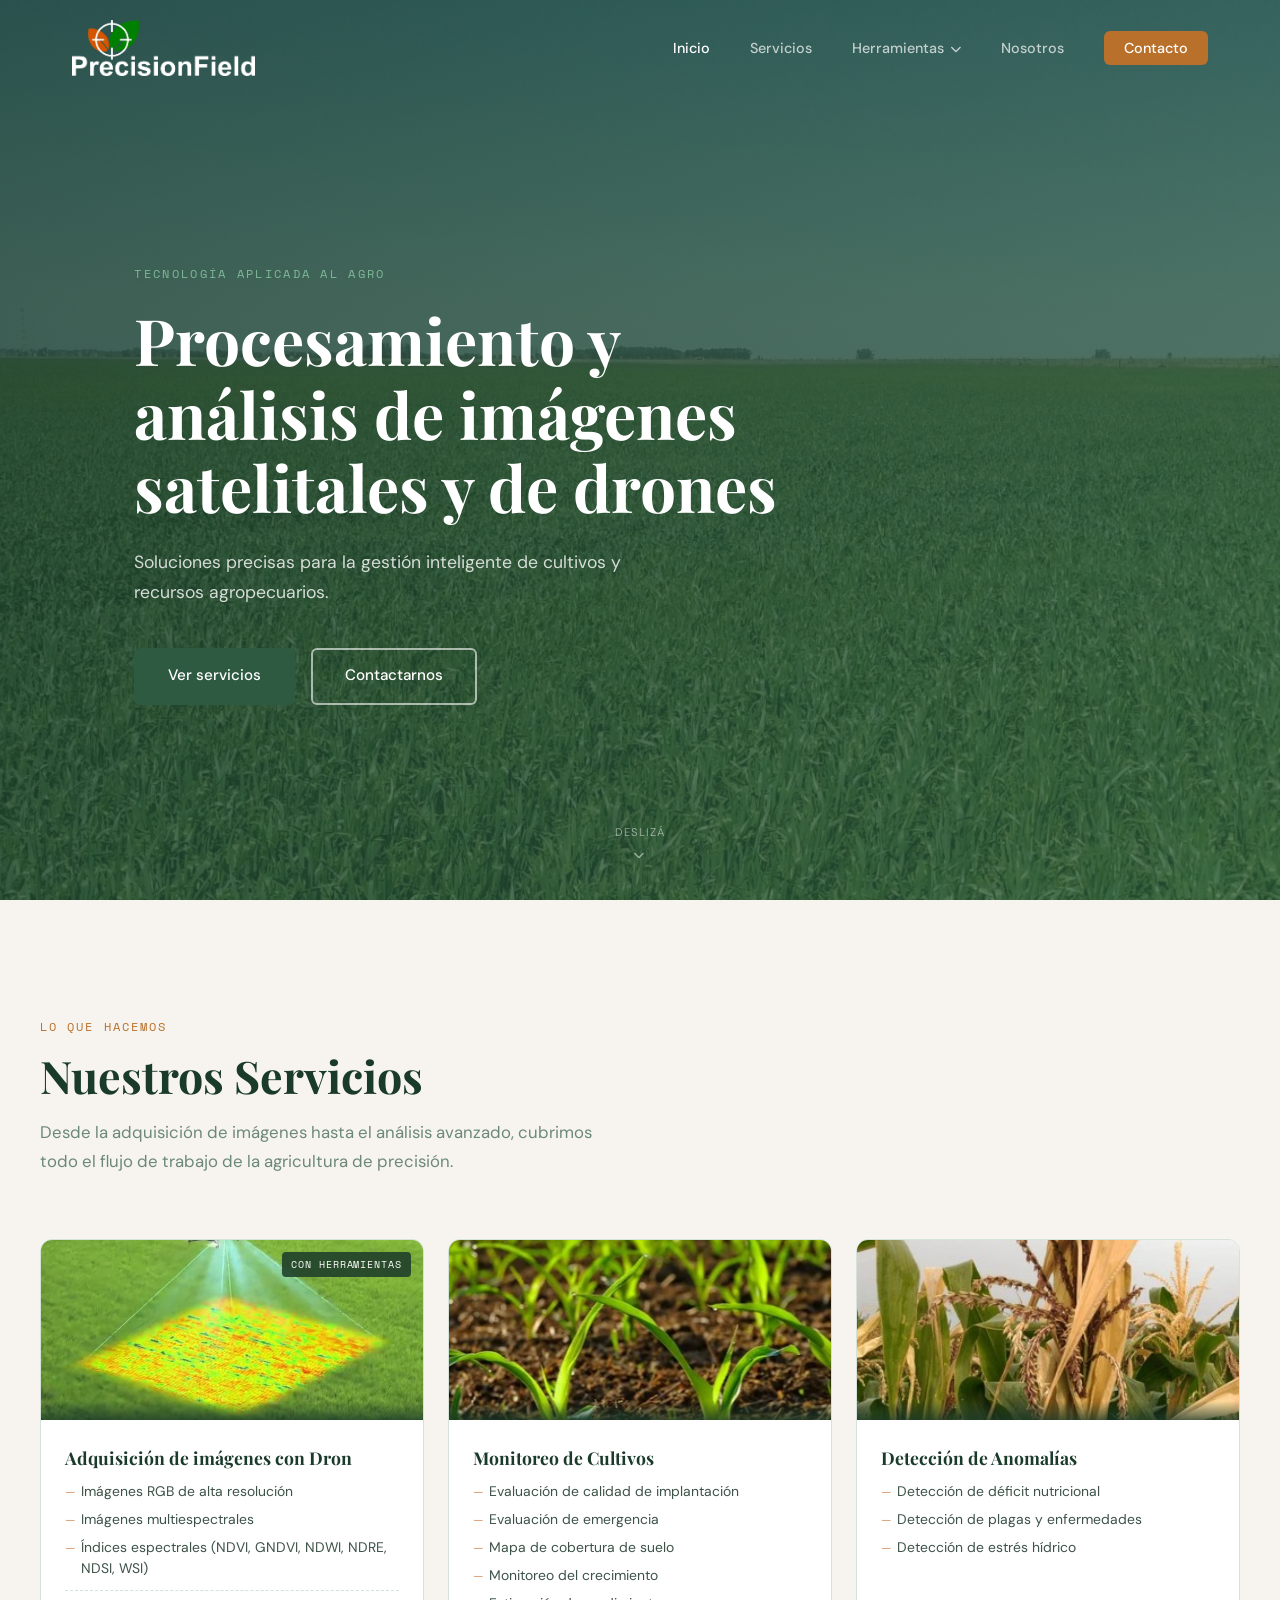
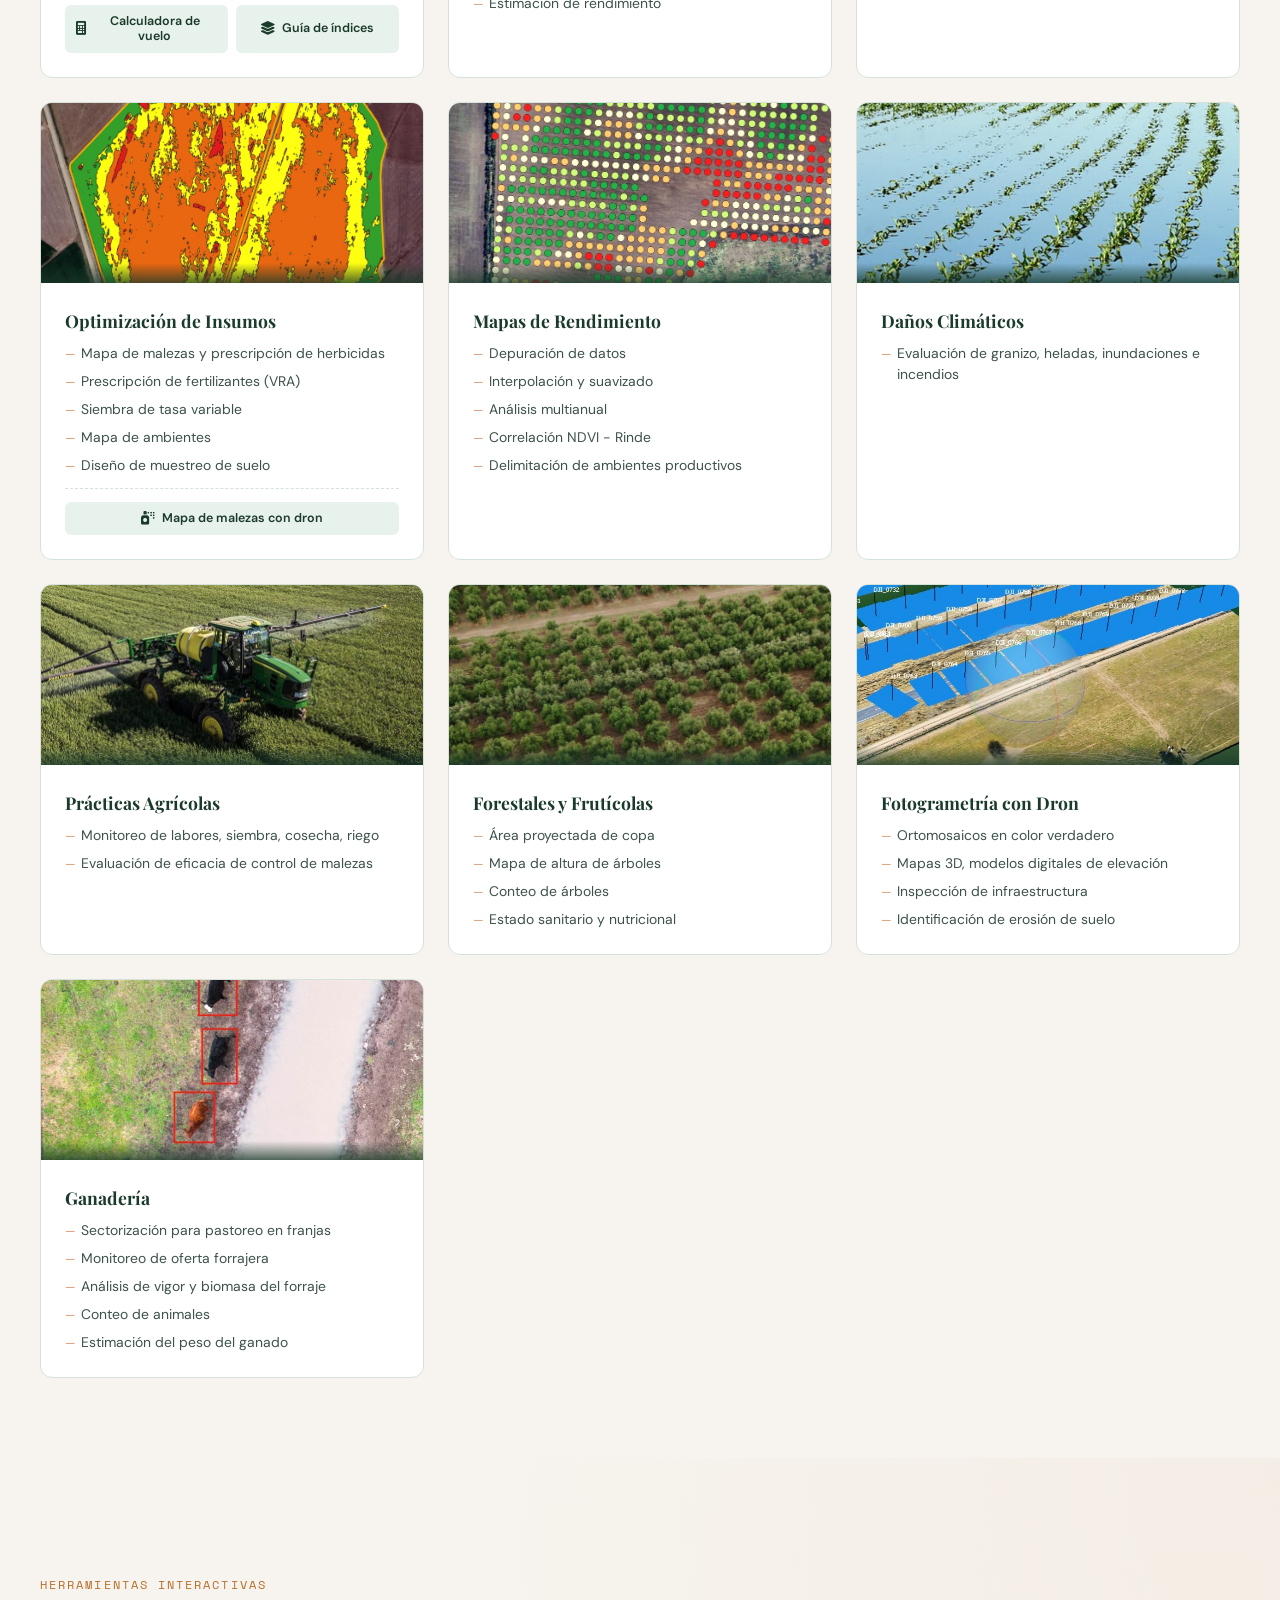
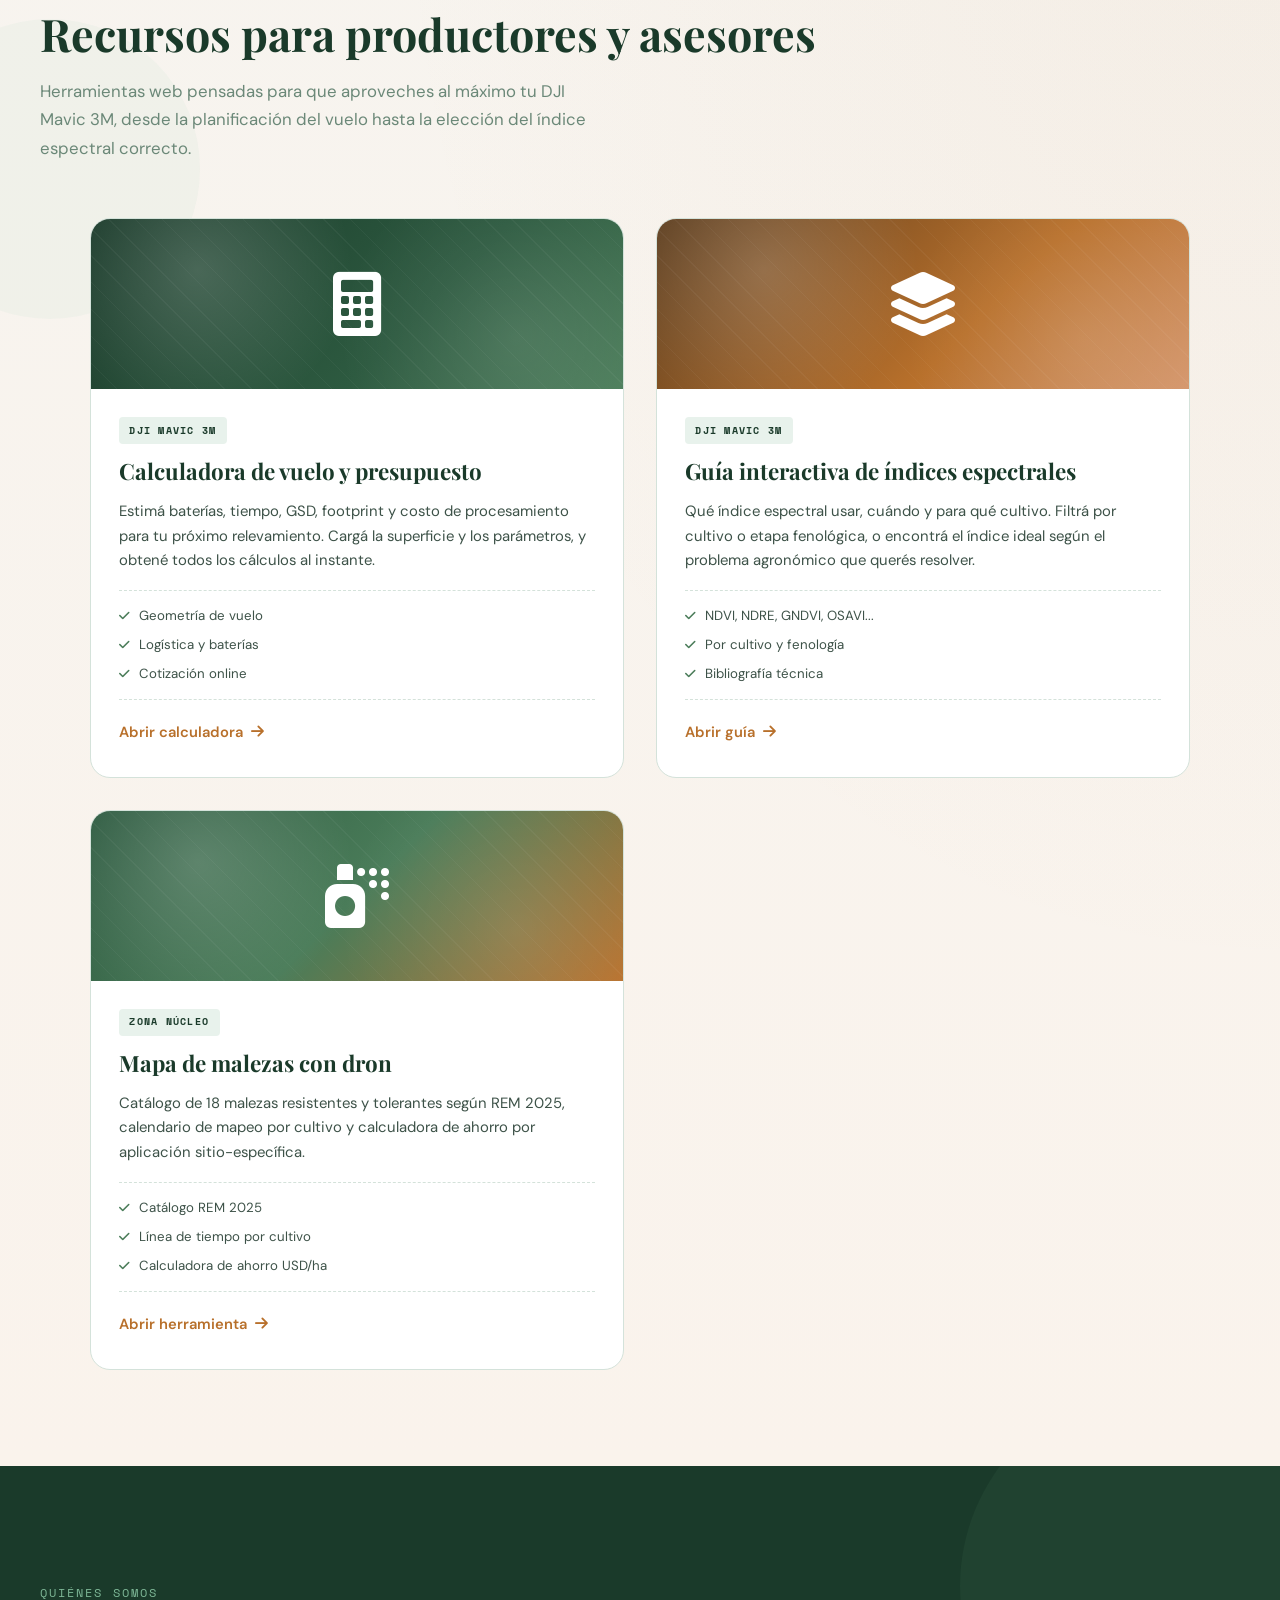
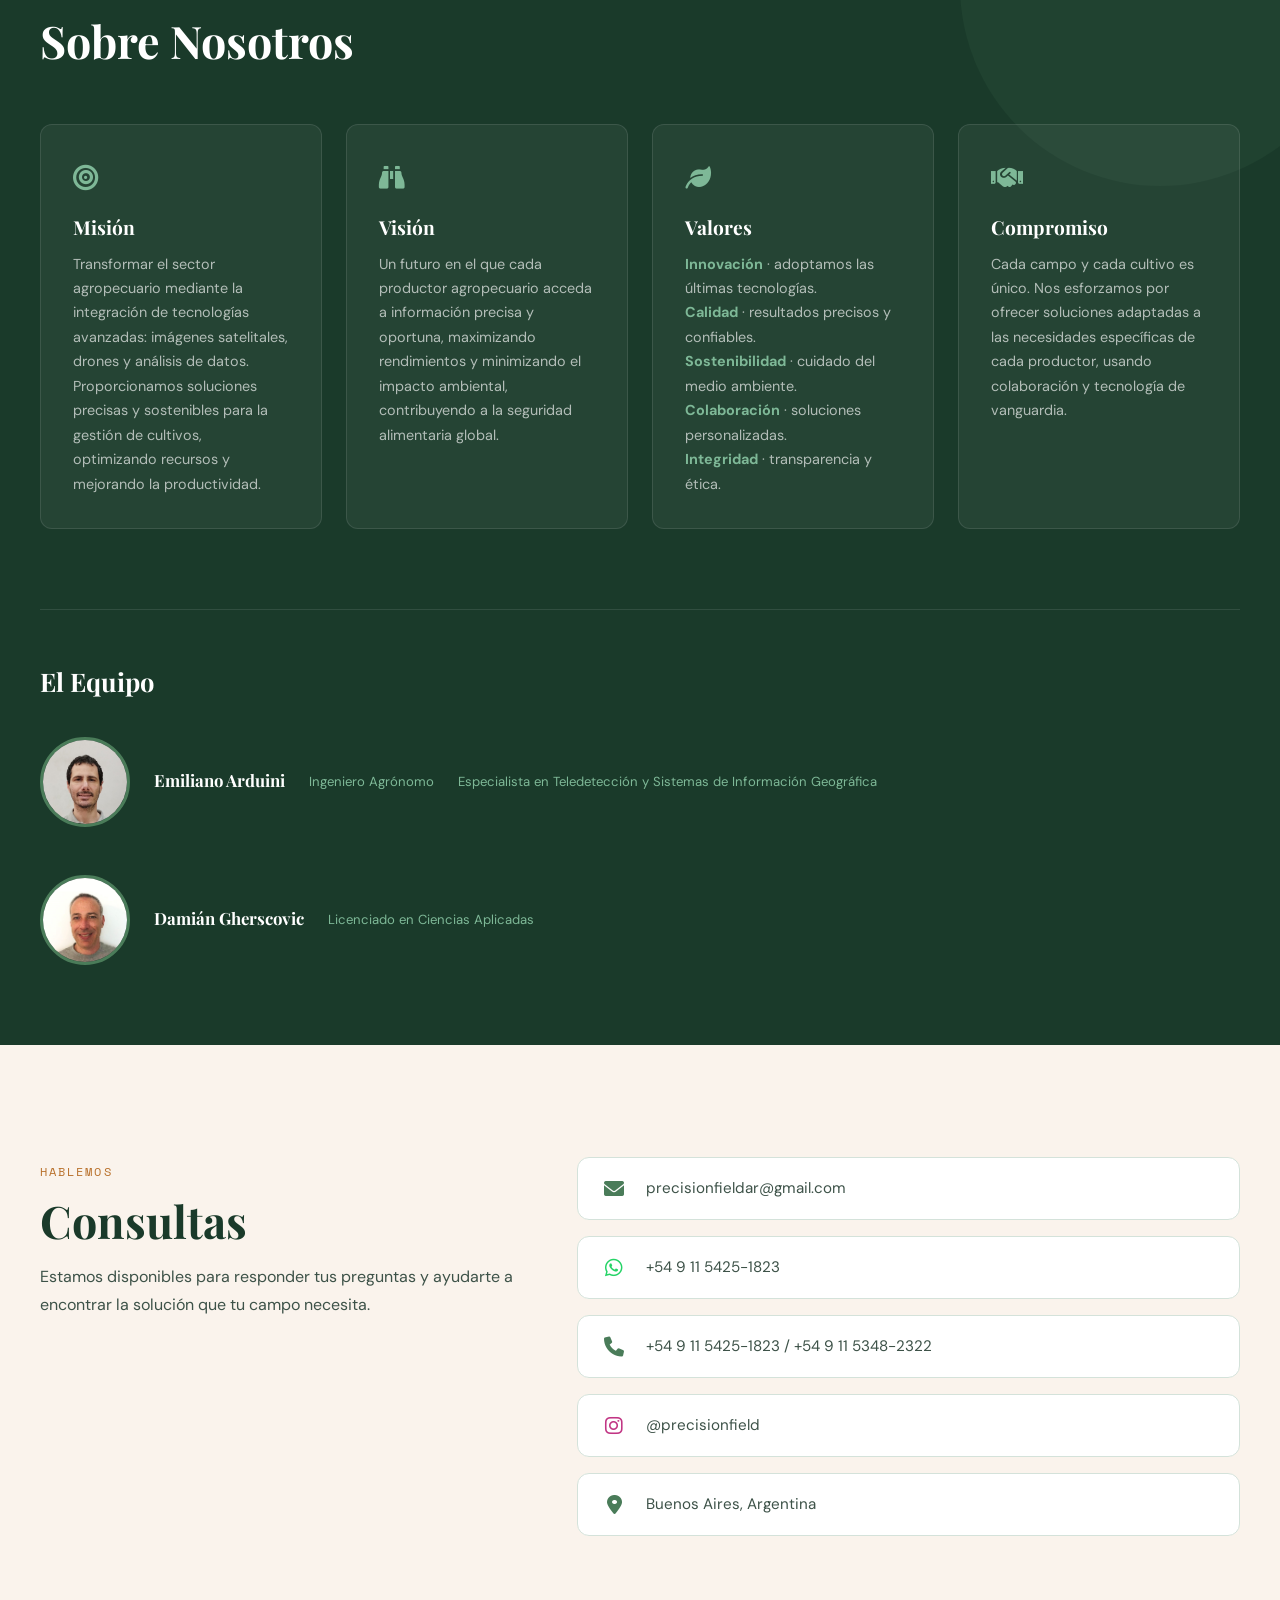
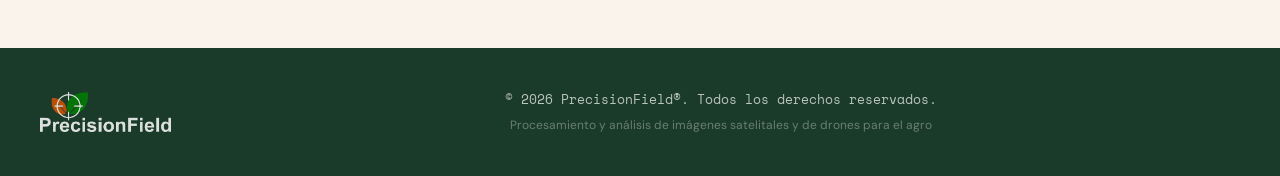
==== index.html @ 7255fd36 "Add files via upload" ====
<!DOCTYPE html>
<html lang="es">
<head>
    <meta charset="UTF-8">
    <meta name="viewport" content="width=device-width, initial-scale=1.0">
    <title>PrecisionField</title>
    <meta name="description" content="Procesamiento y análisis de imágenes satelitales y de drones para el agro.">
    <meta name="keywords" content="dron, drones, agricultura de precisión, fotogrametría, imágenes satelitales, teledetección, precisionfield">
    <meta name="author" content="PrecisionField">
    <link rel="canonical" href="https://www.precisionfield.com.ar/index.html">
    <link rel="stylesheet" href="assets/css/styles.css?v=20260507">
    <link rel="stylesheet" href="https://cdnjs.cloudflare.com/ajax/libs/font-awesome/6.0.0-beta3/css/all.min.css">
    <link href="https://fonts.googleapis.com/css2?family=Playfair+Display:wght@400;600;700&family=DM+Sans:wght@300;400;500&family=Space+Mono:wght@400;700&display=swap" rel="stylesheet">
    <link rel="icon" href="assets/images/PFIcon.ico" type="image/x-icon">
    <script src="assets/js/scripts.js?v=20260507" defer></script>
</head>
<body>

    <!-- NAVIGATION -->
    <header id="header">
        <nav class="nav-container">
            <div class="nav-logo">
                <img src="assets/images/logo.png"       alt="PrecisionField Logo" class="logo logo-dark">
                <img src="assets/images/logo-color.png" alt="PrecisionField Logo" class="logo logo-light">
            </div>
            <button class="nav-toggle" id="navToggle" aria-label="Abrir menú">
                <span></span><span></span><span></span>
            </button>
            <ul class="nav-links" id="navLinks">
                <li><a href="#home" class="nav-link">Inicio</a></li>
                <li><a href="#services" class="nav-link">Servicios</a></li>
                <li class="nav-dropdown" id="navDropdown">
                    <button class="nav-link nav-dropdown-toggle" id="navDropdownToggle" aria-haspopup="true" aria-expanded="false">
                        <span>Herramientas</span>
                        <i class="fas fa-chevron-down nav-arrow"></i>
                    </button>
                    <ul class="nav-dropdown-menu" id="navDropdownMenu">
                        <li>
                            <a href="calculadora-mavic3m.html">
                                <span class="nav-dd-icon"><i class="fas fa-calculator"></i></span>
                                <span class="nav-dd-text">
                                    <strong>Calculadora de vuelo</strong>
                                    <span>Planificá relevamientos con Mavic 3M</span>
                                </span>
                            </a>
                        </li>
                        <li>
                            <a href="indices-mavic3m.html">
                                <span class="nav-dd-icon"><i class="fas fa-layer-group"></i></span>
                                <span class="nav-dd-text">
                                    <strong>Guía de índices</strong>
                                    <span>Qué índice usar en cada cultivo</span>
                                </span>
                            </a>
                        </li>
                        <li>
                            <a href="mapa-malezas-drones.html">
                                <span class="nav-dd-icon"><i class="fas fa-spray-can"></i></span>
                                <span class="nav-dd-text">
                                    <strong>Mapa de malezas con dron</strong>
                                    <span>Catálogo, calendario y ahorro</span>
                                </span>
                            </a>
                        </li>
                    </ul>
                </li>
                <li><a href="#about" class="nav-link">Nosotros</a></li>
                <li><a href="#contact" class="nav-link cta-link">Contacto</a></li>
            </ul>
        </nav>
    </header>

    <!-- HERO -->
    <section id="home">
        <div class="hero-content">
            <span class="hero-eyebrow">Tecnología aplicada al agro</span>
            <h1 class="hero-title">Procesamiento y análisis de imágenes satelitales y de drones</h1>
            <p class="hero-sub">Soluciones precisas para la gestión inteligente de cultivos y recursos agropecuarios.</p>
            <div class="hero-cta">
                <a href="#services" class="btn btn-primary">Ver servicios</a>
                <a href="#contact" class="btn btn-outline">Contactarnos</a>
            </div>
        </div>
        <div class="hero-scroll-hint">
            <span>Deslizá</span>
            <i class="fas fa-chevron-down"></i>
        </div>
    </section>

    <!-- SERVICES -->
    <section id="services">
        <div class="section-header">
            <span class="section-label">Lo que hacemos</span>
            <h2 class="section-title">Nuestros Servicios</h2>
            <p class="section-desc">Desde la adquisición de imágenes hasta el análisis avanzado, cubrimos todo el flujo de trabajo de la agricultura de precisión.</p>
        </div>

        <div class="service-grid">

            <div class="service-card service-card-featured" data-delay="0">
                <div class="card-image">
                    <img src="assets/images/droneCampo.jpg" alt="Adquisición de imágenes con dron">
                    <div class="card-image-overlay"></div>
                </div>
                <div class="card-body">
                    <h3>Adquisición de imágenes con Dron</h3>
                    <ul>
                        <li>Imágenes RGB de alta resolución</li>
                        <li>Imágenes multiespectrales</li>
                        <li>Índices espectrales (NDVI, GNDVI, NDWI, NDRE, NDSI, WSI)</li>
                    </ul>
                    <div class="card-actions">
                        <a href="calculadora-mavic3m.html" class="card-action">
                            <i class="fas fa-calculator"></i>
                            <span>Calculadora de vuelo</span>
                        </a>
                        <a href="indices-mavic3m.html" class="card-action">
                            <i class="fas fa-layer-group"></i>
                            <span>Guía de índices</span>
                        </a>
                    </div>
                </div>
            </div>

            <div class="service-card" data-delay="1">
                <div class="card-image">
                    <img src="assets/images/monitCult.jpg" alt="Monitoreo de cultivos">
                    <div class="card-image-overlay"></div>
                </div>
                <div class="card-body">
                    <h3>Monitoreo de Cultivos</h3>
                    <ul>
                        <li>Evaluación de calidad de implantación</li>
                        <li>Evaluación de emergencia</li>
                        <li>Mapa de cobertura de suelo</li>
                        <li>Monitoreo del crecimiento</li>
                        <li>Estimación de rendimiento</li>
                    </ul>
                </div>
            </div>

            <div class="service-card" data-delay="2">
                <div class="card-image">
                    <img src="assets/images/estSanit.jpg" alt="Detección de anomalías">
                    <div class="card-image-overlay"></div>
                </div>
                <div class="card-body">
                    <h3>Detección de Anomalías</h3>
                    <ul>
                        <li>Detección de déficit nutricional</li>
                        <li>Detección de plagas y enfermedades</li>
                        <li>Detección de estrés hídrico</li>
                    </ul>
                </div>
            </div>

            <div class="service-card" data-delay="3">
                <div class="card-image">
                    <img src="assets/images/mapPres.jpg" alt="Optimización de insumos">
                    <div class="card-image-overlay"></div>
                </div>
                <div class="card-body">
                    <h3>Optimización de Insumos</h3>
                    <ul>
                        <li>Mapa de malezas y prescripción de herbicidas</li>
                        <li>Prescripción de fertilizantes (VRA)</li>
                        <li>Siembra de tasa variable</li>
                        <li>Mapa de ambientes</li>
                        <li>Diseño de muestreo de suelo</li>
                    </ul>
                    <div class="card-actions">
                        <a href="mapa-malezas-drones.html" class="card-action">
                            <i class="fas fa-spray-can"></i>
                            <span>Mapa de malezas con dron</span>
                        </a>
                    </div>
                </div>
            </div>

            <div class="service-card" data-delay="4">
                <div class="card-image">
                    <img src="assets/images/mapRinde.jpg" alt="Mapas de rendimiento">
                    <div class="card-image-overlay"></div>
                </div>
                <div class="card-body">
                    <h3>Mapas de Rendimiento</h3>
                    <ul>
                        <li>Depuración de datos</li>
                        <li>Interpolación y suavizado</li>
                        <li>Análisis multianual</li>
                        <li>Correlación NDVI - Rinde</li>
                        <li>Delimitación de ambientes productivos</li>
                    </ul>
                </div>
            </div>

            <div class="service-card" data-delay="5">
                <div class="card-image">
                    <img src="assets/images/inund.jpg" alt="Daños climáticos">
                    <div class="card-image-overlay"></div>
                </div>
                <div class="card-body">
                    <h3>Daños Climáticos</h3>
                    <ul>
                        <li>Evaluación de granizo, heladas, inundaciones e incendios</li>
                    </ul>
                </div>
            </div>

            <div class="service-card" data-delay="6">
                <div class="card-image">
                    <img src="assets/images/pulv.jpg" alt="Prácticas agrícolas">
                    <div class="card-image-overlay"></div>
                </div>
                <div class="card-body">
                    <h3>Prácticas Agrícolas</h3>
                    <ul>
                        <li>Monitoreo de labores, siembra, cosecha, riego</li>
                        <li>Evaluación de eficacia de control de malezas</li>
                    </ul>
                </div>
            </div>

            <div class="service-card" data-delay="7">
                <div class="card-image">
                    <img src="assets/images/frutal.jpg" alt="Forestales y frutícolas">
                    <div class="card-image-overlay"></div>
                </div>
                <div class="card-body">
                    <h3>Forestales y Frutícolas</h3>
                    <ul>
                        <li>Área proyectada de copa</li>
                        <li>Mapa de altura de árboles</li>
                        <li>Conteo de árboles</li>
                        <li>Estado sanitario y nutricional</li>
                    </ul>
                </div>
            </div>

            <div class="service-card" data-delay="8">
                <div class="card-image">
                    <img src="assets/images/fotogra.jpg" alt="Fotogrametría">
                    <div class="card-image-overlay"></div>
                </div>
                <div class="card-body">
                    <h3>Fotogrametría con Dron</h3>
                    <ul>
                        <li>Ortomosaicos en color verdadero</li>
                        <li>Mapas 3D, modelos digitales de elevación</li>
                        <li>Inspección de infraestructura</li>
                        <li>Identificación de erosión de suelo</li>
                    </ul>
                </div>
            </div>

            <div class="service-card" data-delay="9">
                <div class="card-image">
                    <img src="assets/images/animales.jpg" alt="Ganadería">
                    <div class="card-image-overlay"></div>
                </div>
                <div class="card-body">
                    <h3>Ganadería</h3>
                    <ul>
                        <li>Sectorización para pastoreo en franjas</li>
                        <li>Monitoreo de oferta forrajera</li>
                        <li>Análisis de vigor y biomasa del forraje</li>
                        <li>Conteo de animales</li>
                        <li>Estimación del peso del ganado</li>
                    </ul>
                </div>
            </div>

        </div>
    </section>

    <!-- TOOLS -->
    <section id="tools">
        <div class="section-header">
            <span class="section-label">Herramientas interactivas</span>
            <h2 class="section-title">Recursos para productores y asesores</h2>
            <p class="section-desc">Herramientas web pensadas para que aproveches al máximo tu DJI Mavic 3M, desde la planificación del vuelo hasta la elección del índice espectral correcto.</p>
        </div>

        <div class="tools-grid">
            <a href="calculadora-mavic3m.html" class="tool-card">
                <div class="tool-card-visual tool-visual-calc">
                    <div class="tool-visual-pattern"></div>
                    <i class="fas fa-calculator"></i>
                </div>
                <div class="tool-card-body">
                    <span class="tool-tag">DJI Mavic 3M</span>
                    <h3>Calculadora de vuelo y presupuesto</h3>
                    <p>Estimá baterías, tiempo, GSD, footprint y costo de procesamiento para tu próximo relevamiento. Cargá la superficie y los parámetros, y obtené todos los cálculos al instante.</p>
                    <div class="tool-features">
                        <span><i class="fas fa-check"></i> Geometría de vuelo</span>
                        <span><i class="fas fa-check"></i> Logística y baterías</span>
                        <span><i class="fas fa-check"></i> Cotización online</span>
                    </div>
                    <span class="tool-link">Abrir calculadora <i class="fas fa-arrow-right"></i></span>
                </div>
            </a>

            <a href="indices-mavic3m.html" class="tool-card">
                <div class="tool-card-visual tool-visual-idx">
                    <div class="tool-visual-pattern"></div>
                    <i class="fas fa-layer-group"></i>
                </div>
                <div class="tool-card-body">
                    <span class="tool-tag">DJI Mavic 3M</span>
                    <h3>Guía interactiva de índices espectrales</h3>
                    <p>Qué índice espectral usar, cuándo y para qué cultivo. Filtrá por cultivo o etapa fenológica, o encontrá el índice ideal según el problema agronómico que querés resolver.</p>
                    <div class="tool-features">
                        <span><i class="fas fa-check"></i> NDVI, NDRE, GNDVI, OSAVI...</span>
                        <span><i class="fas fa-check"></i> Por cultivo y fenología</span>
                        <span><i class="fas fa-check"></i> Bibliografía técnica</span>
                    </div>
                    <span class="tool-link">Abrir guía <i class="fas fa-arrow-right"></i></span>
                </div>
            </a>

            <a href="mapa-malezas-drones.html" class="tool-card">
                <div class="tool-card-visual tool-visual-malezas">
                    <div class="tool-visual-pattern"></div>
                    <i class="fas fa-spray-can"></i>
                </div>
                <div class="tool-card-body">
                    <span class="tool-tag">Zona núcleo</span>
                    <h3>Mapa de malezas con dron</h3>
                    <p>Catálogo de 18 malezas resistentes y tolerantes según REM 2025, calendario de mapeo por cultivo y calculadora de ahorro por aplicación sitio-específica.</p>
                    <div class="tool-features">
                        <span><i class="fas fa-check"></i> Catálogo REM 2025</span>
                        <span><i class="fas fa-check"></i> Línea de tiempo por cultivo</span>
                        <span><i class="fas fa-check"></i> Calculadora de ahorro USD/ha</span>
                    </div>
                    <span class="tool-link">Abrir herramienta <i class="fas fa-arrow-right"></i></span>
                </div>
            </a>
        </div>
    </section>

    <!-- ABOUT -->
    <section id="about">
        <div class="about-top">
            <span class="section-label light">Quiénes somos</span>
            <h2 class="section-title light">Sobre Nosotros</h2>
        </div>

        <div class="about-grid">
            <div class="about-card">
                <div class="about-icon"><i class="fas fa-bullseye"></i></div>
                <h3>Misión</h3>
                <p>Transformar el sector agropecuario mediante la integración de tecnologías avanzadas: imágenes satelitales, drones y análisis de datos. Proporcionamos soluciones precisas y sostenibles para la gestión de cultivos, optimizando recursos y mejorando la productividad.</p>
            </div>
            <div class="about-card">
                <div class="about-icon"><i class="fas fa-binoculars"></i></div>
                <h3>Visión</h3>
                <p>Un futuro en el que cada productor agropecuario acceda a información precisa y oportuna, maximizando rendimientos y minimizando el impacto ambiental, contribuyendo a la seguridad alimentaria global.</p>
            </div>
            <div class="about-card">
                <div class="about-icon"><i class="fas fa-leaf"></i></div>
                <h3>Valores</h3>
                <p><strong>Innovación</strong> · adoptamos las últimas tecnologías.<br>
                <strong>Calidad</strong> · resultados precisos y confiables.<br>
                <strong>Sostenibilidad</strong> · cuidado del medio ambiente.<br>
                <strong>Colaboración</strong> · soluciones personalizadas.<br>
                <strong>Integridad</strong> · transparencia y ética.</p>
            </div>
            <div class="about-card">
                <div class="about-icon"><i class="fas fa-handshake"></i></div>
                <h3>Compromiso</h3>
                <p>Cada campo y cada cultivo es único. Nos esforzamos por ofrecer soluciones adaptadas a las necesidades específicas de cada productor, usando colaboración y tecnología de vanguardia.</p>
            </div>
        </div>

        <div class="team-section">
            <h3 class="team-title">El Equipo</h3>
            <div class="team-grid">
                <div class="team-member">
                    <div class="member-photo">
                        <img src="assets/images/member1.jpg" alt="Emiliano Arduini">
                    </div>
                    <h4>Emiliano Arduini</h4>
                    <p>Ingeniero Agrónomo</p>
                    <p>Especialista en Teledetección y Sistemas de Información Geográfica</p>
                </div>
                <div class="team-member">
                    <div class="member-photo">
                        <img src="assets/images/member2.jpg" alt="Damián Gherscovic">
                    </div>
                    <h4>Damián Gherscovic</h4>
                    <p>Licenciado en Ciencias Aplicadas</p>
                </div>
            </div>
        </div>
    </section>

    <!-- CONTACT -->
    <section id="contact">
        <div class="contact-inner">
            <div class="contact-text">
                <span class="section-label">Hablemos</span>
                <h2 class="section-title">Consultas</h2>
                <p>Estamos disponibles para responder tus preguntas y ayudarte a encontrar la solución que tu campo necesita.</p>
            </div>
            <div class="contact-cards">
                <a id="email-link" href="#" class="contact-card">
                    <i class="fas fa-envelope"></i>
                    <span id="email-text">precisionfieldar [arroba] gmail.com</span>
                </a>
                <a href="https://wa.me/5491154251823" target="_blank" class="contact-card">
                    <i class="fab fa-whatsapp"></i>
                    <span>+54 9 11 5425-1823</span>
                </a>
                <a href="tel:+5491154251823" class="contact-card">
                    <i class="fas fa-phone"></i>
                    <span>+54 9 11 5425-1823 / +54 9 11 5348-2322</span>
                </a>
                <a href="https://www.instagram.com/precisionfield" target="_blank" class="contact-card">
                    <i class="fab fa-instagram"></i>
                    <span>@precisionfield</span>
                </a>
                <div class="contact-card no-link">
                    <i class="fas fa-map-marker-alt"></i>
                    <span>Buenos Aires, Argentina</span>
                </div>
            </div>
        </div>
    </section>

    <footer>
        <div class="footer-inner">
            <img src="assets/images/logo.png" alt="PrecisionField" class="footer-logo">
            <div class="footer-center">
                <p class="footer-copy">&copy; 2026 PrecisionField&reg;. Todos los derechos reservados.</p>
                <p class="footer-tagline">Procesamiento y an&aacute;lisis de im&aacute;genes satelitales y de drones para el agro</p>
            </div>
        </div>
    </footer>
</body>
</html>
---- assets/css/styles.css ----
/* ============================================================
   PRECISIONFIELD — Rediseño moderno, natural y orgánico
   ============================================================ */

:root {
    --green-deep:    #1a3a2a;
    --green-mid:     #2d5a40;
    --green-soft:    #4a7c59;
    --green-light:   #7eb897;
    --green-pale:    #e8f2ec;
    --earth-dark:    #5c3d1e;
    --earth-mid:     #b8702b;
    --earth-light:   #d4956a;
    --earth-pale:    #faf3ec;
    --cream:         #f7f4ef;
    --white:         #ffffff;
    --text-dark:     #1c2820;
    --text-mid:      #3d5248;
    --text-light:    #6b8878;
    --border:        #d4e2da;
    --shadow-sm:     0 2px 12px rgba(26,58,42,0.08);
    --shadow-md:     0 8px 32px rgba(26,58,42,0.12);
    --shadow-lg:     0 20px 60px rgba(26,58,42,0.16);
    --radius-sm:     6px;
    --radius-md:     12px;
    --radius-lg:     20px;
    --transition:    0.35s cubic-bezier(0.4, 0, 0.2, 1);
}

/* ── RESET & BASE ── */
*, *::before, *::after { box-sizing: border-box; margin: 0; padding: 0; }

html { scroll-behavior: smooth; font-size: 16px; }

body {
    font-family: 'DM Sans', sans-serif;
    background: var(--cream);
    color: var(--text-dark);
    line-height: 1.7;
    overflow-x: hidden;
}

img { max-width: 100%; display: block; }
a { text-decoration: none; color: inherit; }
ul { list-style: none; }

body.no-scroll { overflow: hidden; }

/* ── TYPOGRAPHY ── */
h1, h2, h3, h4 {
    font-family: 'Playfair Display', serif;
    line-height: 1.2;
    color: var(--green-deep);
}

.section-label {
    display: inline-block;
    font-family: 'Space Mono', monospace;
    font-size: 0.72rem;
    letter-spacing: 0.18em;
    text-transform: uppercase;
    color: var(--earth-mid);
    margin-bottom: 0.75rem;
}
.section-label.light { color: var(--green-light); }

.section-title {
    font-size: clamp(1.8rem, 3.5vw, 2.8rem);
    margin-bottom: 1rem;
}
.section-title.light { color: var(--white); }

.section-desc {
    font-size: 1.05rem;
    color: var(--text-light);
    max-width: 560px;
}

/* ── BUTTONS ── */
.btn {
    display: inline-block;
    padding: 0.85rem 2rem;
    border-radius: var(--radius-sm);
    font-family: 'DM Sans', sans-serif;
    font-size: 0.95rem;
    font-weight: 500;
    cursor: pointer;
    transition: var(--transition);
}
.btn-primary {
    background: var(--green-mid);
    color: var(--white);
    border: 2px solid var(--green-mid);
}
.btn-primary:hover {
    background: var(--green-deep);
    border-color: var(--green-deep);
    transform: translateY(-2px);
    box-shadow: var(--shadow-md);
}
.btn-outline {
    background: transparent;
    color: var(--white);
    border: 2px solid rgba(255,255,255,0.6);
}
.btn-outline:hover {
    background: rgba(255,255,255,0.15);
    border-color: var(--white);
    transform: translateY(-2px);
}

/* ── HEADER / NAV ── */
#header {
    position: fixed;
    top: 0; left: 0; right: 0;
    z-index: 1000;
    padding: 0;
    transition: background-color var(--transition), box-shadow var(--transition);
}
#header.scrolled {
    background: rgba(247,244,239,0.96);
    backdrop-filter: blur(12px);
    -webkit-backdrop-filter: blur(12px);
    box-shadow: var(--shadow-sm);
}

.nav-container {
    max-width: 1200px;
    margin: 0 auto;
    padding: 1.25rem 2rem;
    display: flex;
    align-items: center;
    justify-content: space-between;
}

.nav-logo {
    position: relative;
    height: 56px;
    width: auto;
}
.nav-logo .logo {
    height: 56px;
    width: auto;
    transition: opacity 0.4s ease;
}
.nav-logo .logo-dark {
    display: block;
    opacity: 1;
}
.nav-logo .logo-light {
    position: absolute;
    top: 0; left: 0;
    opacity: 0;
}
#header.scrolled:not(.menu-open) .logo-dark  { opacity: 0; }
#header.scrolled:not(.menu-open) .logo-light { opacity: 1; }

#header.menu-open .logo-dark { opacity: 1; }
#header.menu-open .logo-light { opacity: 0; }

.nav-links {
    display: flex;
    align-items: center;
    gap: 2.5rem;
}
.nav-link {
    font-family: 'DM Sans', sans-serif;
    font-size: 0.9rem;
    font-weight: 500;
    color: rgba(255,255,255,0.7);
    position: relative;
    transition: var(--transition);
}
.nav-link:hover,
.nav-link.active {
    color: rgba(255,255,255,1);
}
#header.scrolled .nav-link {
    color: var(--text-light);
}
#header.scrolled .nav-link:hover,
#header.scrolled .nav-link.active {
    color: var(--green-deep);
}
.nav-link::after {
    content: '';
    position: absolute;
    bottom: -3px; left: 0;
    width: 0; height: 2px;
    background: var(--earth-mid);
    transition: width var(--transition);
}
.nav-link:hover::after { width: 100%; }
.nav-link:hover { color: var(--green-deep); }

.cta-link {
    background: var(--earth-mid);
    color: var(--white) !important;
    padding: 0.5rem 1.25rem;
    border-radius: var(--radius-sm);
}
.cta-link::after { display: none; }
.cta-link:hover {
    background: var(--earth-dark);
    transform: translateY(-1px);
}

/* Hamburger */
.nav-toggle {
    display: none;
    flex-direction: column;
    gap: 5px;
    background: none;
    border: none;
    cursor: pointer;
    padding: 4px;
}
.nav-toggle span {
    display: block;
    width: 24px;
    height: 2px;
    background: var(--white);
    border-radius: 2px;
    transition: var(--transition);
}
#header.scrolled .nav-toggle span { background: var(--green-deep); }

/* ── HERO ── */
#home {
    min-height: 100vh;
    background-image: 
        linear-gradient(to bottom right, rgba(26,58,42,0.82), rgba(45,90,64,0.72)),
        url('../images/inicioRec.jpg');
    background-size: cover;
    background-position: center;
    background-attachment: fixed;
    display: flex;
    flex-direction: column;
    align-items: flex-start;
    justify-content: center;
    padding: 0 2rem;
    position: relative;
}

.hero-content {
    max-width: 700px;
    margin-left: clamp(1rem, 8vw, 8rem);
    margin-top: 4rem;
    animation: fadeUp 0.9s ease both;
}

.hero-eyebrow {
    display: inline-block;
    font-family: 'Space Mono', monospace;
    font-size: 0.72rem;
    letter-spacing: 0.2em;
    text-transform: uppercase;
    color: var(--green-light);
    margin-bottom: 1.2rem;
    opacity: 0;
    animation: fadeUp 0.8s 0.2s ease both;
}

.hero-title {
    font-family: 'Playfair Display', serif;
    font-size: clamp(2.2rem, 5vw, 4rem);
    font-weight: 700;
    color: var(--white);
    line-height: 1.15;
    margin-bottom: 1.5rem;
    opacity: 0;
    animation: fadeUp 0.8s 0.35s ease both;
}

.hero-sub {
    font-size: 1.1rem;
    color: rgba(255,255,255,0.8);
    max-width: 520px;
    margin-bottom: 2.5rem;
    opacity: 0;
    animation: fadeUp 0.8s 0.5s ease both;
}

.hero-cta {
    display: flex;
    gap: 1rem;
    flex-wrap: wrap;
    opacity: 0;
    animation: fadeUp 0.8s 0.65s ease both;
}

.hero-scroll-hint {
    position: absolute;
    bottom: 2.5rem;
    left: 50%;
    transform: translateX(-50%);
    display: flex;
    flex-direction: column;
    align-items: center;
    gap: 0.4rem;
    color: rgba(255,255,255,0.5);
    font-size: 0.7rem;
    letter-spacing: 0.1em;
    text-transform: uppercase;
    animation: bounce 2s infinite;
}

/* ── SERVICES ── */
#services {
    background: var(--cream);
    padding: 7rem 2rem 5rem;
}

.section-header {
    max-width: 1200px;
    margin: 0 auto 4rem;
}

.service-grid {
    max-width: 1200px;
    margin: 0 auto;
    display: grid;
    grid-template-columns: repeat(auto-fill, minmax(300px, 1fr));
    gap: 1.5rem;
}

.service-card {
    background: var(--white);
    border: 1px solid var(--border);
    border-radius: var(--radius-md);
    overflow: hidden;
    transition: var(--transition);
    position: relative;
    display: flex;
    flex-direction: column;
}
.service-card:hover {
    transform: translateY(-6px);
    box-shadow: var(--shadow-md);
    border-color: var(--green-light);
}

/* Image area */
.card-image {
    position: relative;
    width: 100%;
    height: 180px;
    overflow: hidden;
    flex-shrink: 0;
}
.card-image img {
    width: 100%;
    height: 100%;
    object-fit: cover;
    transition: transform 0.5s ease;
}
.service-card:hover .card-image img {
    transform: scale(1.06);
}

/* Icon overlay on image */
.card-image-overlay {
    position: absolute;
    bottom: 0; left: 0; right: 0;
    padding: 0.6rem 1rem;
    background: linear-gradient(to top, rgba(26,58,42,0.75), transparent);
    display: flex;
    align-items: flex-end;
    justify-content: flex-end;
}
.card-image-overlay i {
    font-size: 1.3rem;
    color: rgba(255,255,255,0.85);
}

/* Content area */
.card-body {
    padding: 1.5rem;
    flex: 1;
    display: flex;
    flex-direction: column;
    gap: 0.75rem;
    border-top: 3px solid transparent;
    transition: border-color var(--transition);
}
.service-card:hover .card-body {
    border-top-color: var(--earth-mid);
}

.service-card h3 {
    font-family: 'Playfair Display', serif;
    font-size: 1.1rem;
    color: var(--green-deep);
}

.service-card ul {
    display: flex;
    flex-direction: column;
    gap: 0.45rem;
}
.service-card ul li {
    font-size: 0.87rem;
    color: var(--text-mid);
    padding-left: 1rem;
    position: relative;
    line-height: 1.5;
}
.service-card ul li::before {
    content: '—';
    position: absolute;
    left: 0;
    color: var(--earth-light);
    font-size: 0.75rem;
    top: 2px;
}

/* ── ABOUT ── */
#about {
    background: var(--green-deep);
    padding: 7rem 2rem 5rem;
    position: relative;
    overflow: hidden;
}
#about::before {
    content: '';
    position: absolute;
    top: -80px; right: -80px;
    width: 400px; height: 400px;
    border-radius: 50%;
    background: rgba(74,124,89,0.12);
    pointer-events: none;
}

.about-top {
    max-width: 1200px;
    margin: 0 auto 3.5rem;
}

.about-grid {
    max-width: 1200px;
    margin: 0 auto 5rem;
    display: grid;
    grid-template-columns: repeat(auto-fill, minmax(260px, 1fr));
    gap: 1.5rem;
}

.about-card {
    background: rgba(255,255,255,0.05);
    border: 1px solid rgba(255,255,255,0.1);
    border-radius: var(--radius-md);
    padding: 2rem;
    transition: var(--transition);
}
.about-card:hover {
    background: rgba(255,255,255,0.09);
    border-color: var(--green-light);
    transform: translateY(-4px);
}

.about-icon {
    font-size: 1.6rem;
    color: var(--green-light);
    margin-bottom: 1rem;
}

.about-card h3 {
    font-family: 'Playfair Display', serif;
    font-size: 1.2rem;
    color: var(--white);
    margin-bottom: 0.75rem;
}
.about-card p {
    font-size: 0.9rem;
    color: rgba(255,255,255,0.65);
    line-height: 1.7;
}
.about-card strong { color: var(--green-light); }

/* TEAM */
.team-section {
    max-width: 1200px;
    margin: 0 auto;
    border-top: 1px solid rgba(255,255,255,0.1);
    padding-top: 3.5rem;
}

.team-title {
    font-family: 'Playfair Display', serif;
    font-size: 1.6rem;
    color: var(--white);
    margin-bottom: 2.5rem;
}

.team-grid {
    display: flex;
    gap: 3rem;
    flex-wrap: wrap;
}

.team-member {
    display: flex;
    align-items: center;
    gap: 1.5rem;
}

.member-photo {
    width: 90px;
    height: 90px;
    border-radius: 50%;
    overflow: hidden;
    border: 3px solid var(--green-soft);
    flex-shrink: 0;
}
.member-photo img {
    width: 100%;
    height: 100%;
    object-fit: cover;
}

.team-member h4 {
    font-family: 'Playfair Display', serif;
    font-size: 1.05rem;
    color: var(--white);
    margin-bottom: 0.3rem;
}
.team-member p {
    font-size: 0.82rem;
    color: var(--green-light);
    line-height: 1.4;
}

/* ── CONTACT ── */
#contact {
    background: var(--earth-pale);
    padding: 7rem 2rem;
}

.contact-inner {
    max-width: 1200px;
    margin: 0 auto;
    display: grid;
    grid-template-columns: 1fr 1.4fr;
    gap: 4rem;
    align-items: start;
}

.contact-text .section-title { color: var(--green-deep); }
.contact-text p {
    color: var(--text-mid);
    font-size: 1rem;
    margin-top: 0.5rem;
}

.contact-cards {
    display: flex;
    flex-direction: column;
    gap: 1rem;
}

.contact-card {
    display: flex;
    align-items: center;
    gap: 1.25rem;
    background: var(--white);
    border: 1px solid var(--border);
    border-radius: var(--radius-md);
    padding: 1.1rem 1.5rem;
    transition: var(--transition);
    color: var(--text-dark);
}
.contact-card:hover {
    border-color: var(--green-soft);
    box-shadow: var(--shadow-sm);
    transform: translateX(4px);
}
.contact-card.no-link { cursor: default; }
.contact-card.no-link:hover { transform: none; }

.contact-card i {
    font-size: 1.25rem;
    color: var(--green-soft);
    width: 1.5rem;
    text-align: center;
    flex-shrink: 0;
}
.contact-card .fab.fa-whatsapp { color: #25D366; }
.contact-card .fab.fa-instagram { color: #C13584; }

.contact-card span {
    font-size: 0.95rem;
    color: var(--text-mid);
}

/* ── FOOTER ── */
footer {
    background: var(--green-deep);
    padding: 2.5rem 2rem;
}
.footer-inner {
    max-width: 1200px;
    margin: 0 auto;
    display: flex;
    align-items: center;
    justify-content: space-between;
    gap: 2rem;
    flex-wrap: wrap;
}
.footer-logo {
    height: 40px;
    width: auto;
    opacity: 0.85;
    flex-shrink: 0;
}
.footer-center {
    flex: 1;
    text-align: center;
}
.footer-copy {
    font-size: 0.82rem;
    color: rgba(255,255,255,0.7);
    font-family: 'Space Mono', monospace;
    margin-bottom: 0.3rem;
}
.footer-tagline {
    font-size: 0.75rem;
    color: rgba(255,255,255,0.35);
}
.footer-links {
    display: flex;
    flex-direction: column;
    align-items: flex-end;
    gap: 0.3rem;
}
.footer-links a {
    font-size: 0.8rem;
    color: rgba(255,255,255,0.45);
    transition: color var(--transition);
}
.footer-links a:hover {
    color: var(--green-light);
}

/* ── ANIMATIONS ── */
@keyframes fadeUp {
    from { opacity: 0; transform: translateY(24px); }
    to   { opacity: 1; transform: translateY(0); }
}
@keyframes bounce {
    0%, 100% { transform: translateX(-50%) translateY(0); }
    50%       { transform: translateX(-50%) translateY(8px); }
}

.reveal {
    opacity: 0;
    transform: translateY(30px);
    transition: opacity 0.6s ease, transform 0.6s ease;
}
.reveal.visible {
    opacity: 1;
    transform: translateY(0);
}

/* ── RESPONSIVE ── */
@media (max-width: 900px) {
    .contact-inner {
        grid-template-columns: 1fr;
        gap: 2.5rem;
    }
}

@media (max-width: 768px) {
    .nav-links {
        position: fixed;
        top: 0; left: 0; right: 0; bottom: 0;
        background: var(--green-deep);
        flex-direction: column;
        justify-content: center;
        align-items: center;
        gap: 2.5rem;
        z-index: 999;
        
        /* Animación suave en lugar de display: none */
        opacity: 0;
        visibility: hidden;
        pointer-events: none;
        transition: opacity var(--transition), visibility var(--transition);
    }
    .nav-links.open {
        opacity: 1;
        visibility: visible;
        pointer-events: auto;
    }
    .nav-link, #header.scrolled .nav-link { color: var(--white); font-size: 1.2rem; }
    .cta-link { font-size: 1.1rem; }
    .nav-toggle { display: flex; z-index: 1000; }
    #header.scrolled:not(.menu-open) .nav-toggle span { background: var(--green-deep); }
    .nav-toggle.open span { background: var(--white) !important; }

    .nav-logo { z-index: 1000; }
    
    #header.menu-open {
        background: transparent !important;
        backdrop-filter: none !important;
        -webkit-backdrop-filter: none !important;
    }

    .team-member { flex-direction: column; text-align: center; }
    .team-grid { flex-direction: column; align-items: center; }

    .service-grid { grid-template-columns: 1fr; }
    .about-grid { grid-template-columns: 1fr; }

    #home { background-attachment: scroll; }
    #services { background-attachment: scroll; }
}

@media (max-width: 480px) {
    .hero-content { margin-left: 1rem; }
    .hero-title { font-size: 1.9rem; }
    .btn { width: 100%; text-align: center; }
    .hero-cta { flex-direction: column; }
}

/* ============================================================
   TOP BANNER (dentro del header, colapsa con .scrolled)
   ============================================================ */
.top-banner {
    background: linear-gradient(90deg, var(--earth-mid) 0%, var(--earth-dark) 100%);
    color: var(--white);
    overflow: hidden;
    max-height: 70px;
    transition: max-height 0.4s cubic-bezier(0.4, 0, 0.2, 1),
                opacity 0.3s ease;
}
#header.scrolled .top-banner {
    max-height: 0;
    opacity: 0;
}
.top-banner-inner {
    max-width: 1200px;
    margin: 0 auto;
    padding: 0.6rem 2rem;
    display: flex;
    align-items: center;
    justify-content: center;
    gap: 0.85rem;
    flex-wrap: wrap;
    font-size: 0.84rem;
    line-height: 1.4;
}
.banner-badge {
    background: rgba(255,255,255,0.18);
    color: var(--white);
    font-family: 'Space Mono', monospace;
    font-size: 0.62rem;
    padding: 0.2rem 0.6rem;
    border-radius: 4px;
    letter-spacing: 0.14em;
    text-transform: uppercase;
    font-weight: 700;
    flex-shrink: 0;
}
.banner-text {
    color: rgba(255,255,255,0.95);
}
.banner-cta {
    color: var(--white);
    font-weight: 600;
    display: inline-flex;
    align-items: center;
    gap: 0.35rem;
    border-bottom: 1px solid rgba(255,255,255,0.5);
    padding-bottom: 1px;
    transition: gap var(--transition), border-color var(--transition);
    flex-shrink: 0;
}
.banner-cta:hover {
    gap: 0.6rem;
    border-color: var(--white);
}
.banner-cta i {
    font-size: 0.7rem;
}

/* ============================================================
   NAV DROPDOWN — Herramientas
   ============================================================ */
.nav-dropdown {
    position: relative;
}
.nav-dropdown-toggle {
    background: none;
    border: none;
    padding: 0;
    cursor: pointer;
    font-family: 'DM Sans', sans-serif;
    font-size: 0.9rem;
    font-weight: 500;
    color: rgba(255,255,255,0.7);
    display: inline-flex;
    align-items: center;
    gap: 0.45rem;
    transition: var(--transition);
}
.nav-dropdown-toggle:hover,
.nav-dropdown.open .nav-dropdown-toggle {
    color: var(--white);
}
#header.scrolled .nav-dropdown-toggle {
    color: var(--text-light);
}
#header.scrolled .nav-dropdown-toggle:hover,
#header.scrolled .nav-dropdown.open .nav-dropdown-toggle {
    color: var(--green-deep);
}
.nav-arrow {
    font-size: 0.7rem;
    transition: transform 0.3s ease;
}
.nav-dropdown:hover .nav-arrow,
.nav-dropdown.open .nav-arrow {
    transform: rotate(180deg);
}

.nav-dropdown-menu {
    position: absolute;
    top: calc(100% + 14px);
    right: 0;
    min-width: 320px;
    background: var(--white);
    border: 1px solid var(--border);
    border-radius: var(--radius-md);
    padding: 0.5rem;
    box-shadow: var(--shadow-lg);
    opacity: 0;
    visibility: hidden;
    transform: translateY(-8px);
    transition: opacity 0.25s ease,
                transform 0.25s ease,
                visibility 0.25s;
    z-index: 100;
}
.nav-dropdown:hover .nav-dropdown-menu,
.nav-dropdown.open .nav-dropdown-menu {
    opacity: 1;
    visibility: visible;
    transform: translateY(0);
}
.nav-dropdown-menu li {
    margin: 0;
}
.nav-dropdown-menu a {
    display: flex;
    align-items: center;
    gap: 0.9rem;
    padding: 0.85rem 0.95rem;
    border-radius: var(--radius-sm);
    transition: background var(--transition);
    text-decoration: none;
}
.nav-dropdown-menu a:hover {
    background: var(--green-pale);
}
.nav-dd-icon {
    width: 38px;
    height: 38px;
    border-radius: 9px;
    background: var(--green-pale);
    color: var(--green-deep);
    display: flex;
    align-items: center;
    justify-content: center;
    flex-shrink: 0;
    transition: var(--transition);
    font-size: 0.95rem;
}
.nav-dropdown-menu a:hover .nav-dd-icon {
    background: var(--green-deep);
    color: var(--white);
}
.nav-dd-text {
    display: flex;
    flex-direction: column;
    gap: 0.15rem;
    line-height: 1.3;
}
.nav-dd-text strong {
    font-family: 'DM Sans', sans-serif;
    font-size: 0.9rem;
    color: var(--text-dark);
    font-weight: 600;
}
.nav-dd-text span {
    font-size: 0.78rem;
    color: var(--text-light);
}

/* Quitar el underline del ::after cuando es un button */
.nav-dropdown-toggle::after { display: none; }

/* ============================================================
   SERVICE CARD ACTIONS (botones dentro de la card de drones)
   ============================================================ */
.service-card-featured {
    position: relative;
}
.service-card-featured::after {
    content: 'Con herramientas';
    position: absolute;
    top: 12px;
    right: 12px;
    background: rgba(26,58,42,0.85);
    color: var(--white);
    font-family: 'Space Mono', monospace;
    font-size: 0.6rem;
    letter-spacing: 0.1em;
    text-transform: uppercase;
    padding: 0.25rem 0.55rem;
    border-radius: 4px;
    backdrop-filter: blur(4px);
    -webkit-backdrop-filter: blur(4px);
    z-index: 2;
    pointer-events: none;
}

.card-actions {
    display: flex;
    gap: 0.5rem;
    margin-top: auto;
    padding-top: 0.85rem;
    border-top: 1px dashed var(--border);
    flex-wrap: wrap;
}
.card-action {
    flex: 1;
    min-width: 130px;
    display: inline-flex;
    align-items: center;
    justify-content: center;
    gap: 0.4rem;
    padding: 0.55rem 0.7rem;
    background: var(--green-pale);
    color: var(--green-deep);
    border-radius: var(--radius-sm);
    font-size: 0.78rem;
    font-weight: 600;
    transition: var(--transition);
    line-height: 1.2;
    text-align: center;
}
.card-action:hover {
    background: var(--green-deep);
    color: var(--white);
    transform: translateY(-2px);
    box-shadow: var(--shadow-sm);
}
.card-action i {
    font-size: 0.85rem;
}

/* ============================================================
   TOOLS SECTION
   ============================================================ */
#tools {
    background:
        radial-gradient(ellipse at top right, rgba(184,112,43,0.05) 0%, transparent 50%),
        linear-gradient(180deg, var(--cream) 0%, var(--earth-pale) 100%);
    padding: 7rem 2rem 6rem;
    position: relative;
    overflow: hidden;
}
#tools::before {
    content: '';
    position: absolute;
    top: 10%;
    left: -100px;
    width: 300px;
    height: 300px;
    border-radius: 50%;
    background: rgba(126,184,151,0.06);
    pointer-events: none;
}

#tools .section-header {
    max-width: 1200px;
    margin: 0 auto 3.5rem;
    position: relative;
    z-index: 1;
}

.tools-grid {
    max-width: 1100px;
    margin: 0 auto;
    display: grid;
    grid-template-columns: repeat(auto-fit, minmax(380px, 1fr));
    gap: 2rem;
    position: relative;
    z-index: 1;
}

.tool-card {
    background: var(--white);
    border: 1px solid var(--border);
    border-radius: var(--radius-lg);
    overflow: hidden;
    transition: var(--transition);
    display: flex;
    flex-direction: column;
    text-decoration: none;
    color: inherit;
    cursor: pointer;
    position: relative;
}
.tool-card:hover {
    transform: translateY(-8px);
    box-shadow: var(--shadow-lg);
    border-color: var(--green-light);
}

.tool-card-visual {
    height: 170px;
    display: flex;
    align-items: center;
    justify-content: center;
    color: var(--white);
    font-size: 4rem;
    position: relative;
    overflow: hidden;
}
.tool-card-visual i {
    position: relative;
    z-index: 2;
    transition: transform 0.5s cubic-bezier(0.4, 0, 0.2, 1);
}
.tool-card:hover .tool-card-visual i {
    transform: scale(1.12) rotate(-4deg);
}
.tool-visual-pattern {
    position: absolute;
    inset: 0;
    background-image:
        radial-gradient(circle at 20% 30%, rgba(255,255,255,0.18) 0%, transparent 35%),
        radial-gradient(circle at 80% 70%, rgba(255,255,255,0.10) 0%, transparent 40%),
        repeating-linear-gradient(45deg, transparent 0, transparent 18px, rgba(255,255,255,0.04) 18px, rgba(255,255,255,0.04) 19px);
    z-index: 1;
}
.tool-visual-calc {
    background: linear-gradient(135deg, var(--green-deep) 0%, var(--green-mid) 60%, var(--green-soft) 100%);
}
.tool-visual-idx {
    background: linear-gradient(135deg, var(--earth-dark) 0%, var(--earth-mid) 60%, var(--earth-light) 100%);
}
.tool-visual-malezas {
    background: linear-gradient(135deg, #2d5a40 0%, #4a7c59 50%, #b8702b 100%);
}

.tool-card-body {
    padding: 1.75rem 1.75rem 2rem;
    flex: 1;
    display: flex;
    flex-direction: column;
    gap: 0.85rem;
}
.tool-tag {
    display: inline-block;
    align-self: flex-start;
    font-family: 'Space Mono', monospace;
    font-size: 0.65rem;
    background: var(--green-pale);
    color: var(--green-deep);
    padding: 0.28rem 0.65rem;
    border-radius: 4px;
    letter-spacing: 0.12em;
    text-transform: uppercase;
    font-weight: 700;
}
.tool-card h3 {
    font-family: 'Playfair Display', serif;
    font-size: 1.4rem;
    color: var(--green-deep);
    line-height: 1.25;
}
.tool-card p {
    font-size: 0.93rem;
    color: var(--text-mid);
    line-height: 1.65;
    flex: 1;
}
.tool-features {
    display: flex;
    flex-direction: column;
    gap: 0.4rem;
    margin-top: 0.25rem;
    padding: 0.85rem 0;
    border-top: 1px dashed var(--border);
    border-bottom: 1px dashed var(--border);
}
.tool-features span {
    display: flex;
    align-items: center;
    gap: 0.55rem;
    font-size: 0.83rem;
    color: var(--text-mid);
}
.tool-features i {
    color: var(--green-soft);
    font-size: 0.75rem;
    flex-shrink: 0;
}
.tool-link {
    display: inline-flex;
    align-items: center;
    gap: 0.5rem;
    color: var(--earth-mid);
    font-weight: 600;
    font-size: 0.92rem;
    margin-top: 0.4rem;
    transition: gap var(--transition), color var(--transition);
}
.tool-card:hover .tool-link {
    gap: 0.85rem;
    color: var(--earth-dark);
}

/* ============================================================
   RESPONSIVE — overrides para banner, dropdown y tools
   ============================================================ */
@media (max-width: 768px) {
    /* Banner: tipografía un poco más chica */
    .top-banner-inner {
        padding: 0.55rem 1rem;
        font-size: 0.78rem;
        gap: 0.6rem;
    }
    .banner-text {
        flex: 1 1 100%;
        text-align: center;
    }
    .banner-badge,
    .banner-cta {
        margin: 0 auto;
    }

    /* Dropdown: dentro del menú móvil queda como sub-lista expandida */
    .nav-dropdown {
        width: 100%;
        text-align: center;
    }
    .nav-dropdown-toggle {
        font-size: 1.2rem;
        color: var(--white) !important;
        justify-content: center;
        width: 100%;
        pointer-events: none;
    }
    .nav-arrow { display: none; }

    .nav-dropdown-menu {
        position: static;
        opacity: 1;
        visibility: visible;
        transform: none;
        background: transparent;
        border: none;
        box-shadow: none;
        padding: 0.75rem 0 0;
        margin-top: 0.4rem;
        display: flex !important;
        flex-direction: column;
        gap: 0.55rem;
        min-width: 0;
        width: 100%;
        max-width: 320px;
        margin-left: auto;
        margin-right: auto;
    }
    .nav-dropdown-menu a {
        background: rgba(255,255,255,0.06);
        border: 1px solid rgba(255,255,255,0.12);
        padding: 0.85rem 1rem;
    }
    .nav-dropdown-menu a:hover {
        background: rgba(255,255,255,0.12);
    }
    .nav-dd-icon {
        background: rgba(126,184,151,0.18);
        color: var(--green-light);
    }
    .nav-dropdown-menu a:hover .nav-dd-icon {
        background: var(--green-light);
        color: var(--green-deep);
    }
    .nav-dd-text strong { color: var(--white); }
    .nav-dd-text span { color: rgba(255,255,255,0.6); }

    /* Tools section */
    #tools { padding: 5rem 1.25rem 4rem; }
    .tools-grid { grid-template-columns: 1fr; gap: 1.5rem; }
    .tool-card-visual { height: 140px; font-size: 3rem; }
    .tool-card-body { padding: 1.4rem 1.4rem 1.6rem; }
    .tool-card h3 { font-size: 1.2rem; }

    /* Card actions: en mobile que ocupen ancho completo cómodo */
    .card-action { flex: 1 1 100%; padding: 0.65rem; }
}

@media (max-width: 480px) {
    .top-banner-inner { font-size: 0.75rem; }
    .service-card-featured::after { font-size: 0.55rem; padding: 0.2rem 0.45rem; }
}
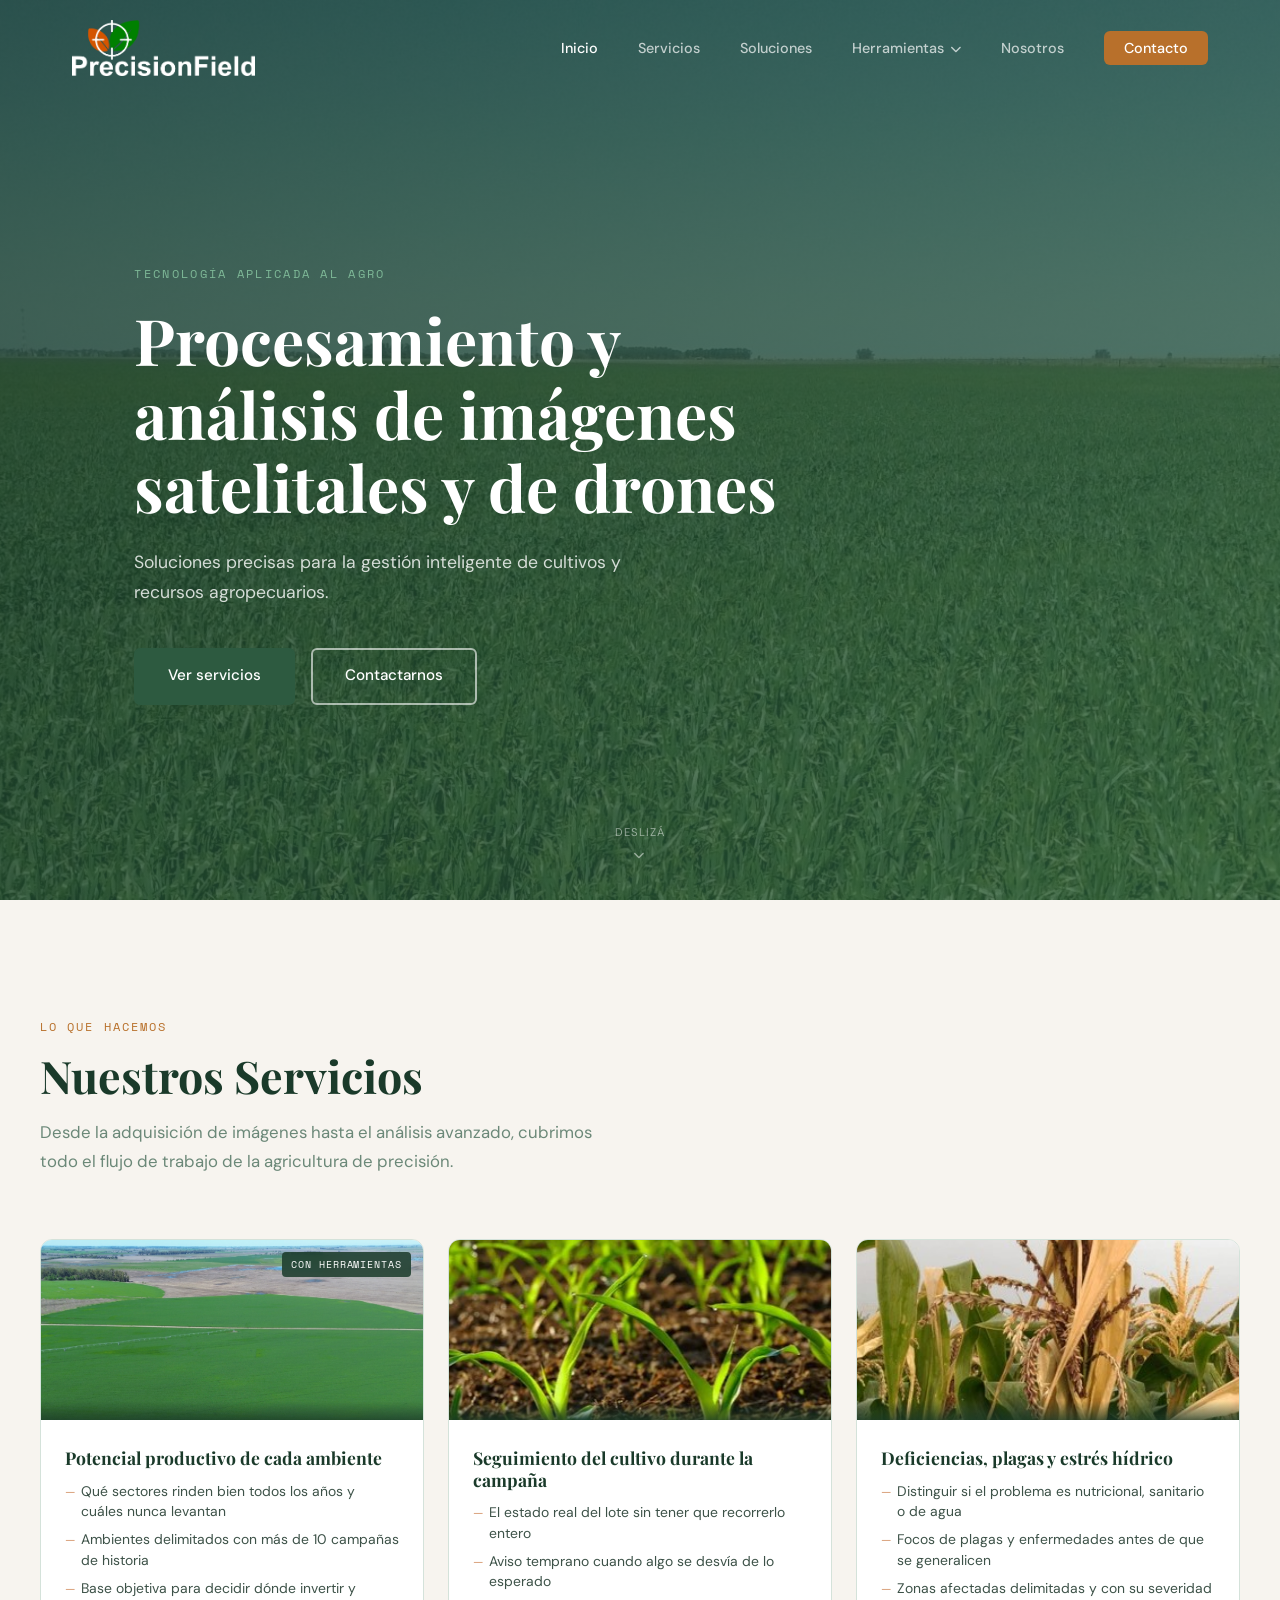
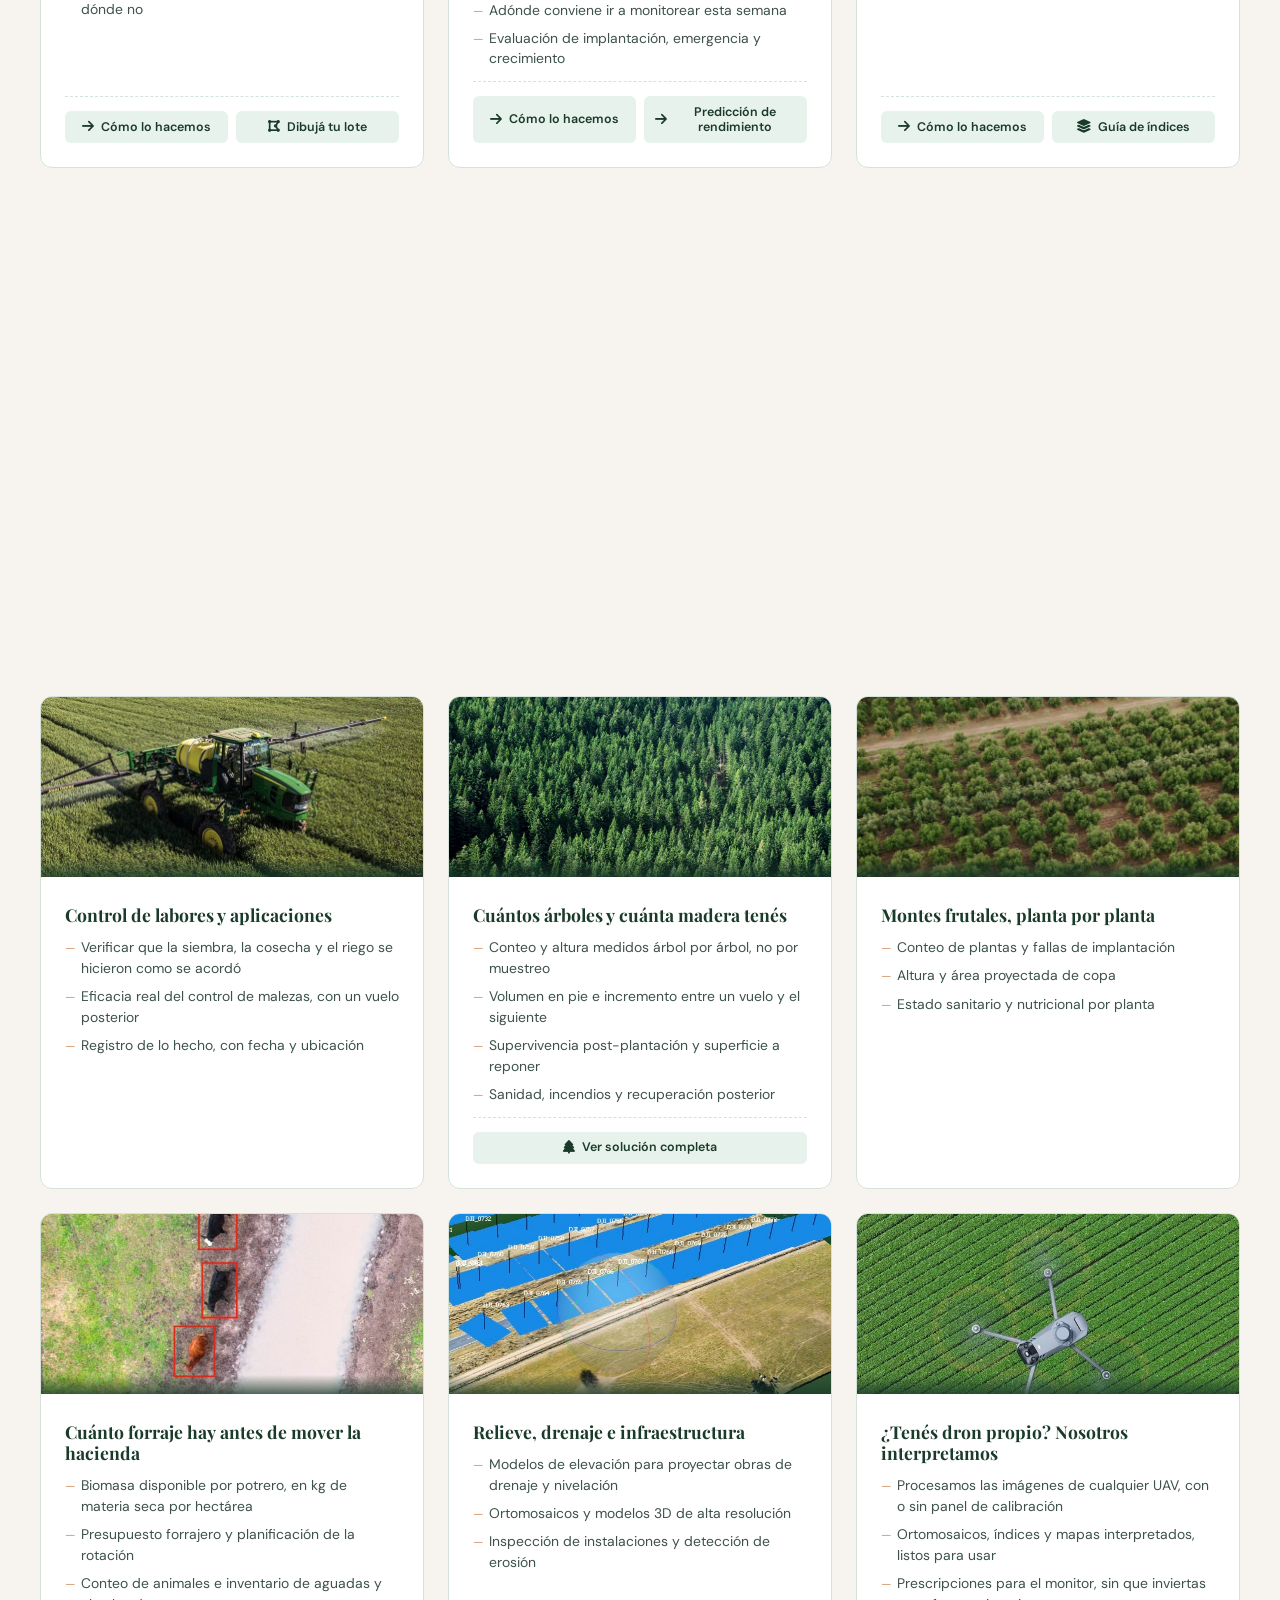
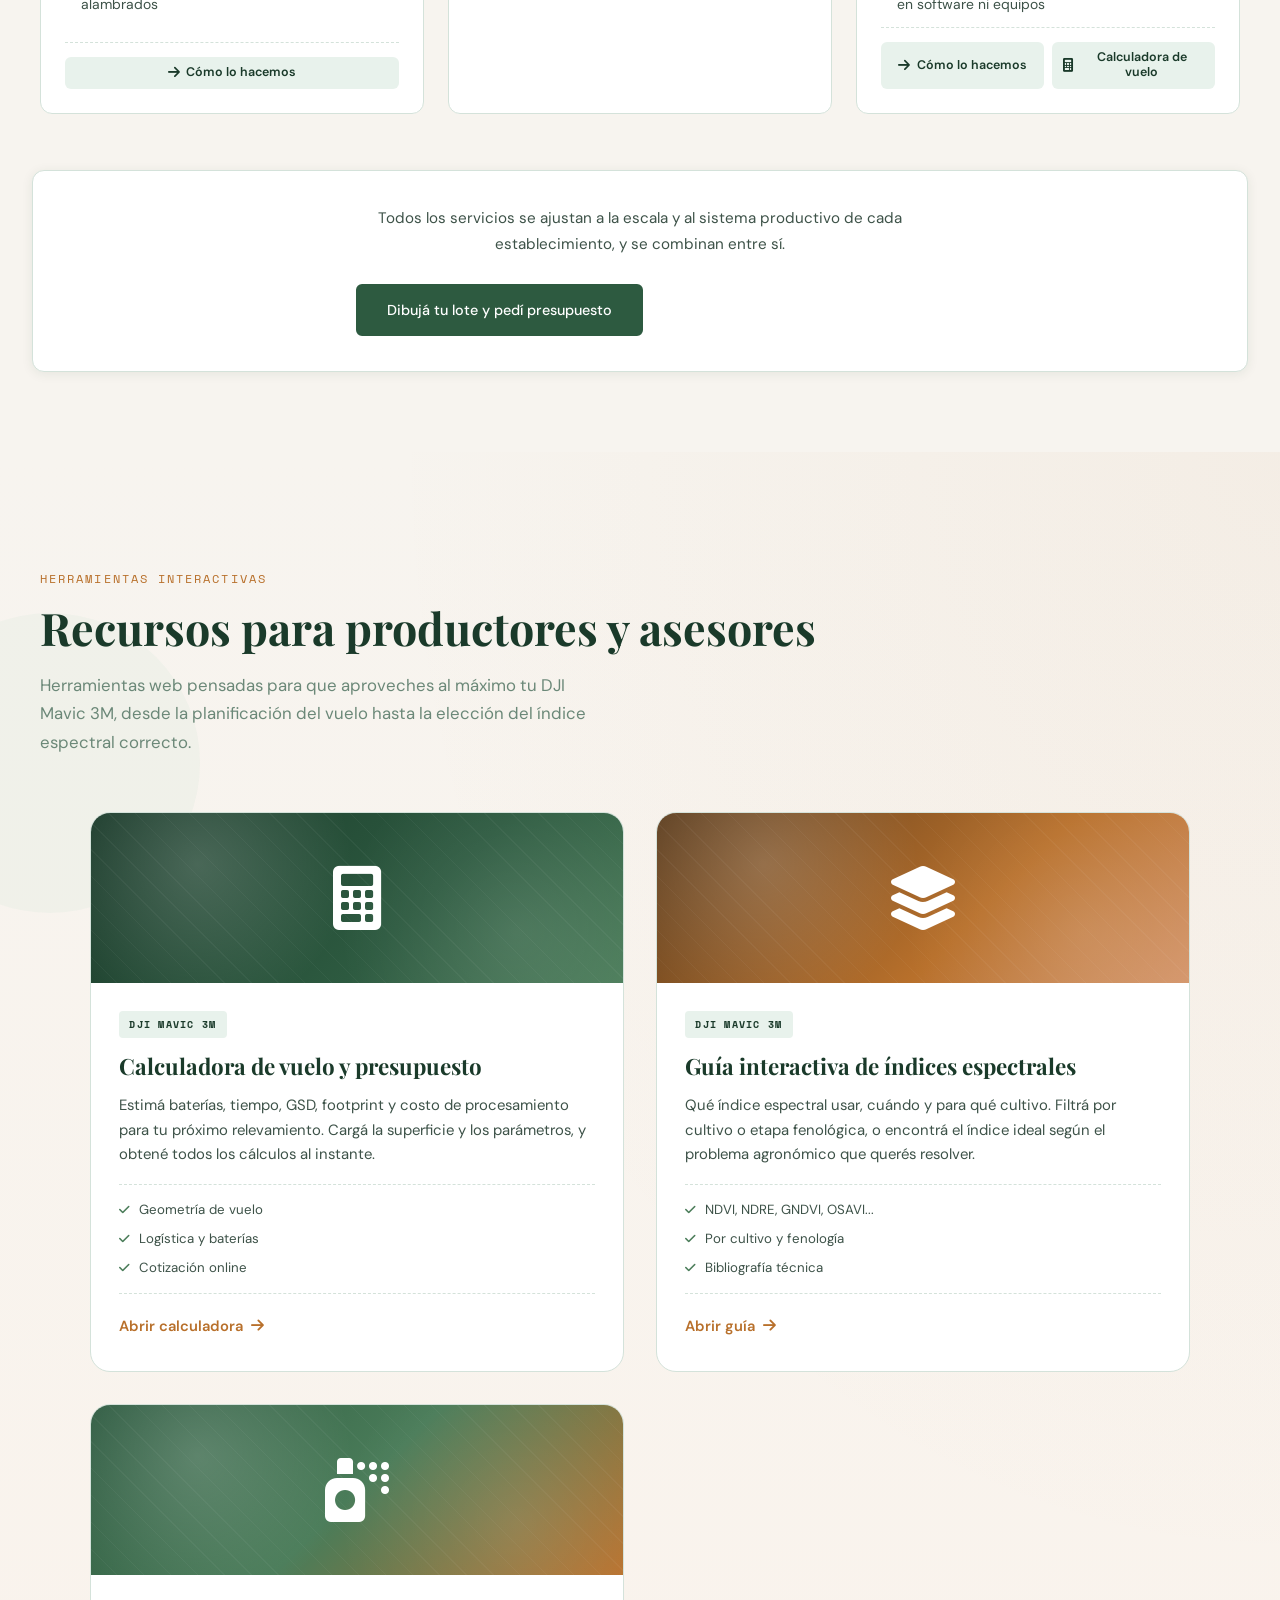
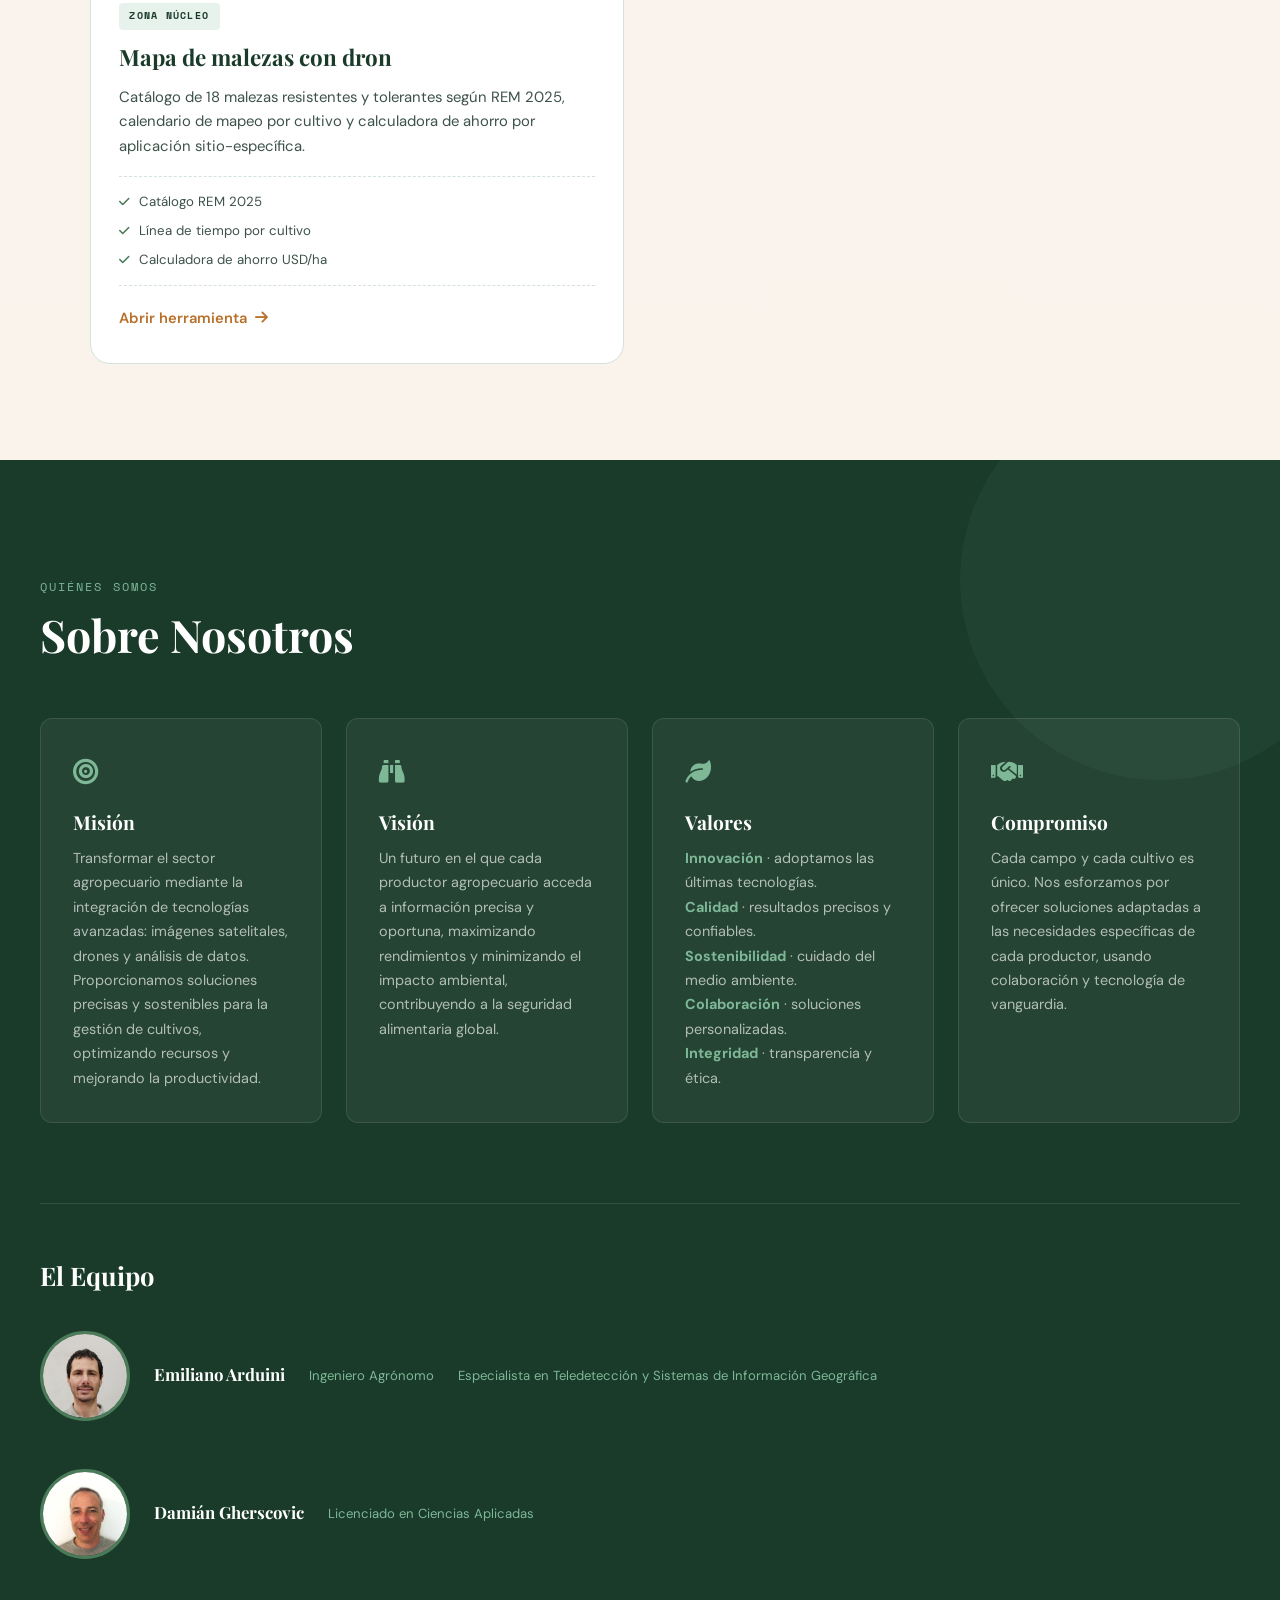
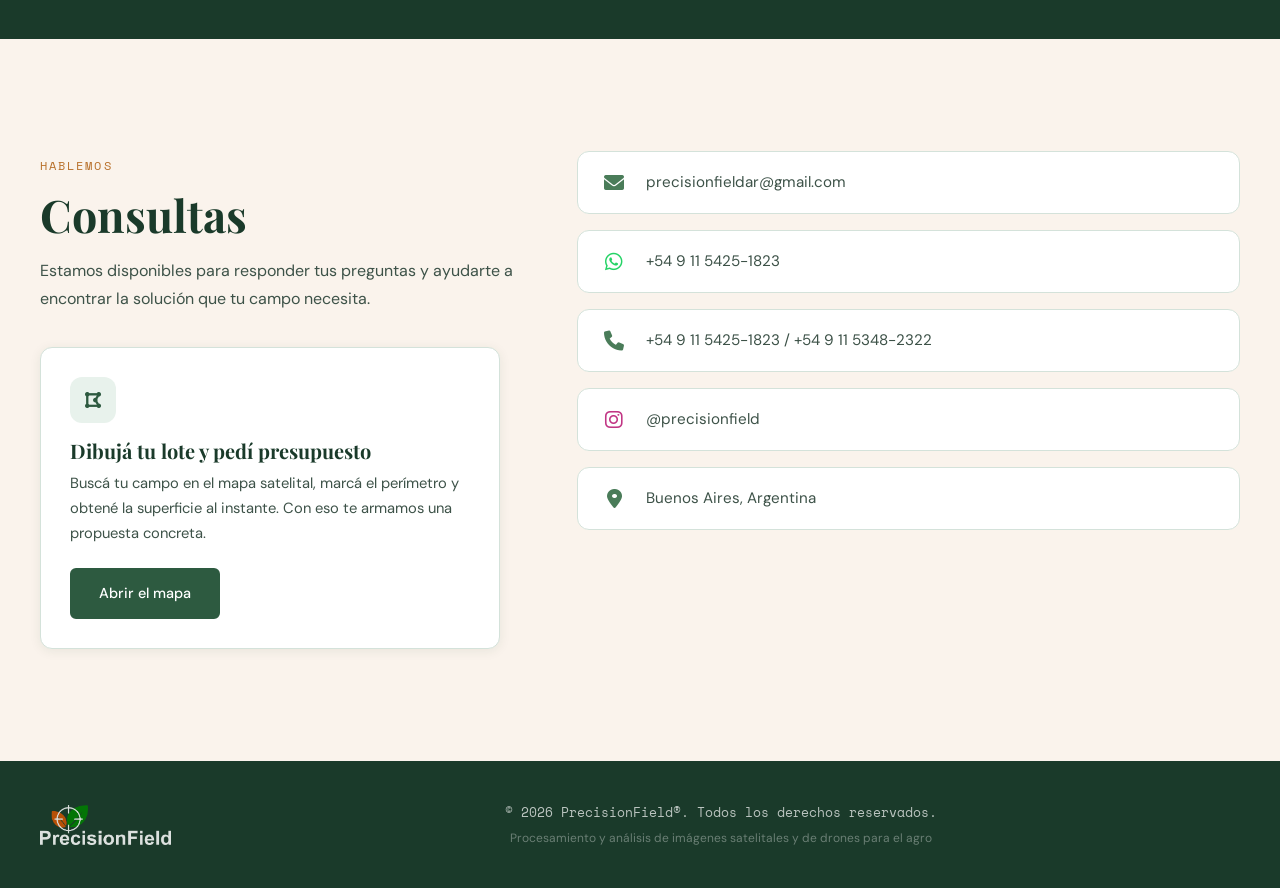
==== commit 01d10bab: "Nueva seccion Soluciones, consulta por lote en mapa y servicios reescritos Soluciones (soluciones.ht" ====
--- a/index.html
+++ b/index.html
@@ -8,11 +8,11 @@
     <meta name="keywords" content="dron, drones, agricultura de precisión, fotogrametría, imágenes satelitales, teledetección, precisionfield">
     <meta name="author" content="PrecisionField">
     <link rel="canonical" href="https://www.precisionfield.com.ar/index.html">
-    <link rel="stylesheet" href="assets/css/styles.css?v=20260507">
+    <link rel="stylesheet" href="assets/css/styles.css?v=20260807">
     <link rel="stylesheet" href="https://cdnjs.cloudflare.com/ajax/libs/font-awesome/6.0.0-beta3/css/all.min.css">
     <link href="https://fonts.googleapis.com/css2?family=Playfair+Display:wght@400;600;700&family=DM+Sans:wght@300;400;500&family=Space+Mono:wght@400;700&display=swap" rel="stylesheet">
     <link rel="icon" href="assets/images/PFIcon.ico" type="image/x-icon">
-    <script src="assets/js/scripts.js?v=20260507" defer></script>
+    <script src="assets/js/scripts.js?v=20260807" defer></script>
 </head>
 <body>
 
@@ -29,6 +29,7 @@
             <ul class="nav-links" id="navLinks">
                 <li><a href="#home" class="nav-link">Inicio</a></li>
                 <li><a href="#services" class="nav-link">Servicios</a></li>
+                <li><a href="soluciones.html" class="nav-link">Soluciones</a></li>
                 <li class="nav-dropdown" id="navDropdown">
                     <button class="nav-link nav-dropdown-toggle" id="navDropdownToggle" aria-haspopup="true" aria-expanded="false">
                         <span>Herramientas</span>
@@ -99,178 +100,274 @@
 
             <div class="service-card service-card-featured" data-delay="0">
                 <div class="card-image">
-                    <img src="assets/images/droneCampo.jpg" alt="Adquisición de imágenes con dron">
-                    <div class="card-image-overlay"></div>
-                </div>
-                <div class="card-body">
-                    <h3>Adquisición de imágenes con Dron</h3>
-                    <ul>
-                        <li>Imágenes RGB de alta resolución</li>
-                        <li>Imágenes multiespectrales</li>
-                        <li>Índices espectrales (NDVI, GNDVI, NDWI, NDRE, NDSI, WSI)</li>
-                    </ul>
-                    <div class="card-actions">
+                    <img src="assets/images/satellite.jpg" alt="Variabilidad productiva entre sectores de un campo">
+                    <div class="card-image-overlay"></div>
+                </div>
+                <div class="card-body">
+                    <h3>Potencial productivo de cada ambiente</h3>
+                    <ul>
+                        <li>Qué sectores rinden bien todos los años y cuáles nunca levantan</li>
+                        <li>Ambientes delimitados con más de 10 campañas de historia</li>
+                        <li>Base objetiva para decidir dónde invertir y dónde no</li>
+                    </ul>
+                    <div class="card-actions">
+                        <a href="soluciones.html#diagnostico-productividad" class="card-action">
+                            <i class="fas fa-arrow-right"></i>
+                            <span>Cómo lo hacemos</span>
+                        </a>
+                        <a href="consulta.html" class="card-action">
+                            <i class="fas fa-draw-polygon"></i>
+                            <span>Dibujá tu lote</span>
+                        </a>
+                    </div>
+                </div>
+            </div>
+
+            <div class="service-card" data-delay="1">
+                <div class="card-image">
+                    <img src="assets/images/monitCult.jpg" alt="Monitoreo de cultivos">
+                    <div class="card-image-overlay"></div>
+                </div>
+                <div class="card-body">
+                    <h3>Seguimiento del cultivo durante la campaña</h3>
+                    <ul>
+                        <li>El estado real del lote sin tener que recorrerlo entero</li>
+                        <li>Aviso temprano cuando algo se desvía de lo esperado</li>
+                        <li>Adónde conviene ir a monitorear esta semana</li>
+                        <li>Evaluación de implantación, emergencia y crecimiento</li>
+                    </ul>
+                    <div class="card-actions">
+                        <a href="soluciones.html#monitoreo-cultivos" class="card-action">
+                            <i class="fas fa-arrow-right"></i>
+                            <span>Cómo lo hacemos</span>
+                        </a>
+                        <a href="soluciones.html#prediccion-rendimiento" class="card-action">
+                            <i class="fas fa-arrow-right"></i>
+                            <span>Predicción de rendimiento</span>
+                        </a>
+                    </div>
+                </div>
+            </div>
+
+            <div class="service-card" data-delay="2">
+                <div class="card-image">
+                    <img src="assets/images/estSanit.jpg" alt="Detección de anomalías en el cultivo">
+                    <div class="card-image-overlay"></div>
+                </div>
+                <div class="card-body">
+                    <h3>Deficiencias, plagas y estrés hídrico</h3>
+                    <ul>
+                        <li>Distinguir si el problema es nutricional, sanitario o de agua</li>
+                        <li>Focos de plagas y enfermedades antes de que se generalicen</li>
+                        <li>Zonas afectadas delimitadas y con su severidad</li>
+                    </ul>
+                    <div class="card-actions">
+                        <a href="soluciones.html#monitoreo-cultivos" class="card-action">
+                            <i class="fas fa-arrow-right"></i>
+                            <span>Cómo lo hacemos</span>
+                        </a>
+                        <a href="indices-mavic3m.html" class="card-action">
+                            <i class="fas fa-layer-group"></i>
+                            <span>Guía de índices</span>
+                        </a>
+                    </div>
+                </div>
+            </div>
+
+            <div class="service-card" data-delay="3">
+                <div class="card-image">
+                    <img src="assets/images/mapPres.jpg" alt="Prescripción de insumos por ambiente">
+                    <div class="card-image-overlay"></div>
+                </div>
+                <div class="card-body">
+                    <h3>Insumos solo donde hacen falta</h3>
+                    <ul>
+                        <li>Herbicida sobre el foco de maleza, no sobre el lote entero</li>
+                        <li>Fertilización y siembra variable según el ambiente</li>
+                        <li>Muestreo de suelo dirigido, en lugar de un promedio que esconde diferencias</li>
+                    </ul>
+                    <div class="card-actions">
+                        <a href="mapa-malezas-drones.html" class="card-action">
+                            <i class="fas fa-spray-can"></i>
+                            <span>Mapa de malezas con dron</span>
+                        </a>
+                        <a href="soluciones.html#muestreo-suelos" class="card-action">
+                            <i class="fas fa-arrow-right"></i>
+                            <span>Muestreo de suelos</span>
+                        </a>
+                    </div>
+                </div>
+            </div>
+
+            <div class="service-card" data-delay="4">
+                <div class="card-image">
+                    <img src="assets/images/mapRinde.jpg" alt="Mapa de rendimiento procesado">
+                    <div class="card-image-overlay"></div>
+                </div>
+                <div class="card-body">
+                    <h3>Del mapa del monitor a ambientes de manejo</h3>
+                    <ul>
+                        <li>El archivo crudo de la cosechadora trae errores que hacen decidir mal</li>
+                        <li>Lo depuramos y lo convertimos en ambientes con respaldo estadístico</li>
+                        <li>Capas listas para cargar en la maquinaria</li>
+                    </ul>
+                    <div class="card-actions">
+                        <a href="soluciones.html#rendimiento-inteligente" class="card-action">
+                            <i class="fas fa-arrow-right"></i>
+                            <span>Cómo lo hacemos</span>
+                        </a>
+                    </div>
+                </div>
+            </div>
+
+            <div class="service-card" data-delay="5">
+                <div class="card-image">
+                    <img src="assets/images/inund.jpg" alt="Evaluación de daños climáticos">
+                    <div class="card-image-overlay"></div>
+                </div>
+                <div class="card-body">
+                    <h3>Daño climático medido y documentado</h3>
+                    <ul>
+                        <li>Superficie y severidad de granizo, helada, inundación, sequía o incendio</li>
+                        <li>Informe georreferenciado para respaldar el reclamo al seguro</li>
+                        <li>Zonas que se anegan campaña tras campaña, y cuánto cuestan</li>
+                    </ul>
+                    <div class="card-actions">
+                        <a href="soluciones.html#danos-climaticos" class="card-action">
+                            <i class="fas fa-arrow-right"></i>
+                            <span>Evaluación de daños</span>
+                        </a>
+                        <a href="soluciones.html#riesgo-anegamiento" class="card-action">
+                            <i class="fas fa-arrow-right"></i>
+                            <span>Riesgo de anegamiento</span>
+                        </a>
+                    </div>
+                </div>
+            </div>
+
+            <div class="service-card" data-delay="6">
+                <div class="card-image">
+                    <img src="assets/images/pulv.jpg" alt="Control de labores y aplicaciones">
+                    <div class="card-image-overlay"></div>
+                </div>
+                <div class="card-body">
+                    <h3>Control de labores y aplicaciones</h3>
+                    <ul>
+                        <li>Verificar que la siembra, la cosecha y el riego se hicieron como se acordó</li>
+                        <li>Eficacia real del control de malezas, con un vuelo posterior</li>
+                        <li>Registro de lo hecho, con fecha y ubicación</li>
+                    </ul>
+                </div>
+            </div>
+
+            <div class="service-card" data-delay="7">
+                <div class="card-image">
+                    <img src="assets/images/forestal.jpg" alt="Inventario y monitoreo forestal con dron">
+                    <div class="card-image-overlay"></div>
+                </div>
+                <div class="card-body">
+                    <h3>Cuántos árboles y cuánta madera tenés</h3>
+                    <ul>
+                        <li>Conteo y altura medidos árbol por árbol, no por muestreo</li>
+                        <li>Volumen en pie e incremento entre un vuelo y el siguiente</li>
+                        <li>Supervivencia post-plantación y superficie a reponer</li>
+                        <li>Sanidad, incendios y recuperación posterior</li>
+                    </ul>
+                    <div class="card-actions">
+                        <a href="soluciones.html#inventario-forestal" class="card-action">
+                            <i class="fas fa-tree"></i>
+                            <span>Ver solución completa</span>
+                        </a>
+                    </div>
+                </div>
+            </div>
+
+            <div class="service-card" data-delay="8">
+                <div class="card-image">
+                    <img src="assets/images/frutal.jpg" alt="Montes frutícolas">
+                    <div class="card-image-overlay"></div>
+                </div>
+                <div class="card-body">
+                    <h3>Montes frutales, planta por planta</h3>
+                    <ul>
+                        <li>Conteo de plantas y fallas de implantación</li>
+                        <li>Altura y área proyectada de copa</li>
+                        <li>Estado sanitario y nutricional por planta</li>
+                    </ul>
+                </div>
+            </div>
+
+            <div class="service-card" data-delay="9">
+                <div class="card-image">
+                    <img src="assets/images/animales.jpg" alt="Monitoreo forrajero y ganadero">
+                    <div class="card-image-overlay"></div>
+                </div>
+                <div class="card-body">
+                    <h3>Cuánto forraje hay antes de mover la hacienda</h3>
+                    <ul>
+                        <li>Biomasa disponible por potrero, en kg de materia seca por hectárea</li>
+                        <li>Presupuesto forrajero y planificación de la rotación</li>
+                        <li>Conteo de animales e inventario de aguadas y alambrados</li>
+                    </ul>
+                    <div class="card-actions">
+                        <a href="soluciones.html#forrajero-ganadero" class="card-action">
+                            <i class="fas fa-arrow-right"></i>
+                            <span>Cómo lo hacemos</span>
+                        </a>
+                    </div>
+                </div>
+            </div>
+
+            <div class="service-card" data-delay="10">
+                <div class="card-image">
+                    <img src="assets/images/fotogra.jpg" alt="Fotogrametría con dron">
+                    <div class="card-image-overlay"></div>
+                </div>
+                <div class="card-body">
+                    <h3>Relieve, drenaje e infraestructura</h3>
+                    <ul>
+                        <li>Modelos de elevación para proyectar obras de drenaje y nivelación</li>
+                        <li>Ortomosaicos y modelos 3D de alta resolución</li>
+                        <li>Inspección de instalaciones y detección de erosión</li>
+                    </ul>
+                </div>
+            </div>
+
+            <div class="service-card" data-delay="11">
+                <div class="card-image">
+                    <img src="assets/images/m3m_1.jpg" alt="Procesamiento de imágenes de dron propio">
+                    <div class="card-image-overlay"></div>
+                </div>
+                <div class="card-body">
+                    <h3>¿Tenés dron propio? Nosotros interpretamos</h3>
+                    <ul>
+                        <li>Procesamos las imágenes de cualquier UAV, con o sin panel de calibración</li>
+                        <li>Ortomosaicos, índices y mapas interpretados, listos para usar</li>
+                        <li>Prescripciones para el monitor, sin que inviertas en software ni equipos</li>
+                    </ul>
+                    <div class="card-actions">
+                        <a href="soluciones.html#procesamiento-dron" class="card-action">
+                            <i class="fas fa-arrow-right"></i>
+                            <span>Cómo lo hacemos</span>
+                        </a>
                         <a href="calculadora-mavic3m.html" class="card-action">
                             <i class="fas fa-calculator"></i>
                             <span>Calculadora de vuelo</span>
                         </a>
-                        <a href="indices-mavic3m.html" class="card-action">
-                            <i class="fas fa-layer-group"></i>
-                            <span>Guía de índices</span>
-                        </a>
-                    </div>
-                </div>
-            </div>
-
-            <div class="service-card" data-delay="1">
-                <div class="card-image">
-                    <img src="assets/images/monitCult.jpg" alt="Monitoreo de cultivos">
-                    <div class="card-image-overlay"></div>
-                </div>
-                <div class="card-body">
-                    <h3>Monitoreo de Cultivos</h3>
-                    <ul>
-                        <li>Evaluación de calidad de implantación</li>
-                        <li>Evaluación de emergencia</li>
-                        <li>Mapa de cobertura de suelo</li>
-                        <li>Monitoreo del crecimiento</li>
-                        <li>Estimación de rendimiento</li>
-                    </ul>
-                </div>
-            </div>
-
-            <div class="service-card" data-delay="2">
-                <div class="card-image">
-                    <img src="assets/images/estSanit.jpg" alt="Detección de anomalías">
-                    <div class="card-image-overlay"></div>
-                </div>
-                <div class="card-body">
-                    <h3>Detección de Anomalías</h3>
-                    <ul>
-                        <li>Detección de déficit nutricional</li>
-                        <li>Detección de plagas y enfermedades</li>
-                        <li>Detección de estrés hídrico</li>
-                    </ul>
-                </div>
-            </div>
-
-            <div class="service-card" data-delay="3">
-                <div class="card-image">
-                    <img src="assets/images/mapPres.jpg" alt="Optimización de insumos">
-                    <div class="card-image-overlay"></div>
-                </div>
-                <div class="card-body">
-                    <h3>Optimización de Insumos</h3>
-                    <ul>
-                        <li>Mapa de malezas y prescripción de herbicidas</li>
-                        <li>Prescripción de fertilizantes (VRA)</li>
-                        <li>Siembra de tasa variable</li>
-                        <li>Mapa de ambientes</li>
-                        <li>Diseño de muestreo de suelo</li>
-                    </ul>
-                    <div class="card-actions">
-                        <a href="mapa-malezas-drones.html" class="card-action">
-                            <i class="fas fa-spray-can"></i>
-                            <span>Mapa de malezas con dron</span>
-                        </a>
-                    </div>
-                </div>
-            </div>
-
-            <div class="service-card" data-delay="4">
-                <div class="card-image">
-                    <img src="assets/images/mapRinde.jpg" alt="Mapas de rendimiento">
-                    <div class="card-image-overlay"></div>
-                </div>
-                <div class="card-body">
-                    <h3>Mapas de Rendimiento</h3>
-                    <ul>
-                        <li>Depuración de datos</li>
-                        <li>Interpolación y suavizado</li>
-                        <li>Análisis multianual</li>
-                        <li>Correlación NDVI - Rinde</li>
-                        <li>Delimitación de ambientes productivos</li>
-                    </ul>
-                </div>
-            </div>
-
-            <div class="service-card" data-delay="5">
-                <div class="card-image">
-                    <img src="assets/images/inund.jpg" alt="Daños climáticos">
-                    <div class="card-image-overlay"></div>
-                </div>
-                <div class="card-body">
-                    <h3>Daños Climáticos</h3>
-                    <ul>
-                        <li>Evaluación de granizo, heladas, inundaciones e incendios</li>
-                    </ul>
-                </div>
-            </div>
-
-            <div class="service-card" data-delay="6">
-                <div class="card-image">
-                    <img src="assets/images/pulv.jpg" alt="Prácticas agrícolas">
-                    <div class="card-image-overlay"></div>
-                </div>
-                <div class="card-body">
-                    <h3>Prácticas Agrícolas</h3>
-                    <ul>
-                        <li>Monitoreo de labores, siembra, cosecha, riego</li>
-                        <li>Evaluación de eficacia de control de malezas</li>
-                    </ul>
-                </div>
-            </div>
-
-            <div class="service-card" data-delay="7">
-                <div class="card-image">
-                    <img src="assets/images/frutal.jpg" alt="Forestales y frutícolas">
-                    <div class="card-image-overlay"></div>
-                </div>
-                <div class="card-body">
-                    <h3>Forestales y Frutícolas</h3>
-                    <ul>
-                        <li>Área proyectada de copa</li>
-                        <li>Mapa de altura de árboles</li>
-                        <li>Conteo de árboles</li>
-                        <li>Estado sanitario y nutricional</li>
-                    </ul>
-                </div>
-            </div>
-
-            <div class="service-card" data-delay="8">
-                <div class="card-image">
-                    <img src="assets/images/fotogra.jpg" alt="Fotogrametría">
-                    <div class="card-image-overlay"></div>
-                </div>
-                <div class="card-body">
-                    <h3>Fotogrametría con Dron</h3>
-                    <ul>
-                        <li>Ortomosaicos en color verdadero</li>
-                        <li>Mapas 3D, modelos digitales de elevación</li>
-                        <li>Inspección de infraestructura</li>
-                        <li>Identificación de erosión de suelo</li>
-                    </ul>
-                </div>
-            </div>
-
-            <div class="service-card" data-delay="9">
-                <div class="card-image">
-                    <img src="assets/images/animales.jpg" alt="Ganadería">
-                    <div class="card-image-overlay"></div>
-                </div>
-                <div class="card-body">
-                    <h3>Ganadería</h3>
-                    <ul>
-                        <li>Sectorización para pastoreo en franjas</li>
-                        <li>Monitoreo de oferta forrajera</li>
-                        <li>Análisis de vigor y biomasa del forraje</li>
-                        <li>Conteo de animales</li>
-                        <li>Estimación del peso del ganado</li>
-                    </ul>
-                </div>
-            </div>
-
-        </div>
+                    </div>
+                </div>
+            </div>
+
+        </div>
+
+        <div class="services-footer">
+            <p>Todos los servicios se ajustan a la escala y al sistema productivo de cada establecimiento, y se combinan entre sí.</p>
+            <div class="services-footer-cta">
+                <a href="consulta.html" class="btn btn-primary">Dibujá tu lote y pedí presupuesto</a>
+                <a href="soluciones.html" class="btn btn-outline">Ver el detalle de cada solución</a>
+            </div>
+        </div>
+
     </section>
 
     <!-- TOOLS -->
@@ -401,6 +498,13 @@
                 <span class="section-label">Hablemos</span>
                 <h2 class="section-title">Consultas</h2>
                 <p>Estamos disponibles para responder tus preguntas y ayudarte a encontrar la solución que tu campo necesita.</p>
+
+                <div class="contact-map-cta">
+                    <div class="cmc-icon"><i class="fas fa-draw-polygon"></i></div>
+                    <h3>Dibujá tu lote y pedí presupuesto</h3>
+                    <p>Buscá tu campo en el mapa satelital, marcá el perímetro y obtené la superficie al instante. Con eso te armamos una propuesta concreta.</p>
+                    <a href="consulta.html" class="btn btn-primary">Abrir el mapa</a>
+                </div>
             </div>
             <div class="contact-cards">
                 <a id="email-link" href="#" class="contact-card">
@@ -437,4 +541,4 @@
         </div>
     </footer>
 </body>
-</html>+</html>
--- a/assets/css/styles.css
+++ b/assets/css/styles.css
@@ -1208,3 +1208,83 @@
     .top-banner-inner { font-size: 0.75rem; }
     .service-card-featured::after { font-size: 0.55rem; padding: 0.2rem 0.45rem; }
 }
+
+/* ── CTA MAPA DE LOTE (sección contacto) ── */
+.contact-map-cta {
+    margin-top: 2.2rem;
+    padding: 1.8rem;
+    background: var(--white);
+    border: 1px solid var(--border);
+    border-radius: var(--radius-md);
+    box-shadow: var(--shadow-sm);
+    max-width: 460px;
+}
+
+.cmc-icon {
+    width: 46px;
+    height: 46px;
+    border-radius: 12px;
+    background: var(--green-pale);
+    color: var(--green-mid);
+    display: flex;
+    align-items: center;
+    justify-content: center;
+    font-size: 1.15rem;
+    margin-bottom: 1rem;
+}
+
+.contact-map-cta h3 {
+    font-size: 1.25rem;
+    margin-bottom: 0.5rem;
+}
+
+.contact-map-cta p {
+    font-size: 0.92rem;
+    margin-bottom: 1.4rem;
+}
+
+.contact-map-cta .btn {
+    display: inline-block;
+    padding: 0.7rem 1.7rem;
+    font-size: 0.9rem;
+}
+
+@media (max-width: 768px) {
+    .contact-map-cta { padding: 1.4rem; margin-top: 1.8rem; }
+}
+
+/* ── CIERRE DE LA GRILLA DE SERVICIOS ── */
+.services-footer {
+    max-width: 1280px;
+    margin: 3.5rem auto 0;
+    padding: 2.2rem;
+    background: var(--white);
+    border: 1px solid var(--border);
+    border-radius: var(--radius-md);
+    box-shadow: var(--shadow-sm);
+    text-align: center;
+}
+
+.services-footer p {
+    color: var(--text-mid);
+    font-size: 0.95rem;
+    max-width: 58ch;
+    margin: 0 auto 1.6rem;
+}
+
+.services-footer-cta {
+    display: flex;
+    flex-wrap: wrap;
+    gap: 0.9rem;
+    justify-content: center;
+}
+
+.services-footer-cta .btn {
+    padding: 0.75rem 1.8rem;
+    font-size: 0.9rem;
+}
+
+@media (max-width: 768px) {
+    .services-footer { padding: 1.5rem 1.2rem; margin-top: 2.5rem; }
+    .services-footer-cta { flex-direction: column; }
+}
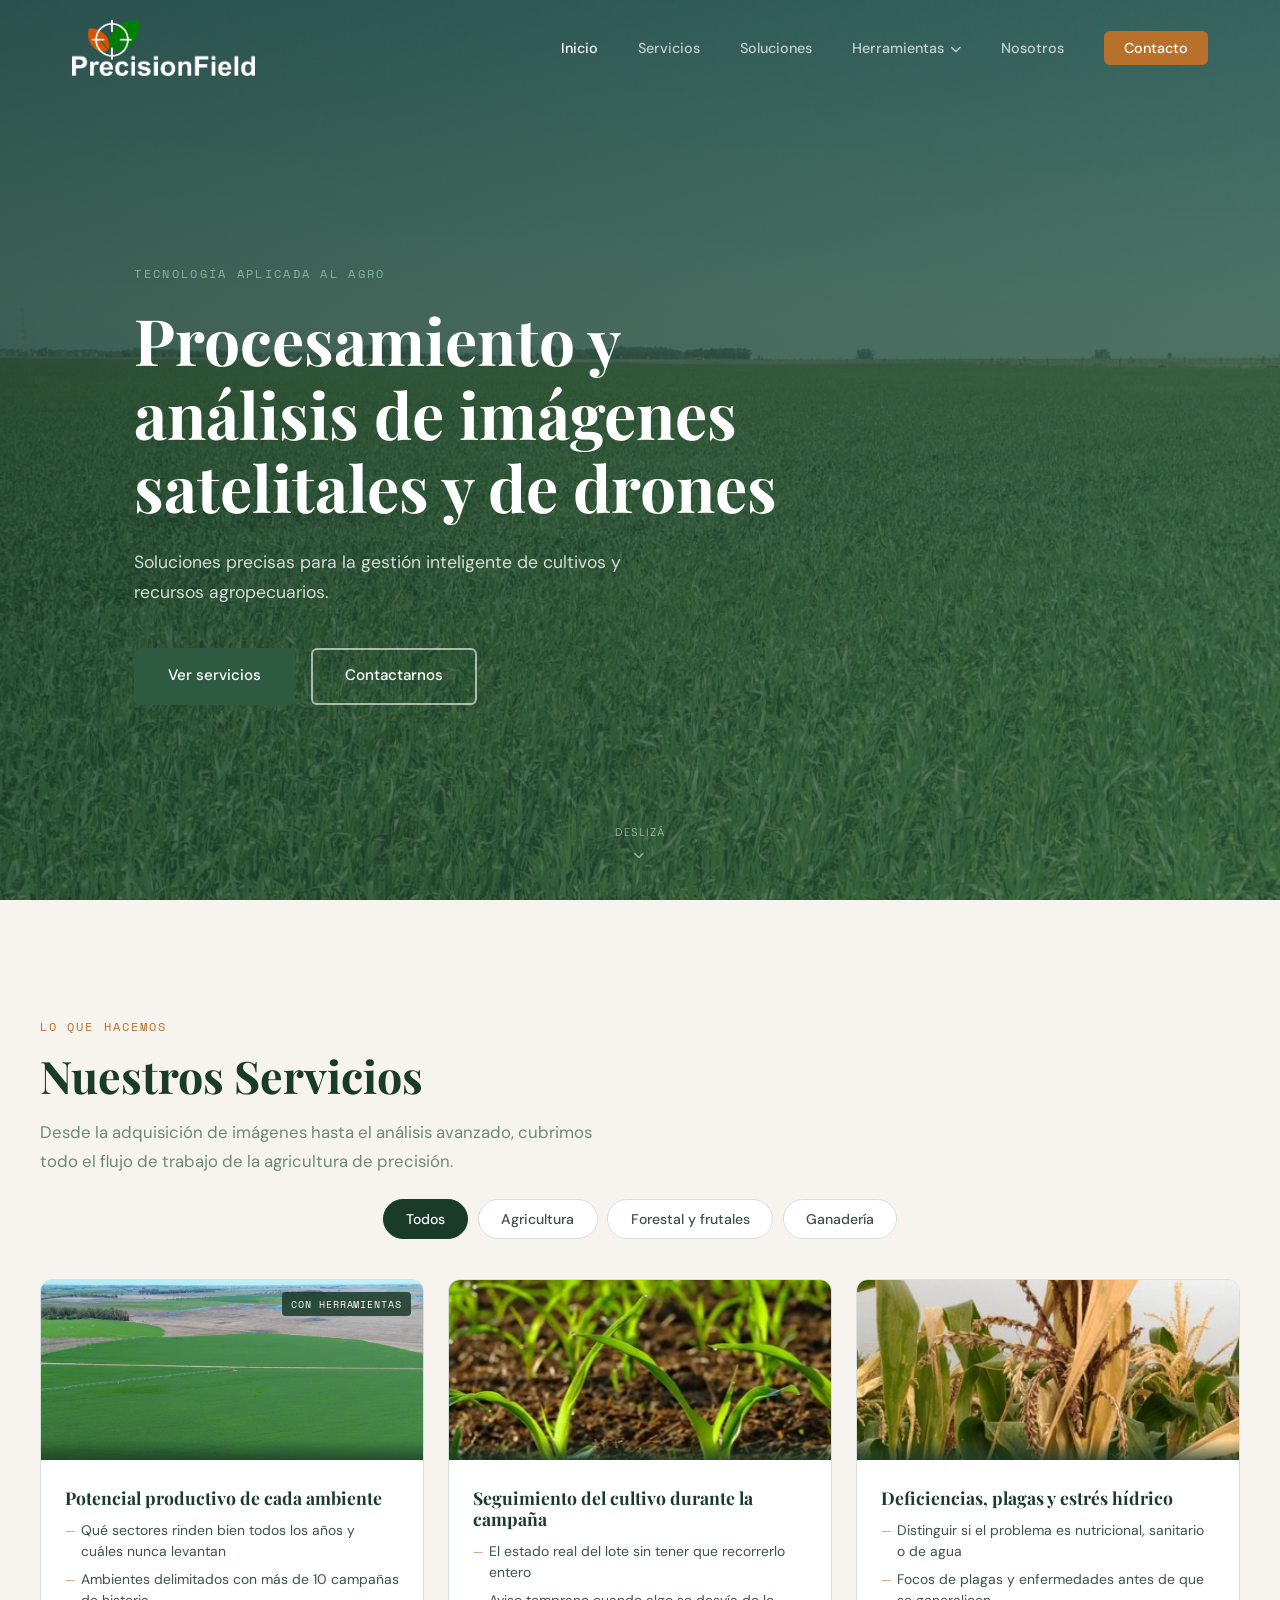
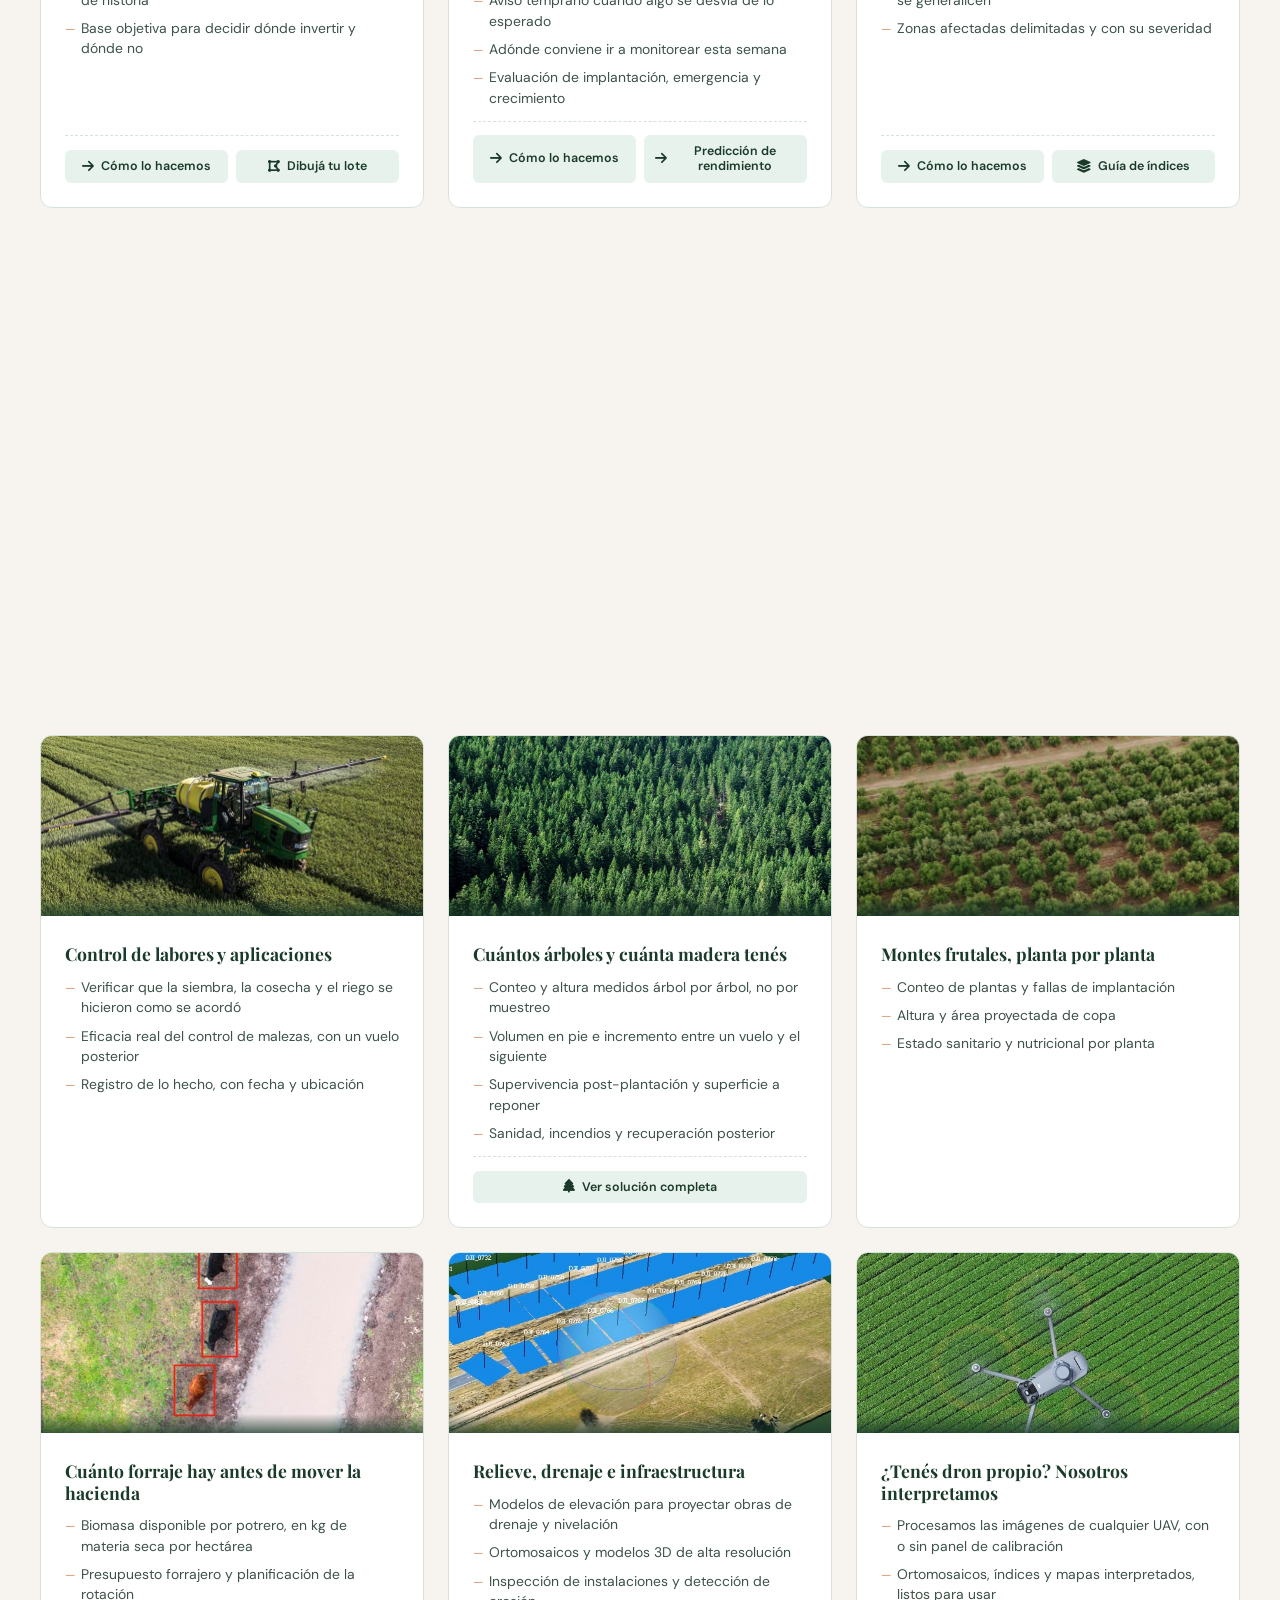
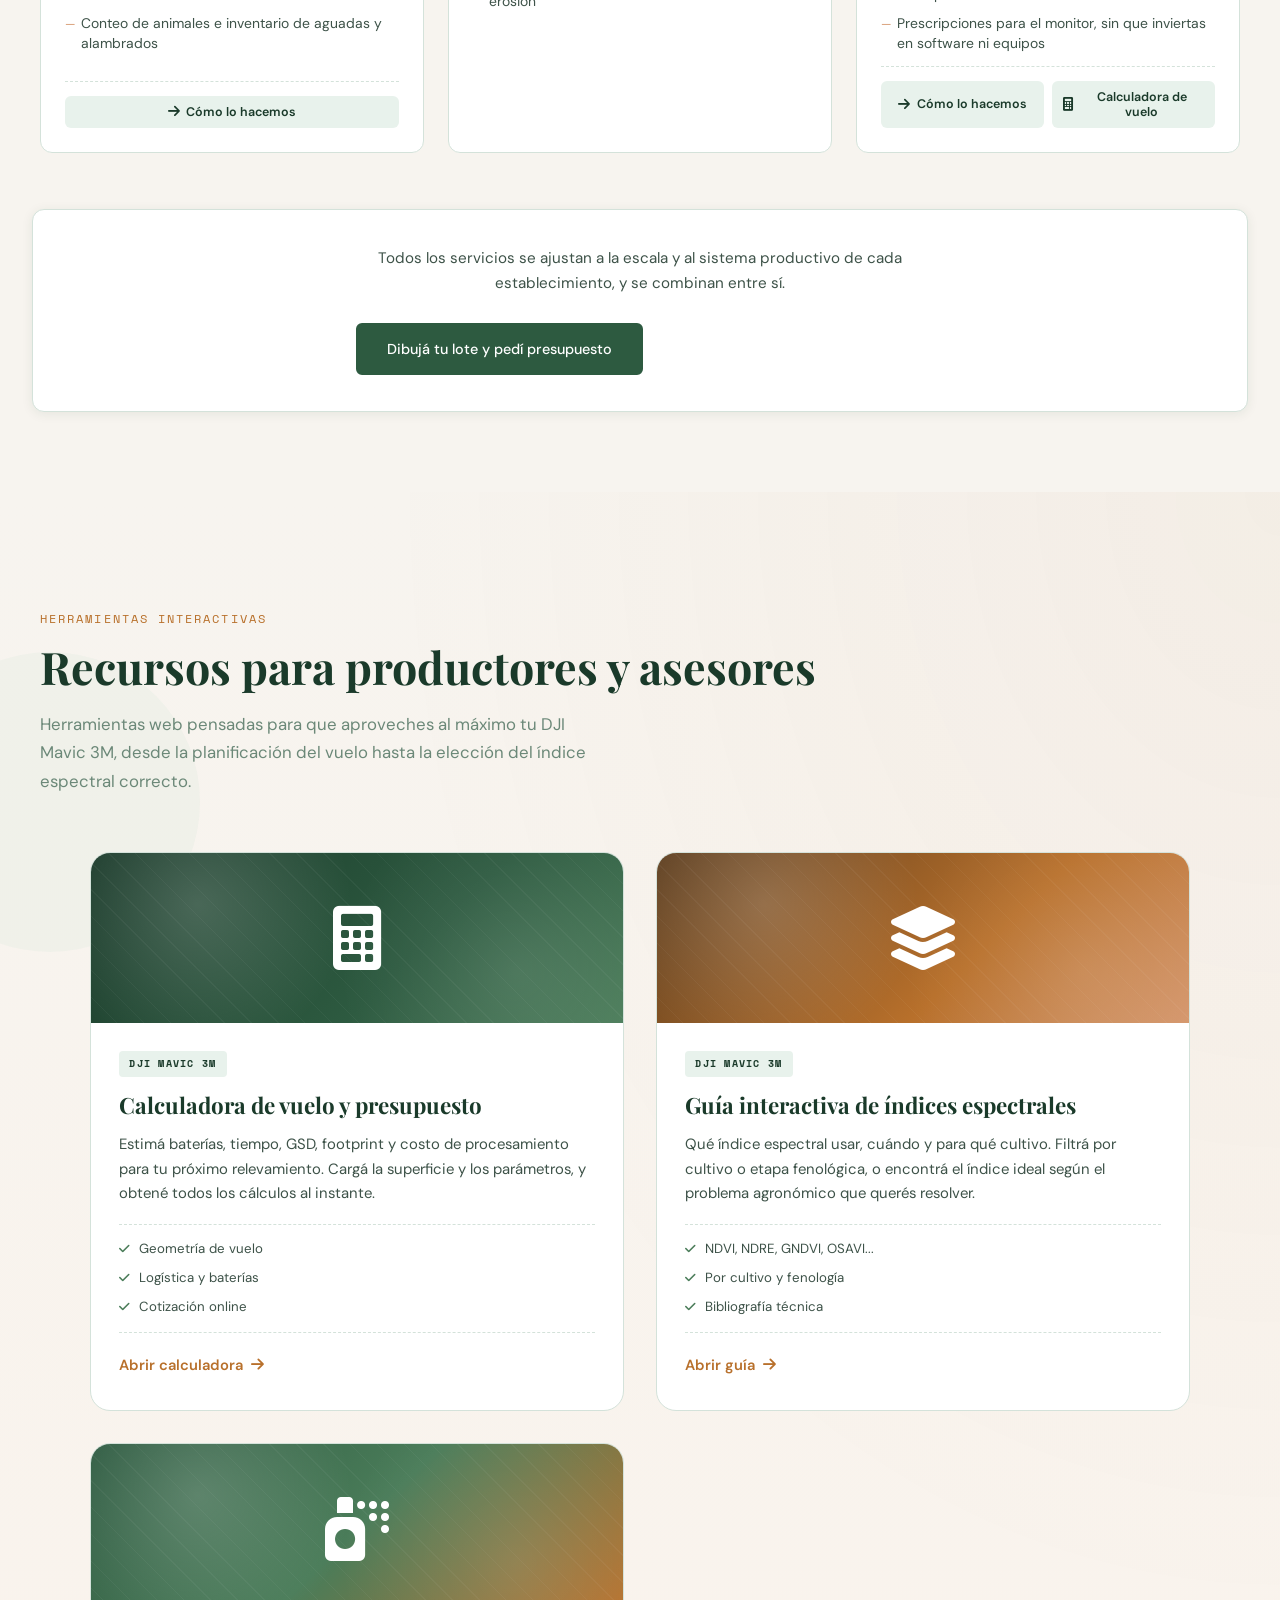
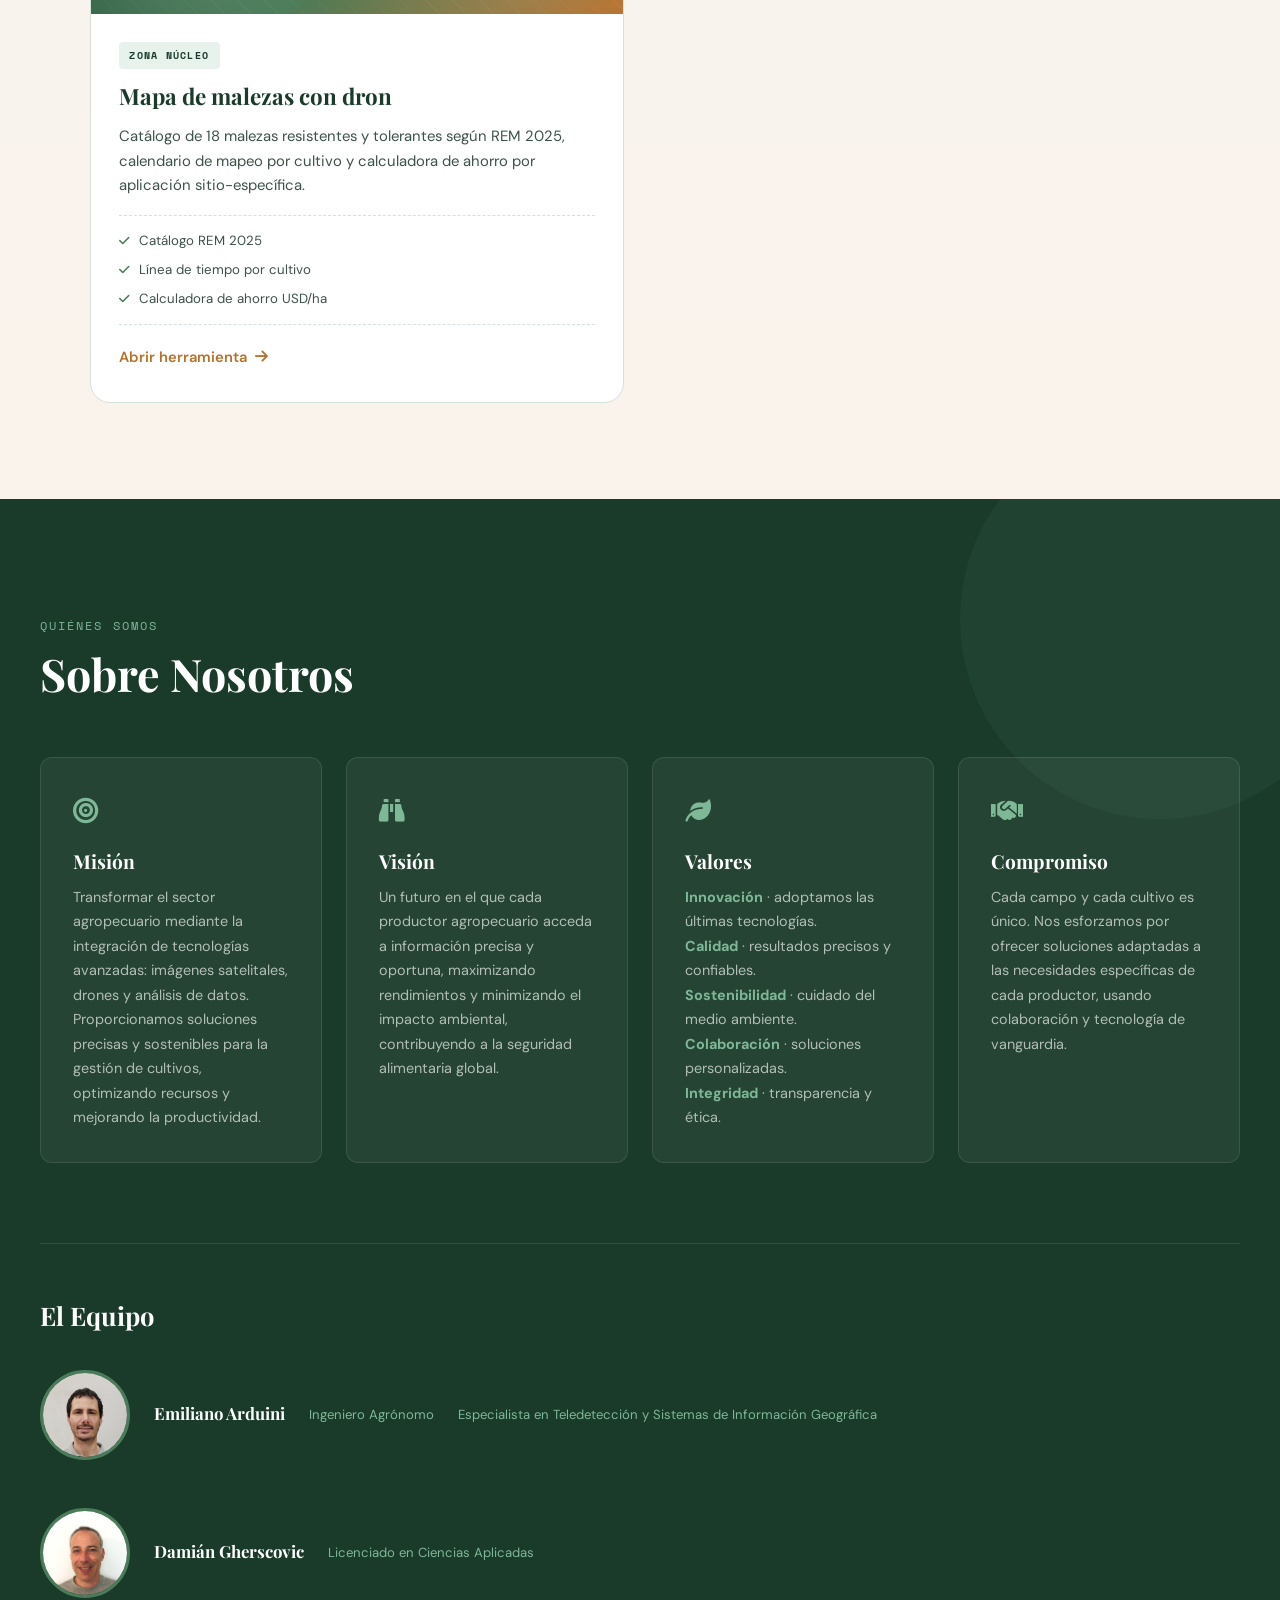
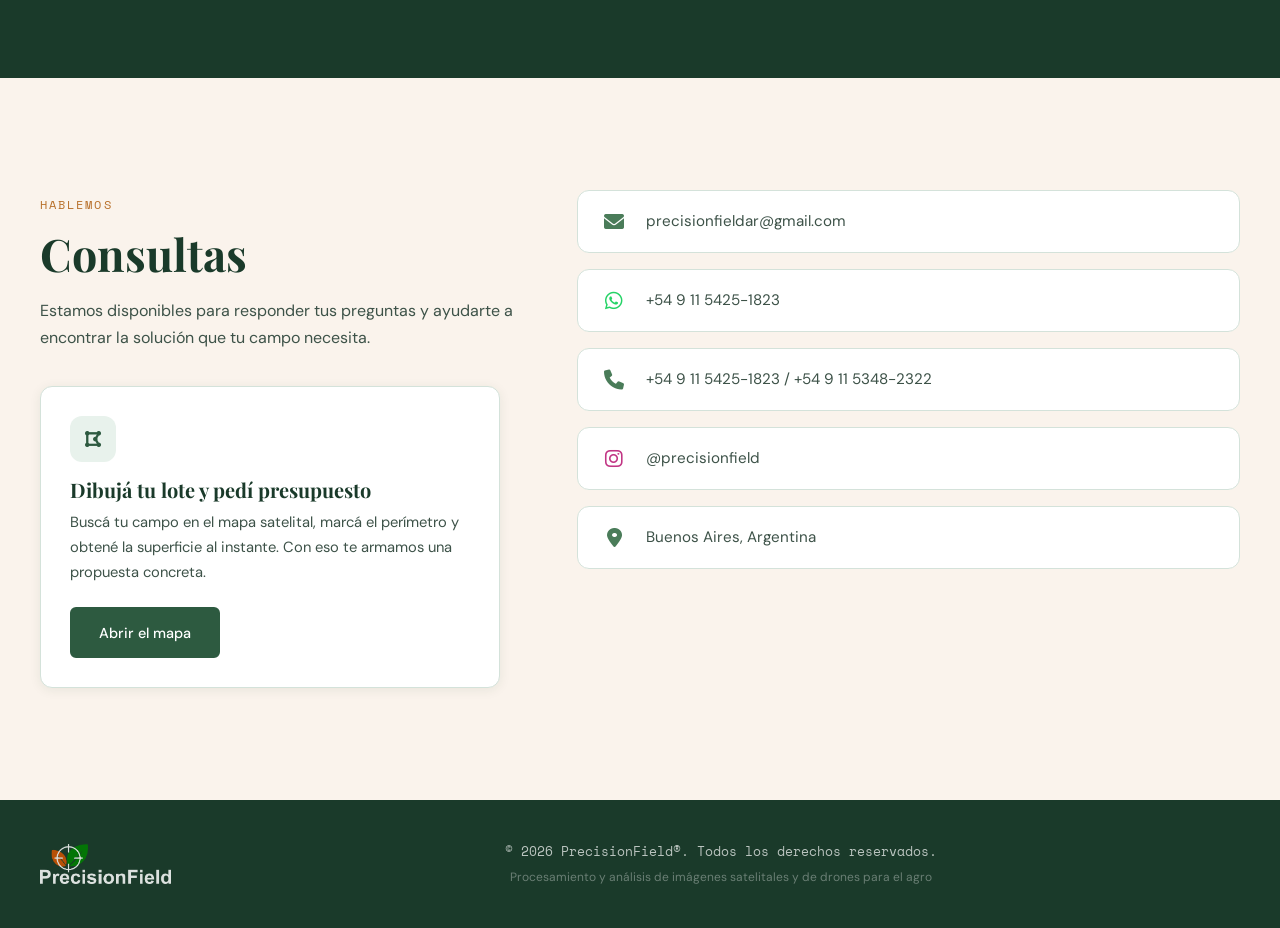
==== commit f31f9575: "Filtro por rubro en la seccion de servicios Botonera Todos / Agricultura / Forestal y frutales / Gan" ====
--- a/index.html
+++ b/index.html
@@ -8,11 +8,11 @@
     <meta name="keywords" content="dron, drones, agricultura de precisión, fotogrametría, imágenes satelitales, teledetección, precisionfield">
     <meta name="author" content="PrecisionField">
     <link rel="canonical" href="https://www.precisionfield.com.ar/index.html">
-    <link rel="stylesheet" href="assets/css/styles.css?v=20260807">
+    <link rel="stylesheet" href="assets/css/styles.css?v=20260807b">
     <link rel="stylesheet" href="https://cdnjs.cloudflare.com/ajax/libs/font-awesome/6.0.0-beta3/css/all.min.css">
     <link href="https://fonts.googleapis.com/css2?family=Playfair+Display:wght@400;600;700&family=DM+Sans:wght@300;400;500&family=Space+Mono:wght@400;700&display=swap" rel="stylesheet">
     <link rel="icon" href="assets/images/PFIcon.ico" type="image/x-icon">
-    <script src="assets/js/scripts.js?v=20260807" defer></script>
+    <script src="assets/js/scripts.js?v=20260807b" defer></script>
 </head>
 <body>
 
@@ -96,9 +96,17 @@
             <p class="section-desc">Desde la adquisición de imágenes hasta el análisis avanzado, cubrimos todo el flujo de trabajo de la agricultura de precisión.</p>
         </div>
 
+
+        <div class="service-filters" id="serviceFilters" role="group" aria-label="Filtrar servicios por rubro">
+            <button type="button" class="filter-btn is-active" data-rubro="todos" aria-pressed="true">Todos</button>
+            <button type="button" class="filter-btn" data-rubro="agricultura" aria-pressed="false">Agricultura</button>
+            <button type="button" class="filter-btn" data-rubro="forestal" aria-pressed="false">Forestal y frutales</button>
+            <button type="button" class="filter-btn" data-rubro="ganaderia" aria-pressed="false">Ganadería</button>
+        </div>
+
         <div class="service-grid">
 
-            <div class="service-card service-card-featured" data-delay="0">
+            <div class="service-card service-card-featured" data-delay="0" data-rubro="agricultura ganaderia">
                 <div class="card-image">
                     <img src="assets/images/satellite.jpg" alt="Variabilidad productiva entre sectores de un campo">
                     <div class="card-image-overlay"></div>
@@ -123,7 +131,7 @@
                 </div>
             </div>
 
-            <div class="service-card" data-delay="1">
+            <div class="service-card" data-delay="1" data-rubro="agricultura">
                 <div class="card-image">
                     <img src="assets/images/monitCult.jpg" alt="Monitoreo de cultivos">
                     <div class="card-image-overlay"></div>
@@ -149,7 +157,7 @@
                 </div>
             </div>
 
-            <div class="service-card" data-delay="2">
+            <div class="service-card" data-delay="2" data-rubro="agricultura">
                 <div class="card-image">
                     <img src="assets/images/estSanit.jpg" alt="Detección de anomalías en el cultivo">
                     <div class="card-image-overlay"></div>
@@ -174,7 +182,7 @@
                 </div>
             </div>
 
-            <div class="service-card" data-delay="3">
+            <div class="service-card" data-delay="3" data-rubro="agricultura">
                 <div class="card-image">
                     <img src="assets/images/mapPres.jpg" alt="Prescripción de insumos por ambiente">
                     <div class="card-image-overlay"></div>
@@ -199,7 +207,7 @@
                 </div>
             </div>
 
-            <div class="service-card" data-delay="4">
+            <div class="service-card" data-delay="4" data-rubro="agricultura">
                 <div class="card-image">
                     <img src="assets/images/mapRinde.jpg" alt="Mapa de rendimiento procesado">
                     <div class="card-image-overlay"></div>
@@ -220,7 +228,7 @@
                 </div>
             </div>
 
-            <div class="service-card" data-delay="5">
+            <div class="service-card" data-delay="5" data-rubro="agricultura forestal ganaderia">
                 <div class="card-image">
                     <img src="assets/images/inund.jpg" alt="Evaluación de daños climáticos">
                     <div class="card-image-overlay"></div>
@@ -245,7 +253,7 @@
                 </div>
             </div>
 
-            <div class="service-card" data-delay="6">
+            <div class="service-card" data-delay="6" data-rubro="agricultura">
                 <div class="card-image">
                     <img src="assets/images/pulv.jpg" alt="Control de labores y aplicaciones">
                     <div class="card-image-overlay"></div>
@@ -260,7 +268,7 @@
                 </div>
             </div>
 
-            <div class="service-card" data-delay="7">
+            <div class="service-card" data-delay="7" data-rubro="forestal">
                 <div class="card-image">
                     <img src="assets/images/forestal.jpg" alt="Inventario y monitoreo forestal con dron">
                     <div class="card-image-overlay"></div>
@@ -282,7 +290,7 @@
                 </div>
             </div>
 
-            <div class="service-card" data-delay="8">
+            <div class="service-card" data-delay="8" data-rubro="forestal">
                 <div class="card-image">
                     <img src="assets/images/frutal.jpg" alt="Montes frutícolas">
                     <div class="card-image-overlay"></div>
@@ -297,7 +305,7 @@
                 </div>
             </div>
 
-            <div class="service-card" data-delay="9">
+            <div class="service-card" data-delay="9" data-rubro="ganaderia">
                 <div class="card-image">
                     <img src="assets/images/animales.jpg" alt="Monitoreo forrajero y ganadero">
                     <div class="card-image-overlay"></div>
@@ -318,7 +326,7 @@
                 </div>
             </div>
 
-            <div class="service-card" data-delay="10">
+            <div class="service-card" data-delay="10" data-rubro="agricultura forestal ganaderia">
                 <div class="card-image">
                     <img src="assets/images/fotogra.jpg" alt="Fotogrametría con dron">
                     <div class="card-image-overlay"></div>
@@ -333,7 +341,7 @@
                 </div>
             </div>
 
-            <div class="service-card" data-delay="11">
+            <div class="service-card" data-delay="11" data-rubro="agricultura forestal ganaderia">
                 <div class="card-image">
                     <img src="assets/images/m3m_1.jpg" alt="Procesamiento de imágenes de dron propio">
                     <div class="card-image-overlay"></div>
--- a/assets/css/styles.css
+++ b/assets/css/styles.css
@@ -1288,3 +1288,57 @@
     .services-footer { padding: 1.5rem 1.2rem; margin-top: 2.5rem; }
     .services-footer-cta { flex-direction: column; }
 }
+
+/* ── FILTROS POR RUBRO (sección servicios) ── */
+.service-filters {
+    max-width: 1200px;
+    margin: -2.5rem auto 2.5rem;
+    display: flex;
+    flex-wrap: wrap;
+    gap: 0.6rem;
+    justify-content: center;
+}
+
+.filter-btn {
+    font-family: 'DM Sans', sans-serif;
+    font-size: 0.88rem;
+    font-weight: 500;
+    color: var(--text-mid);
+    background: var(--white);
+    border: 1px solid var(--border);
+    border-radius: 100px;
+    padding: 0.6rem 1.4rem;
+    cursor: pointer;
+    transition: var(--transition);
+}
+
+.filter-btn:hover {
+    border-color: var(--green-light);
+    color: var(--green-deep);
+}
+
+.filter-btn.is-active {
+    background: var(--green-deep);
+    border-color: var(--green-deep);
+    color: var(--white);
+}
+
+.filter-btn:focus-visible {
+    outline: 2px solid var(--green-soft);
+    outline-offset: 2px;
+}
+
+.service-card.is-filtered {
+    display: none;
+}
+
+@media (max-width: 768px) {
+    .service-filters {
+        margin: -1.5rem auto 2rem;
+        gap: 0.45rem;
+    }
+    .filter-btn {
+        font-size: 0.8rem;
+        padding: 0.5rem 1rem;
+    }
+}
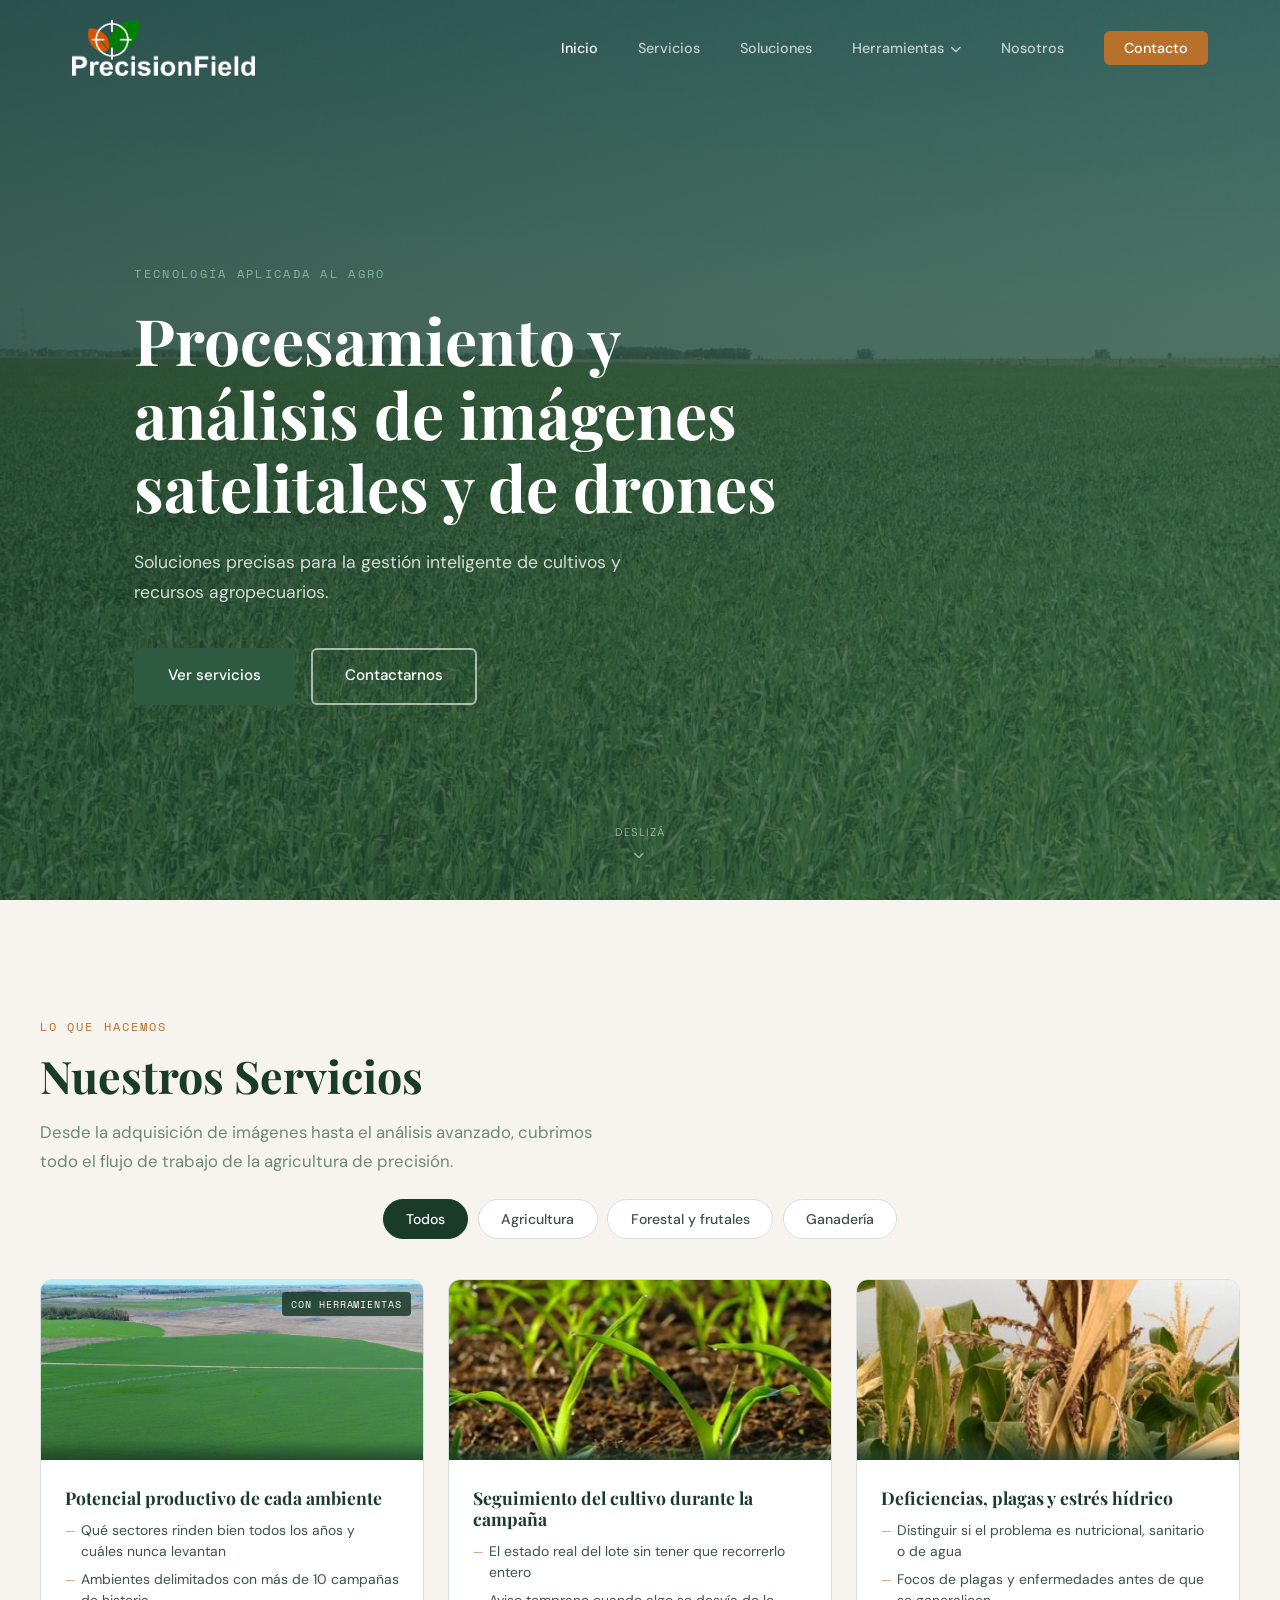
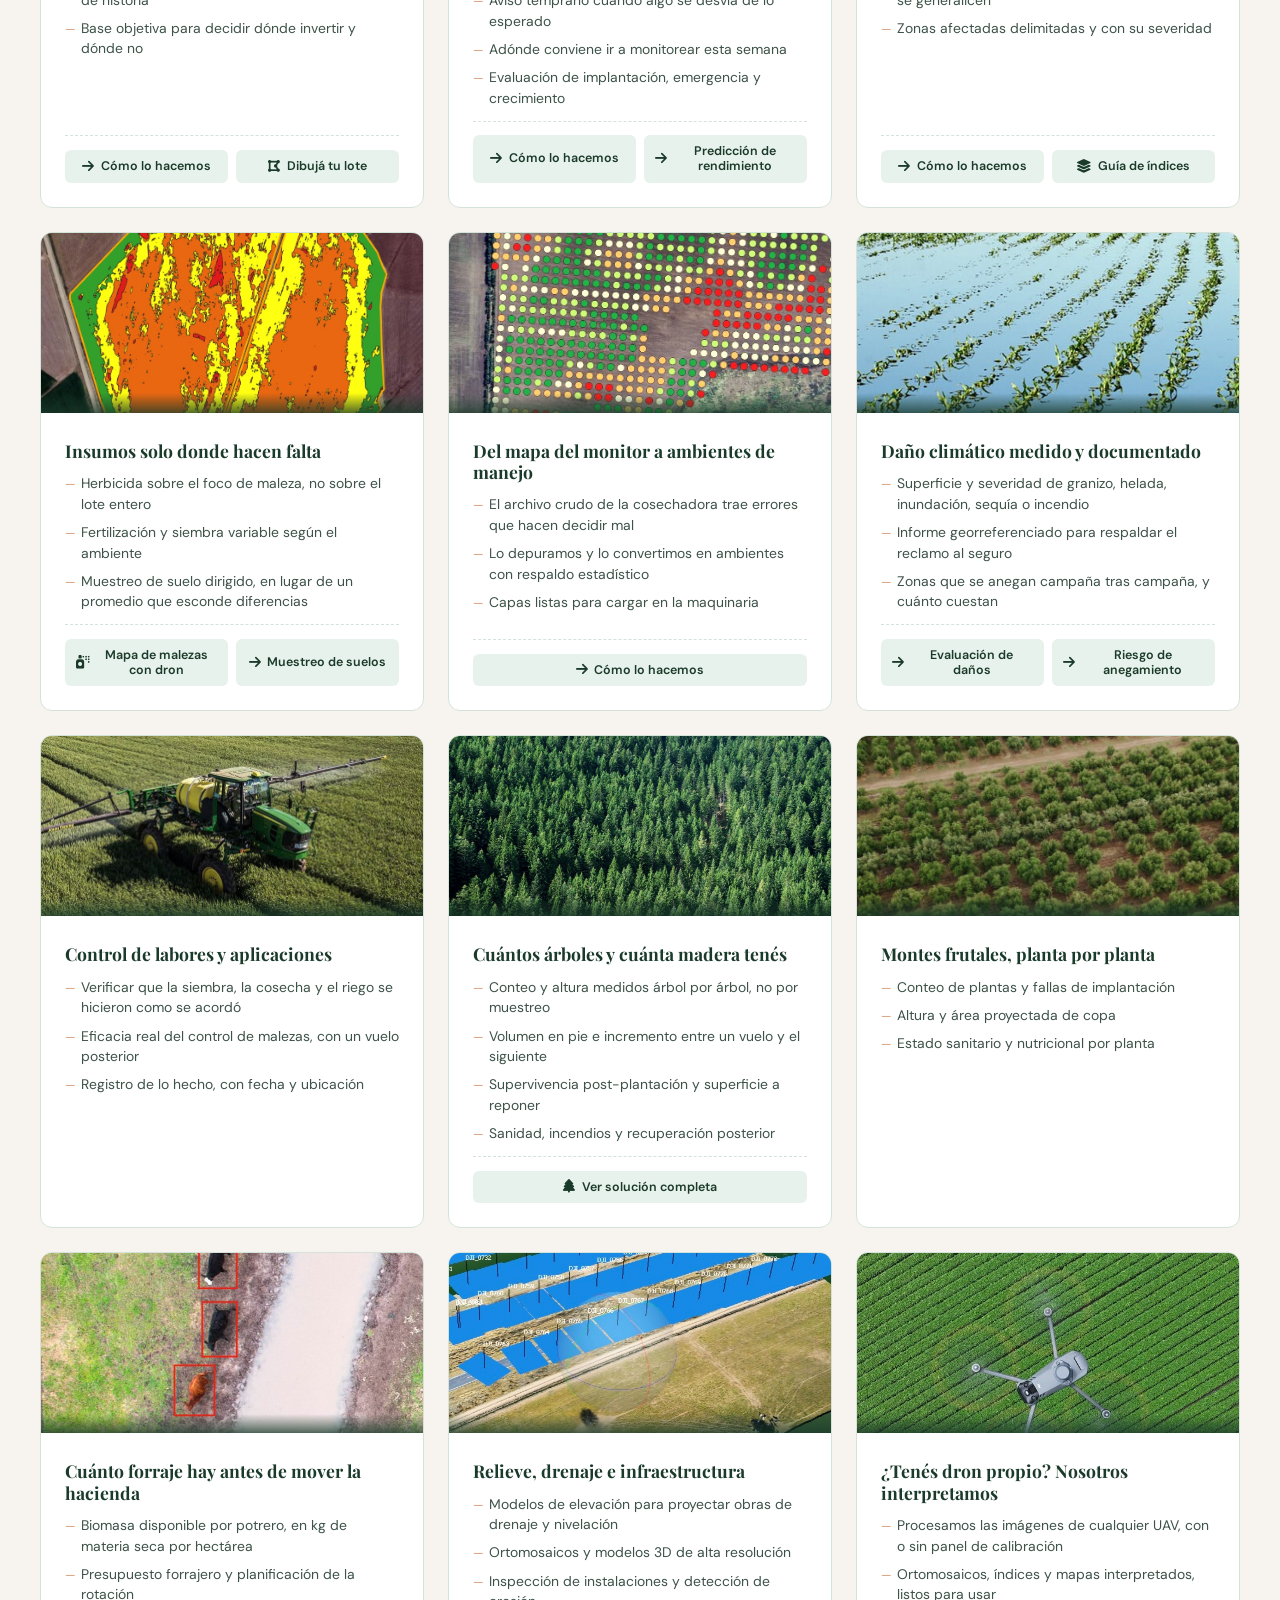
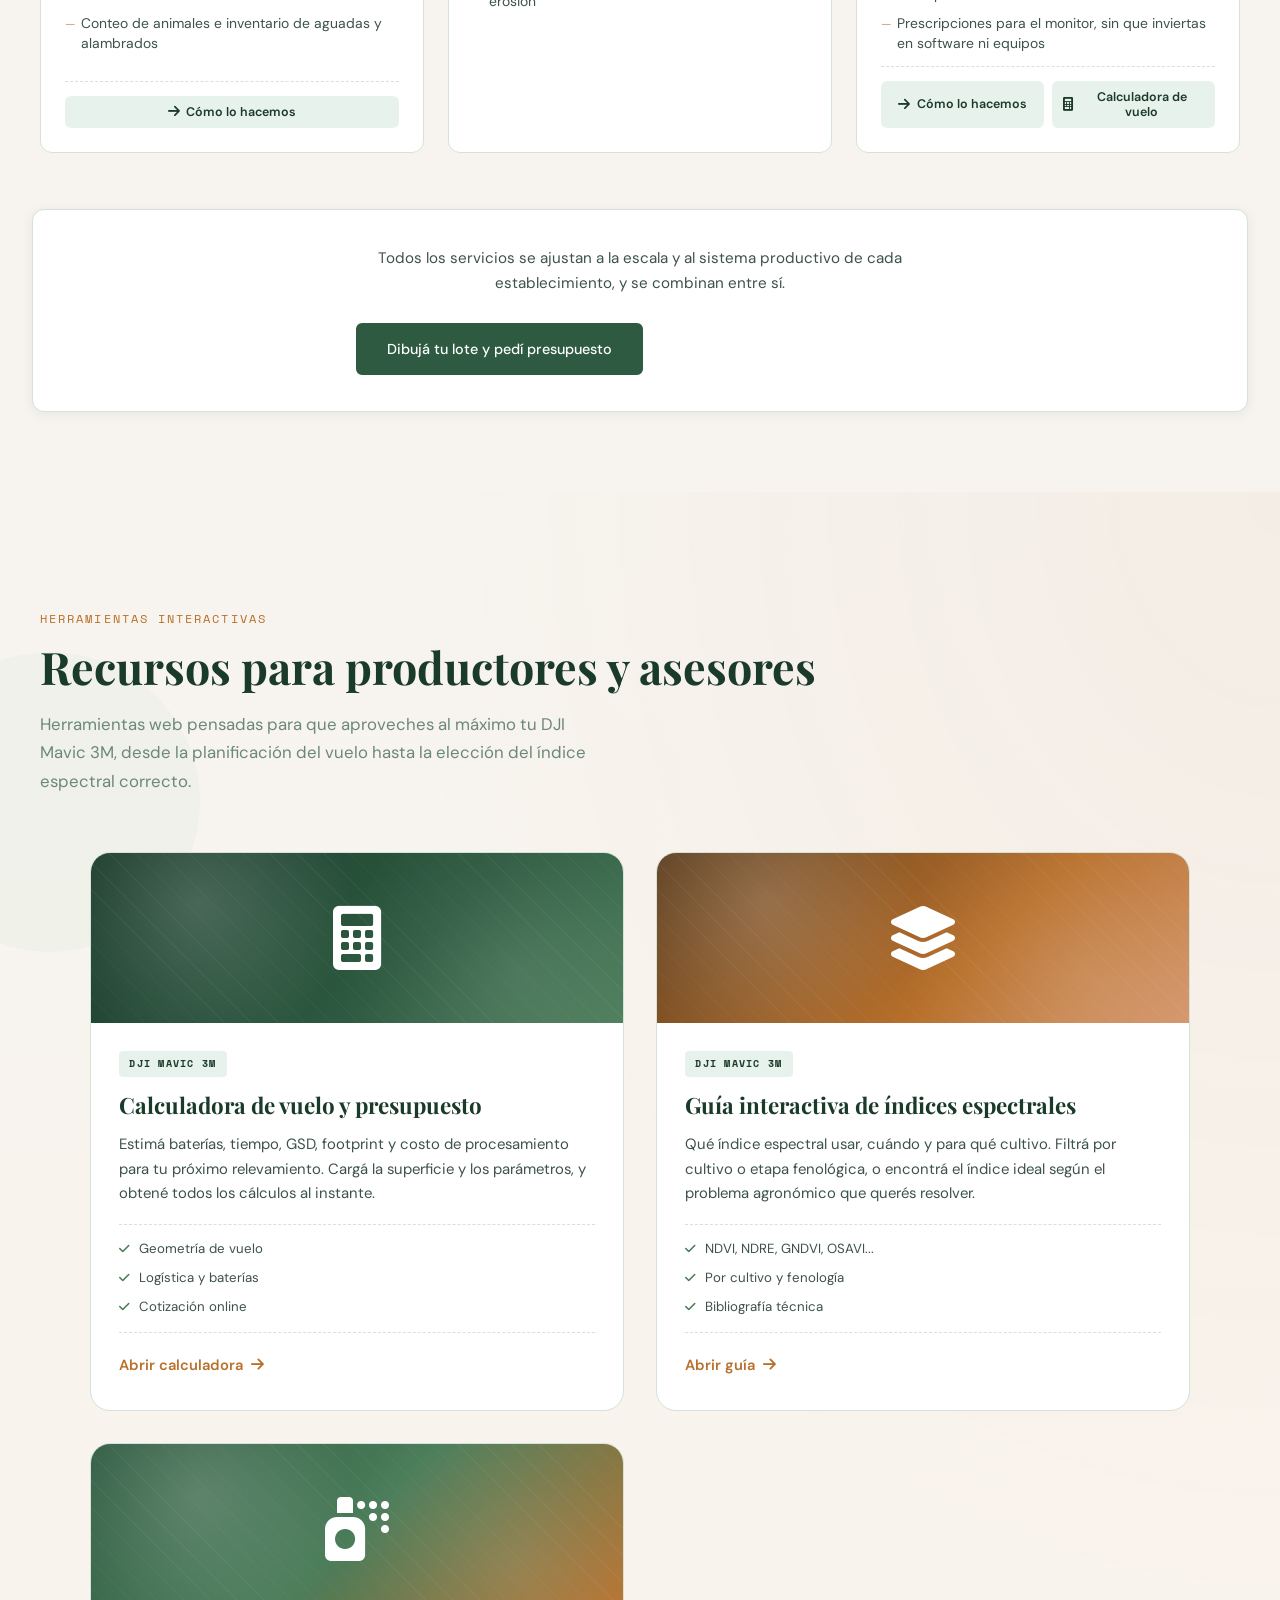
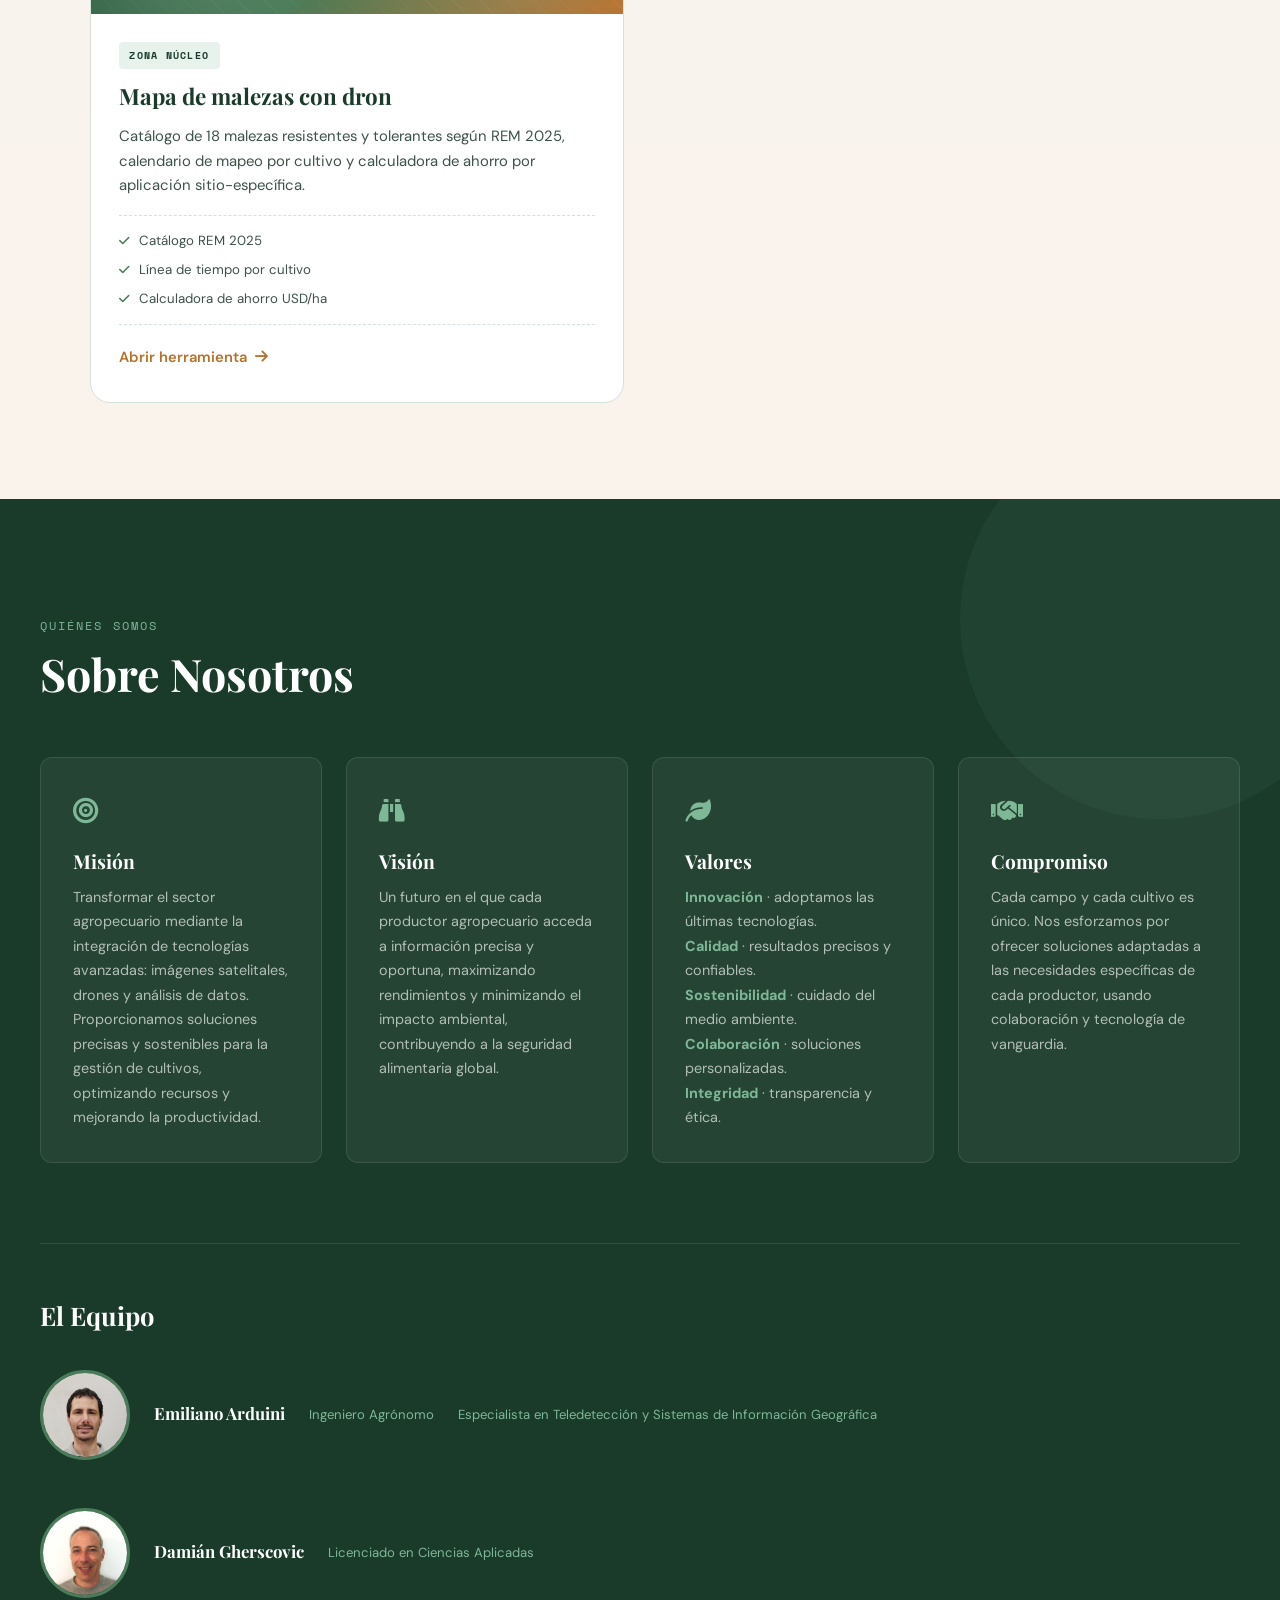
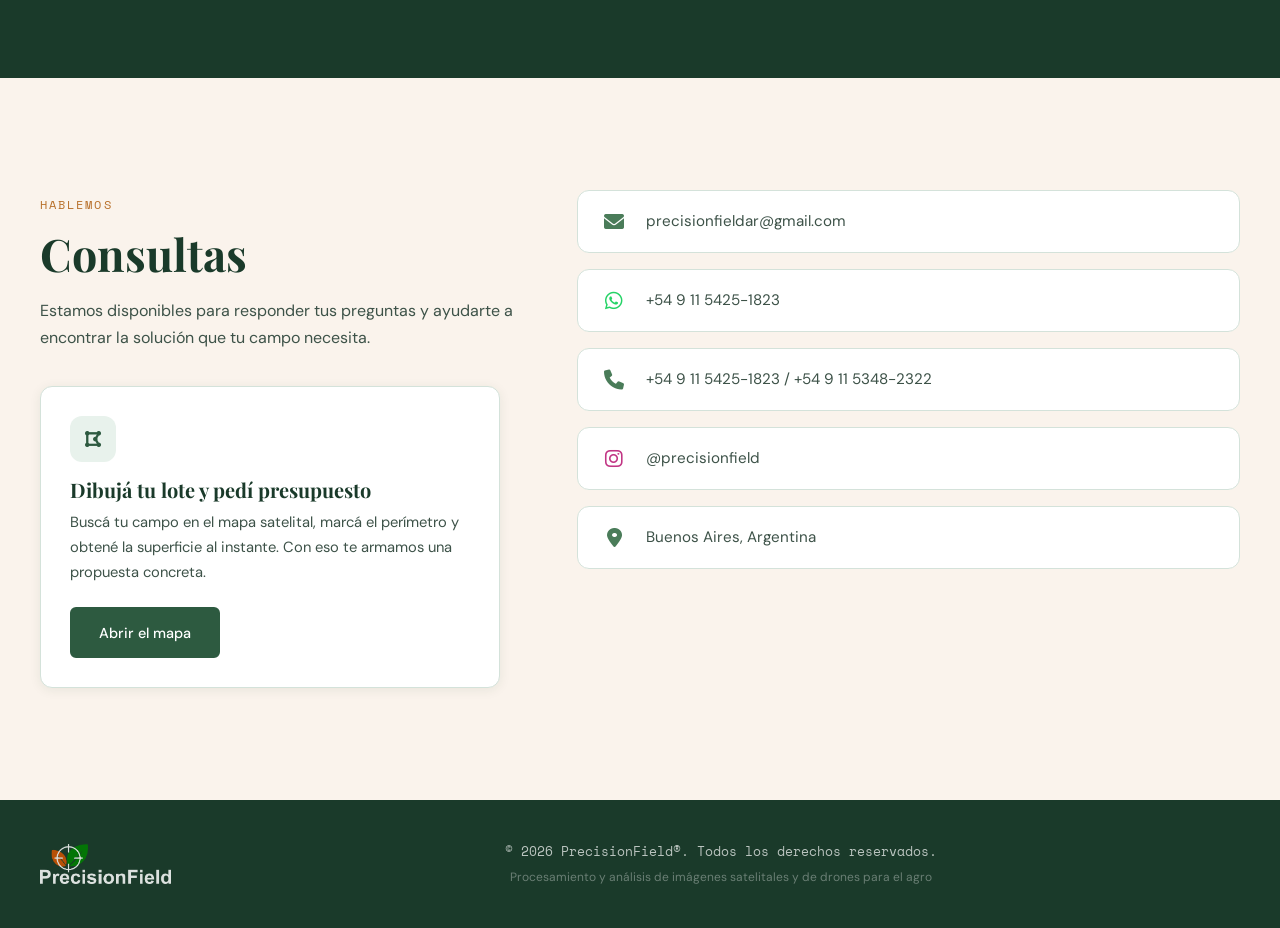
==== commit eea34ead: "Arreglo del menu movil en las paginas nuevas y en la home El header usa backdrop-filter, y un elemen" ====
--- a/index.html
+++ b/index.html
@@ -8,11 +8,11 @@
     <meta name="keywords" content="dron, drones, agricultura de precisión, fotogrametría, imágenes satelitales, teledetección, precisionfield">
     <meta name="author" content="PrecisionField">
     <link rel="canonical" href="https://www.precisionfield.com.ar/index.html">
-    <link rel="stylesheet" href="assets/css/styles.css?v=20260807b">
+    <link rel="stylesheet" href="assets/css/styles.css?v=20260808">
     <link rel="stylesheet" href="https://cdnjs.cloudflare.com/ajax/libs/font-awesome/6.0.0-beta3/css/all.min.css">
     <link href="https://fonts.googleapis.com/css2?family=Playfair+Display:wght@400;600;700&family=DM+Sans:wght@300;400;500&family=Space+Mono:wght@400;700&display=swap" rel="stylesheet">
     <link rel="icon" href="assets/images/PFIcon.ico" type="image/x-icon">
-    <script src="assets/js/scripts.js?v=20260807b" defer></script>
+    <script src="assets/js/scripts.js?v=20260808" defer></script>
 </head>
 <body>
 
--- a/assets/css/styles.css
+++ b/assets/css/styles.css
@@ -1342,3 +1342,18 @@
         padding: 0.5rem 1rem;
     }
 }
+
+/* ── FIX MENÚ MÓVIL (home) ──────────────────────────────────────
+   La lista centrada verticalmente se desbordaba fuera de la pantalla
+   cuando el desplegable de Herramientas está abierto: el primer ítem
+   quedaba debajo del logo y "Servicios" se cortaba por arriba.
+   Se alinea arriba, se deja aire para el header y se permite scroll. */
+@media (max-width: 768px) {
+    .nav-links {
+        justify-content: flex-start;
+        gap: 2rem;
+        padding: 5.75rem 1.5rem 3rem;
+        overflow-y: auto;
+        -webkit-overflow-scrolling: touch;
+    }
+}
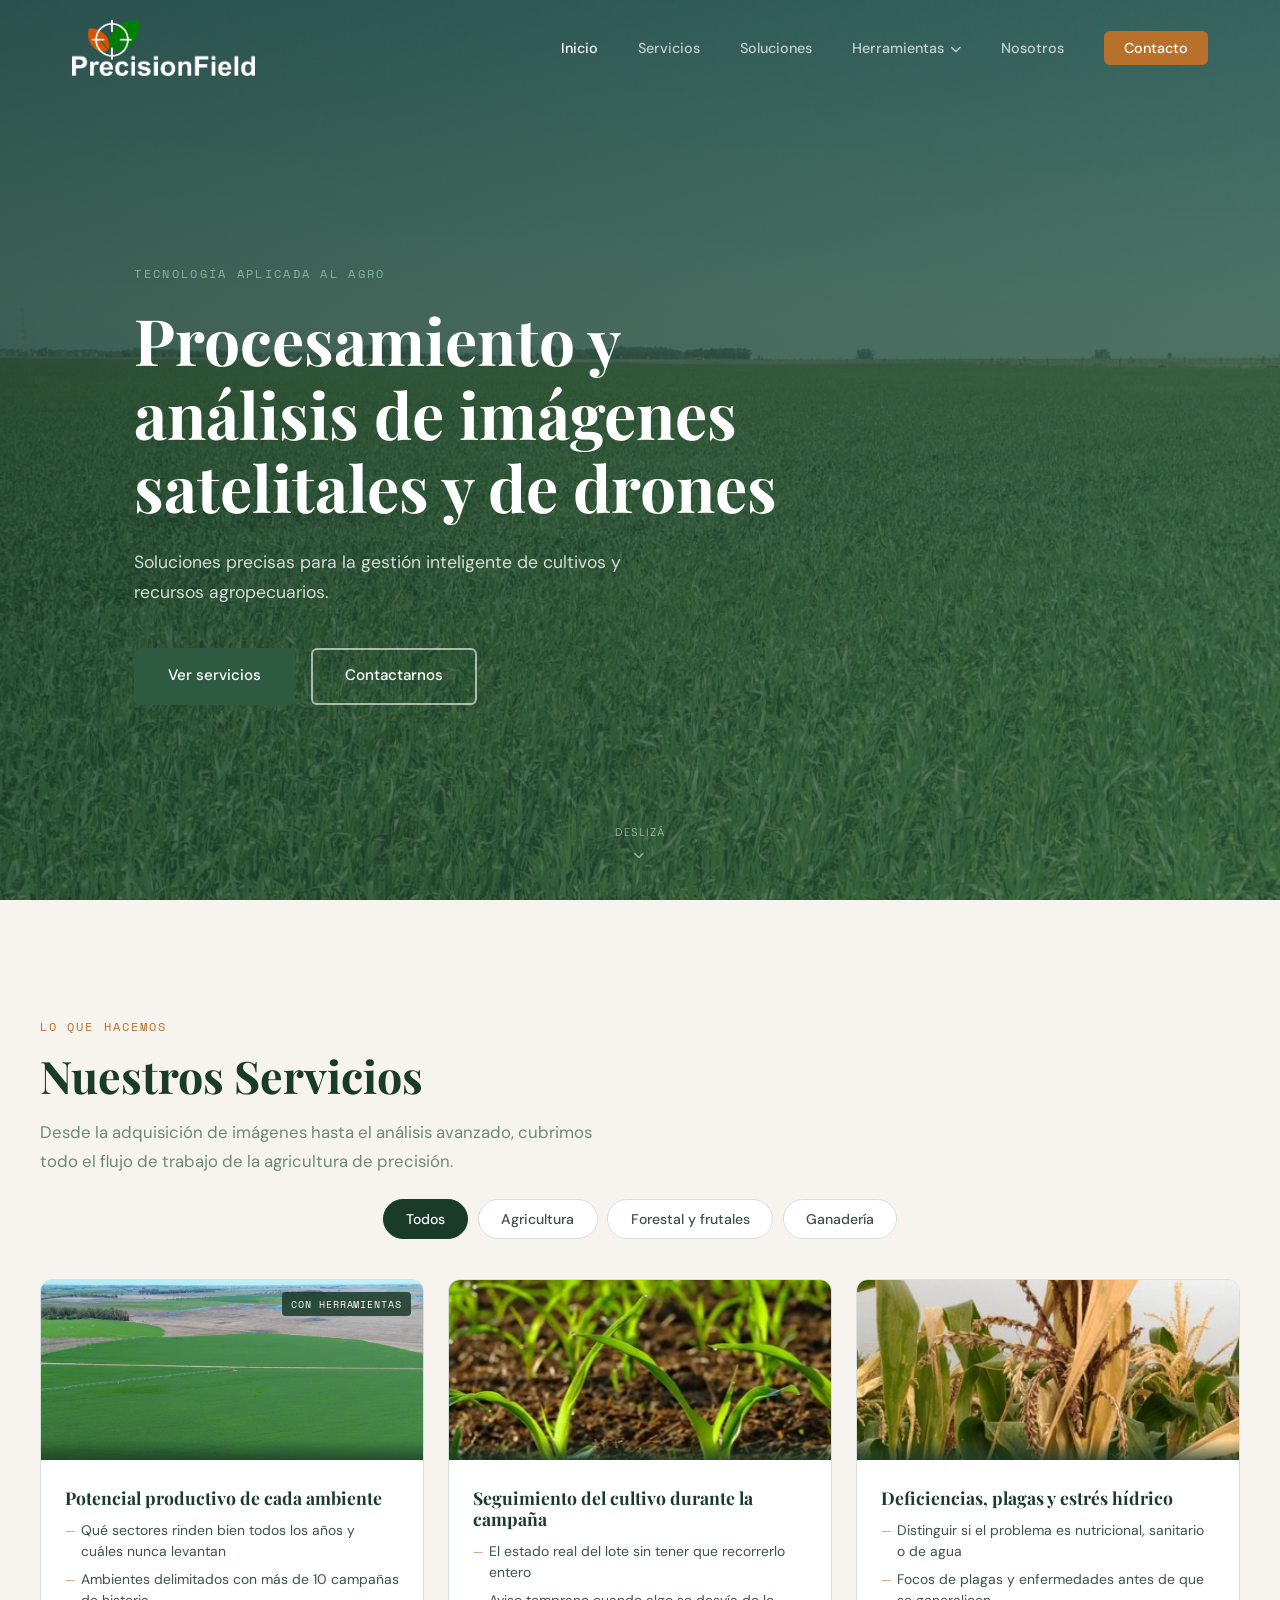
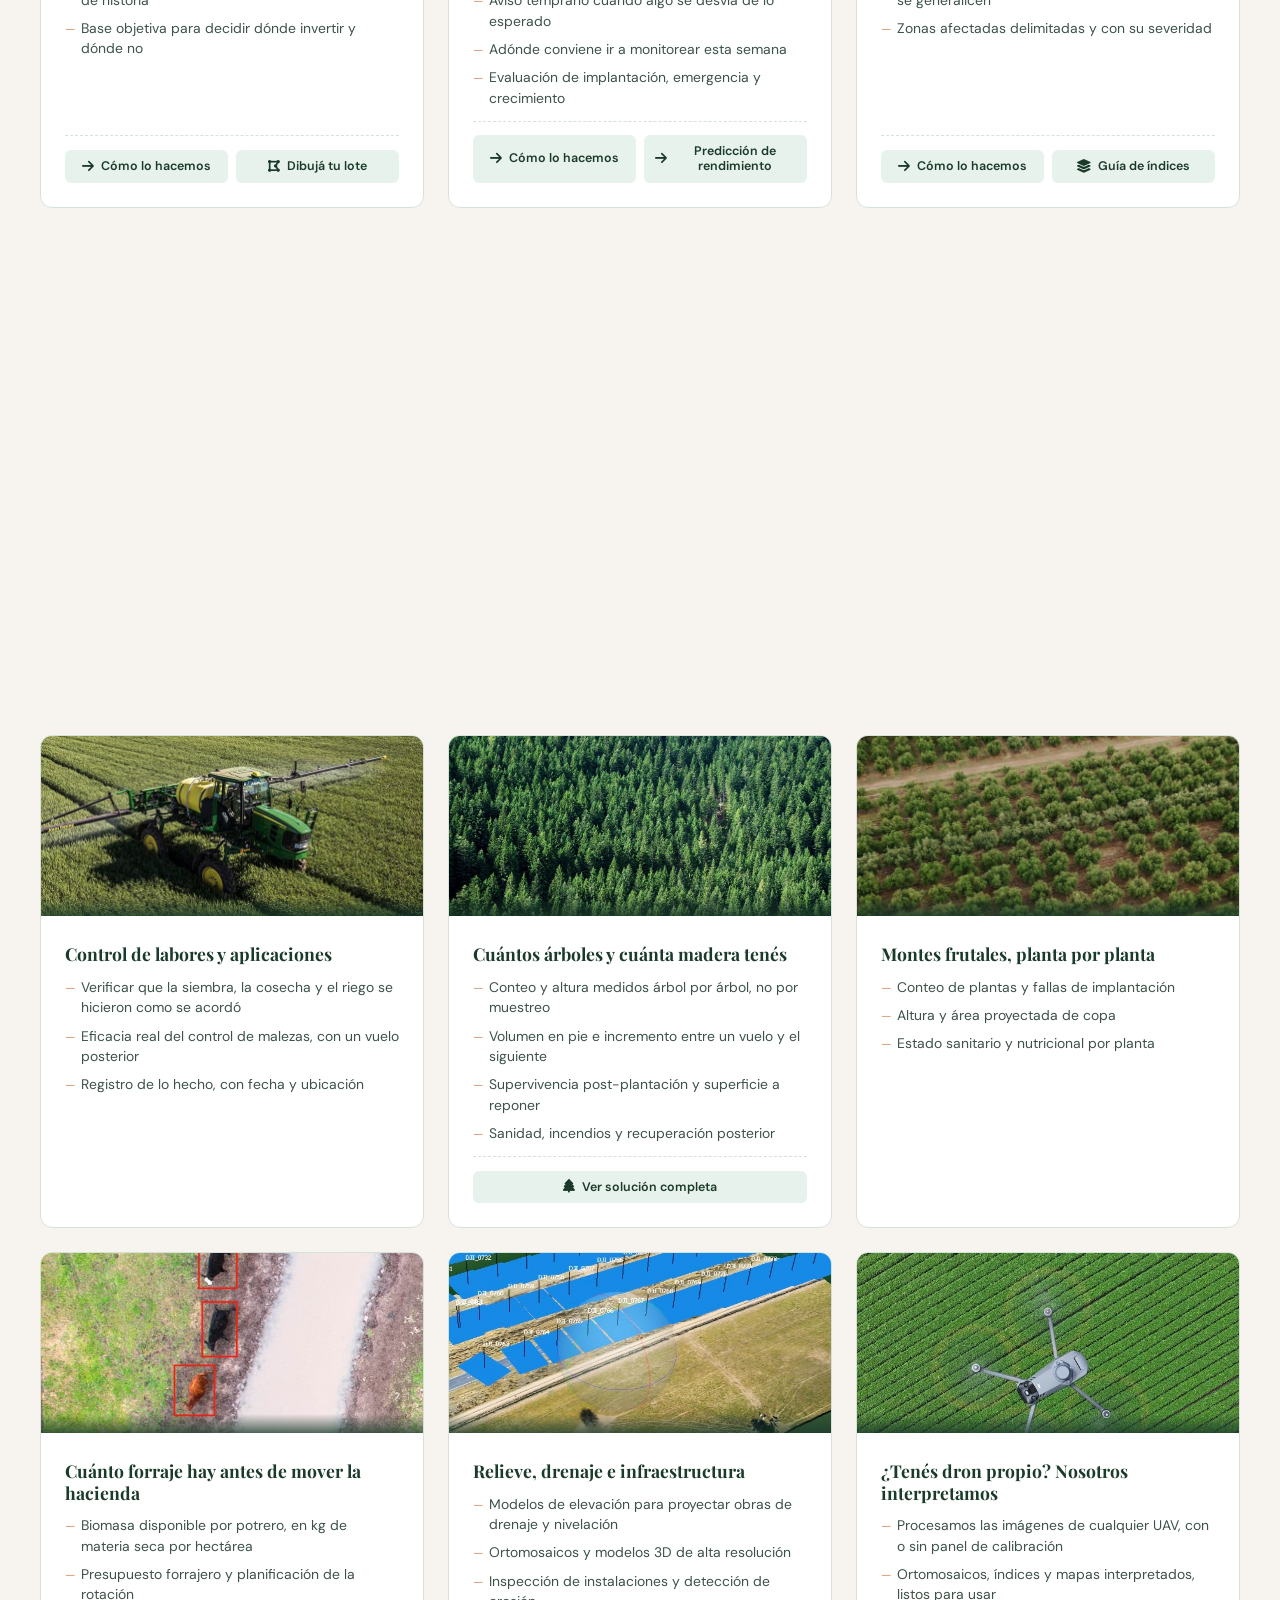
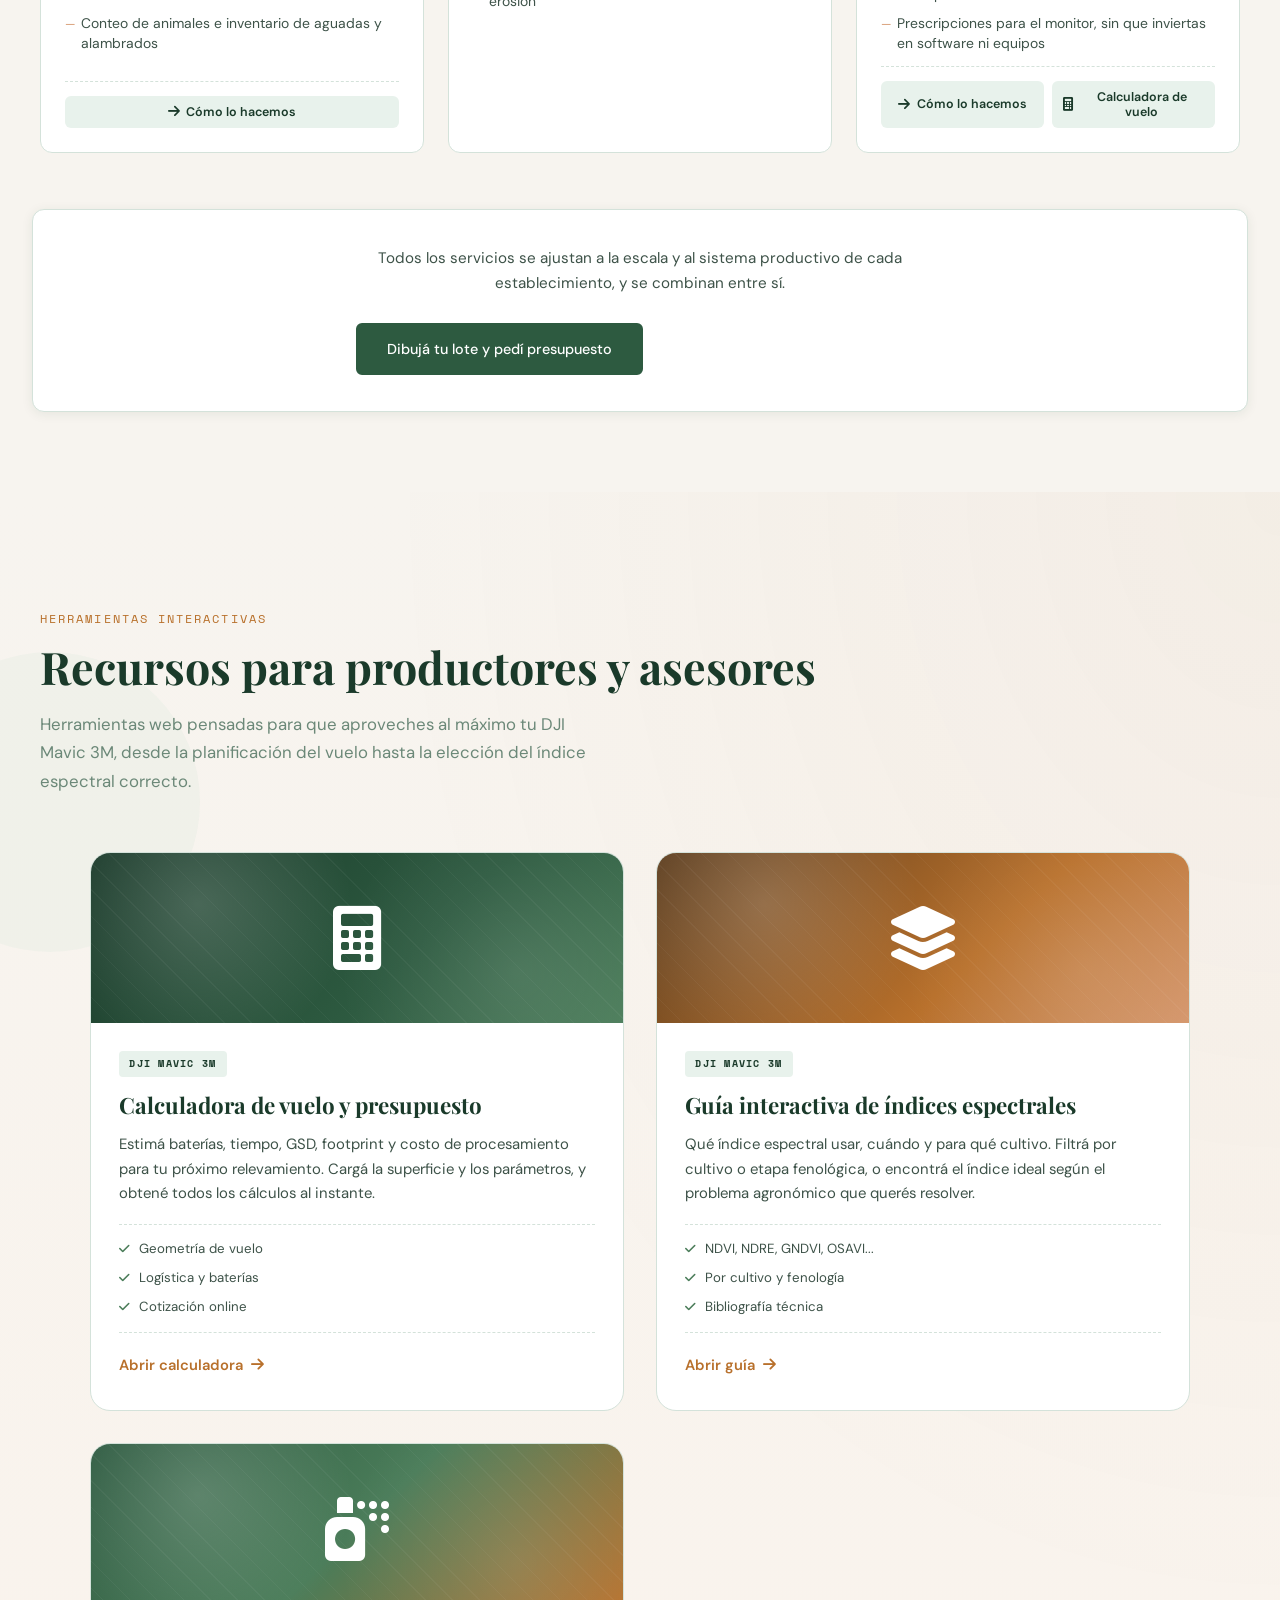
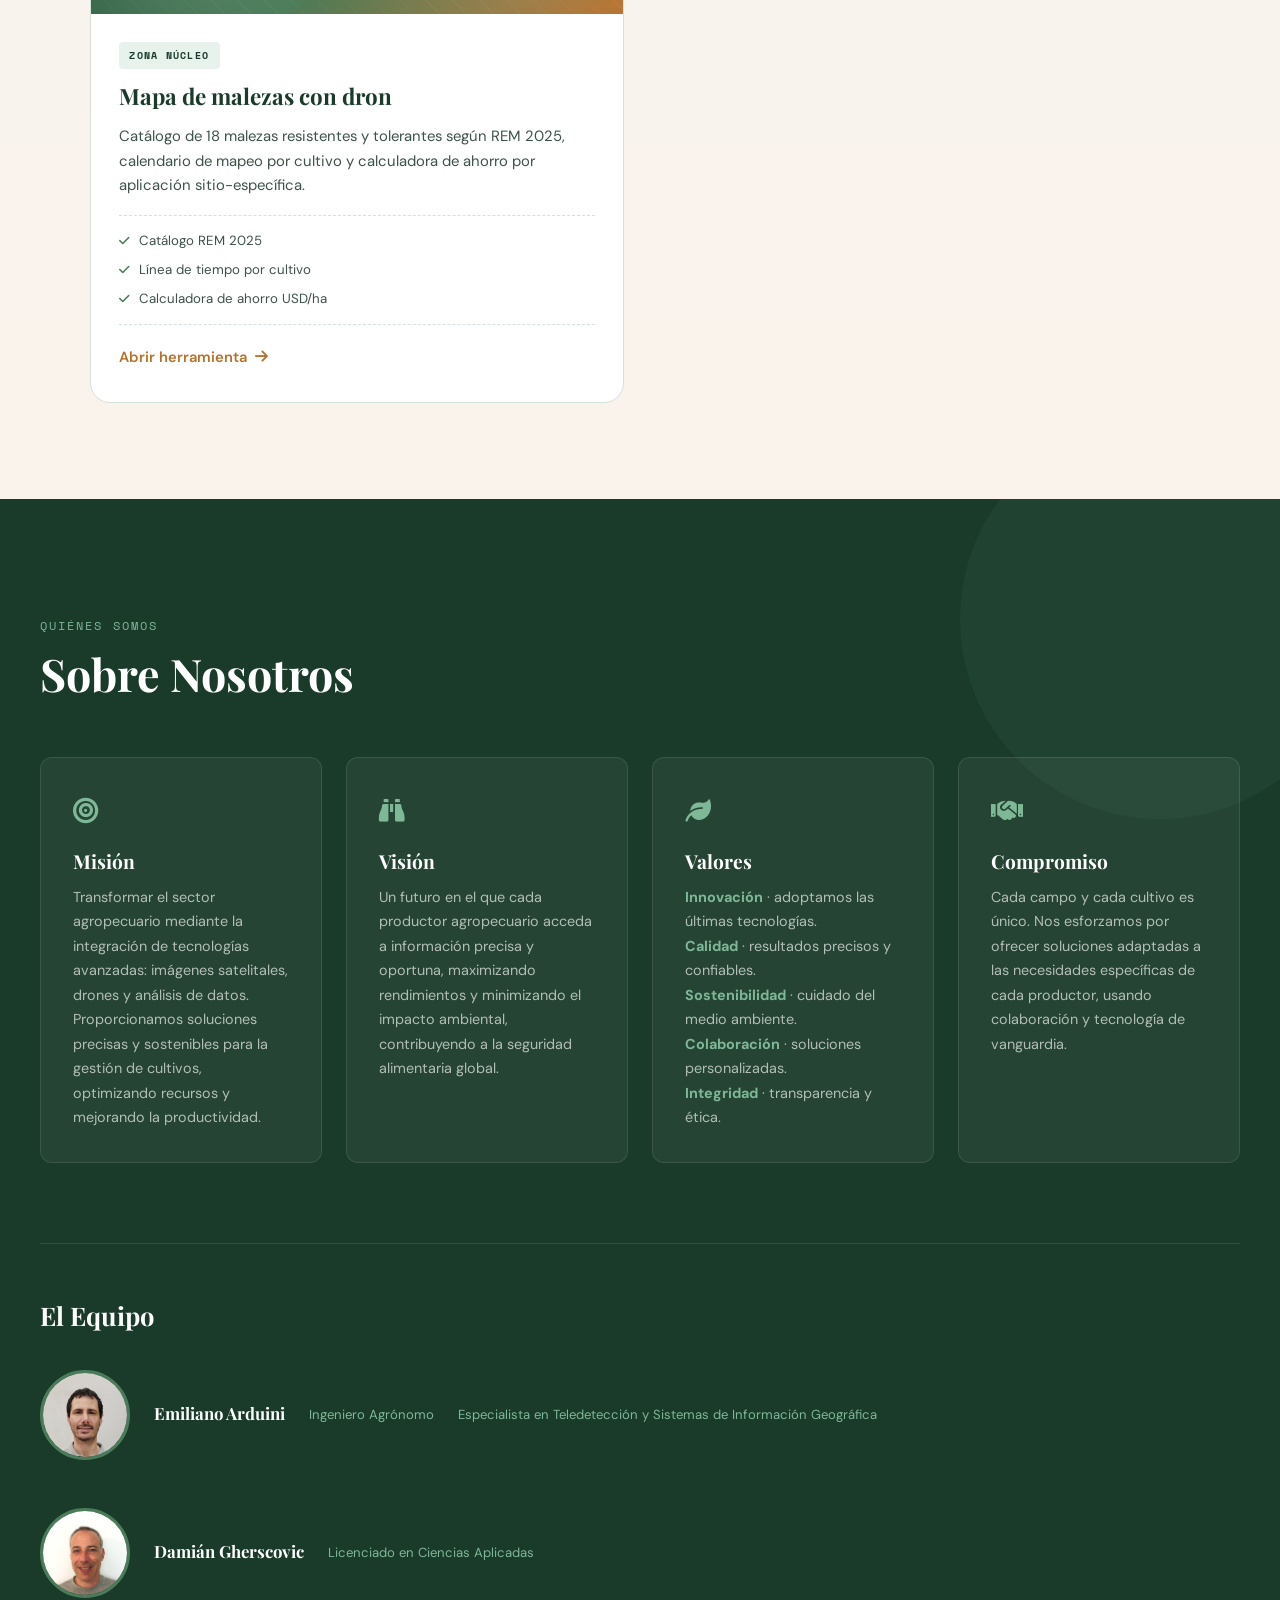
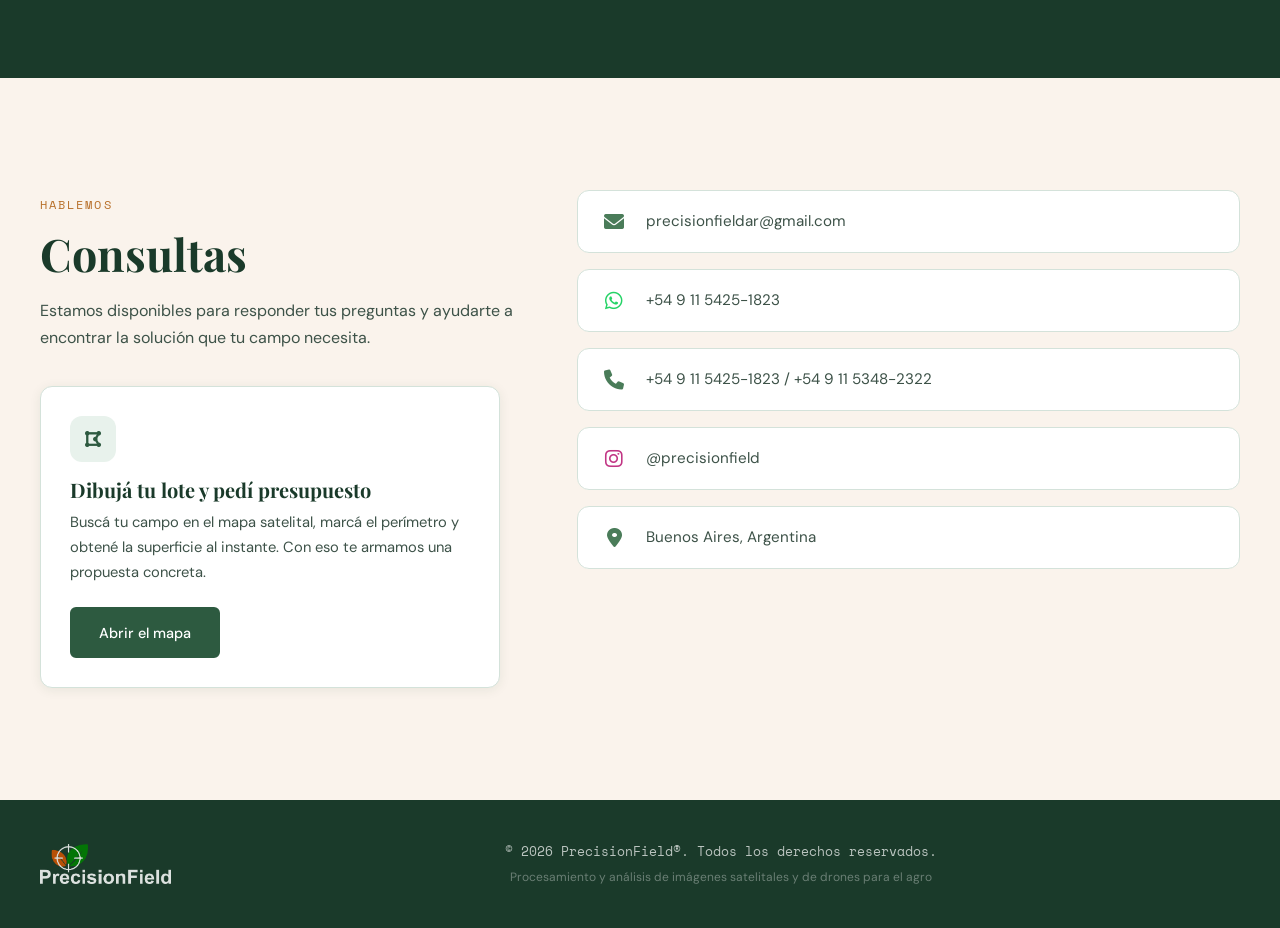
==== commit 6030d424: "Nueva version de assets: la anterior quedo cacheada en el CDN Al verificar el despliegue anterior pe" ====
--- a/index.html
+++ b/index.html
@@ -8,11 +8,11 @@
     <meta name="keywords" content="dron, drones, agricultura de precisión, fotogrametría, imágenes satelitales, teledetección, precisionfield">
     <meta name="author" content="PrecisionField">
     <link rel="canonical" href="https://www.precisionfield.com.ar/index.html">
-    <link rel="stylesheet" href="assets/css/styles.css?v=20260808">
+    <link rel="stylesheet" href="assets/css/styles.css?v=20260808b">
     <link rel="stylesheet" href="https://cdnjs.cloudflare.com/ajax/libs/font-awesome/6.0.0-beta3/css/all.min.css">
     <link href="https://fonts.googleapis.com/css2?family=Playfair+Display:wght@400;600;700&family=DM+Sans:wght@300;400;500&family=Space+Mono:wght@400;700&display=swap" rel="stylesheet">
     <link rel="icon" href="assets/images/PFIcon.ico" type="image/x-icon">
-    <script src="assets/js/scripts.js?v=20260808" defer></script>
+    <script src="assets/js/scripts.js?v=20260808b" defer></script>
 </head>
 <body>
 
